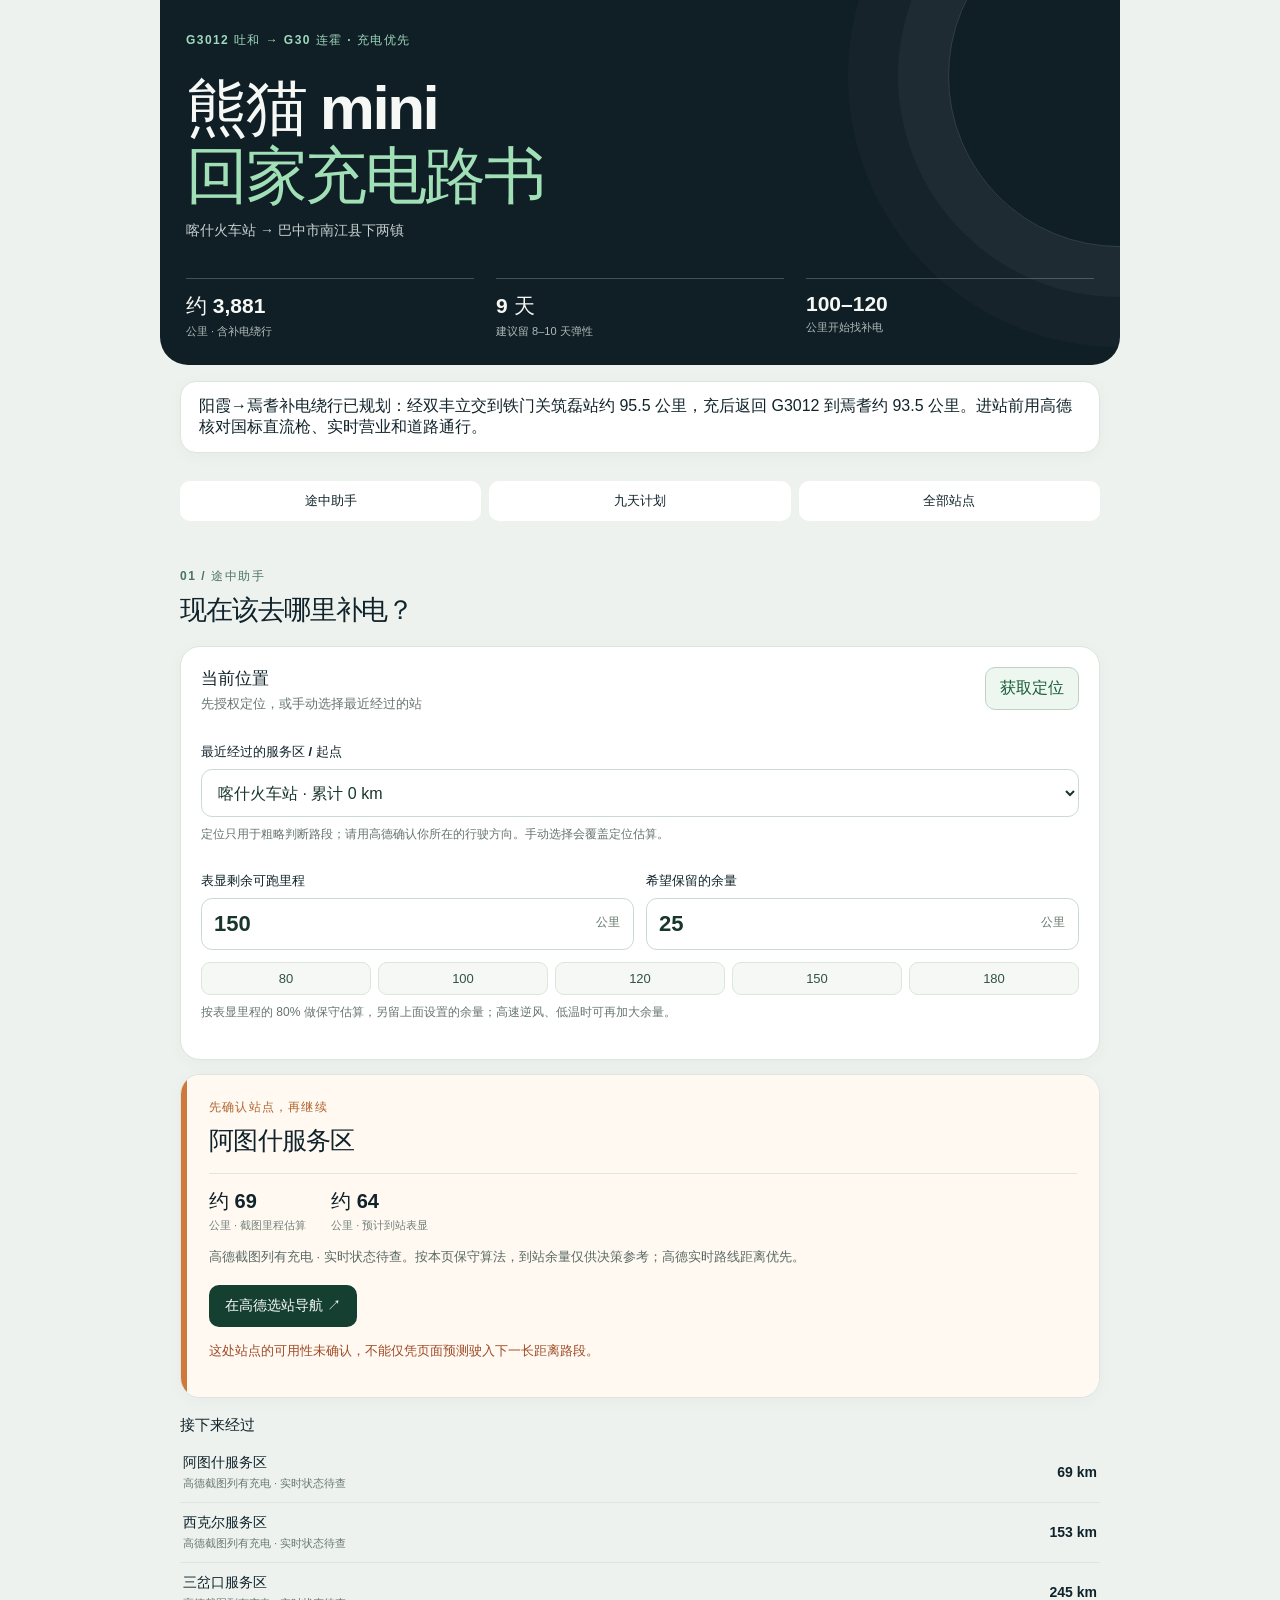
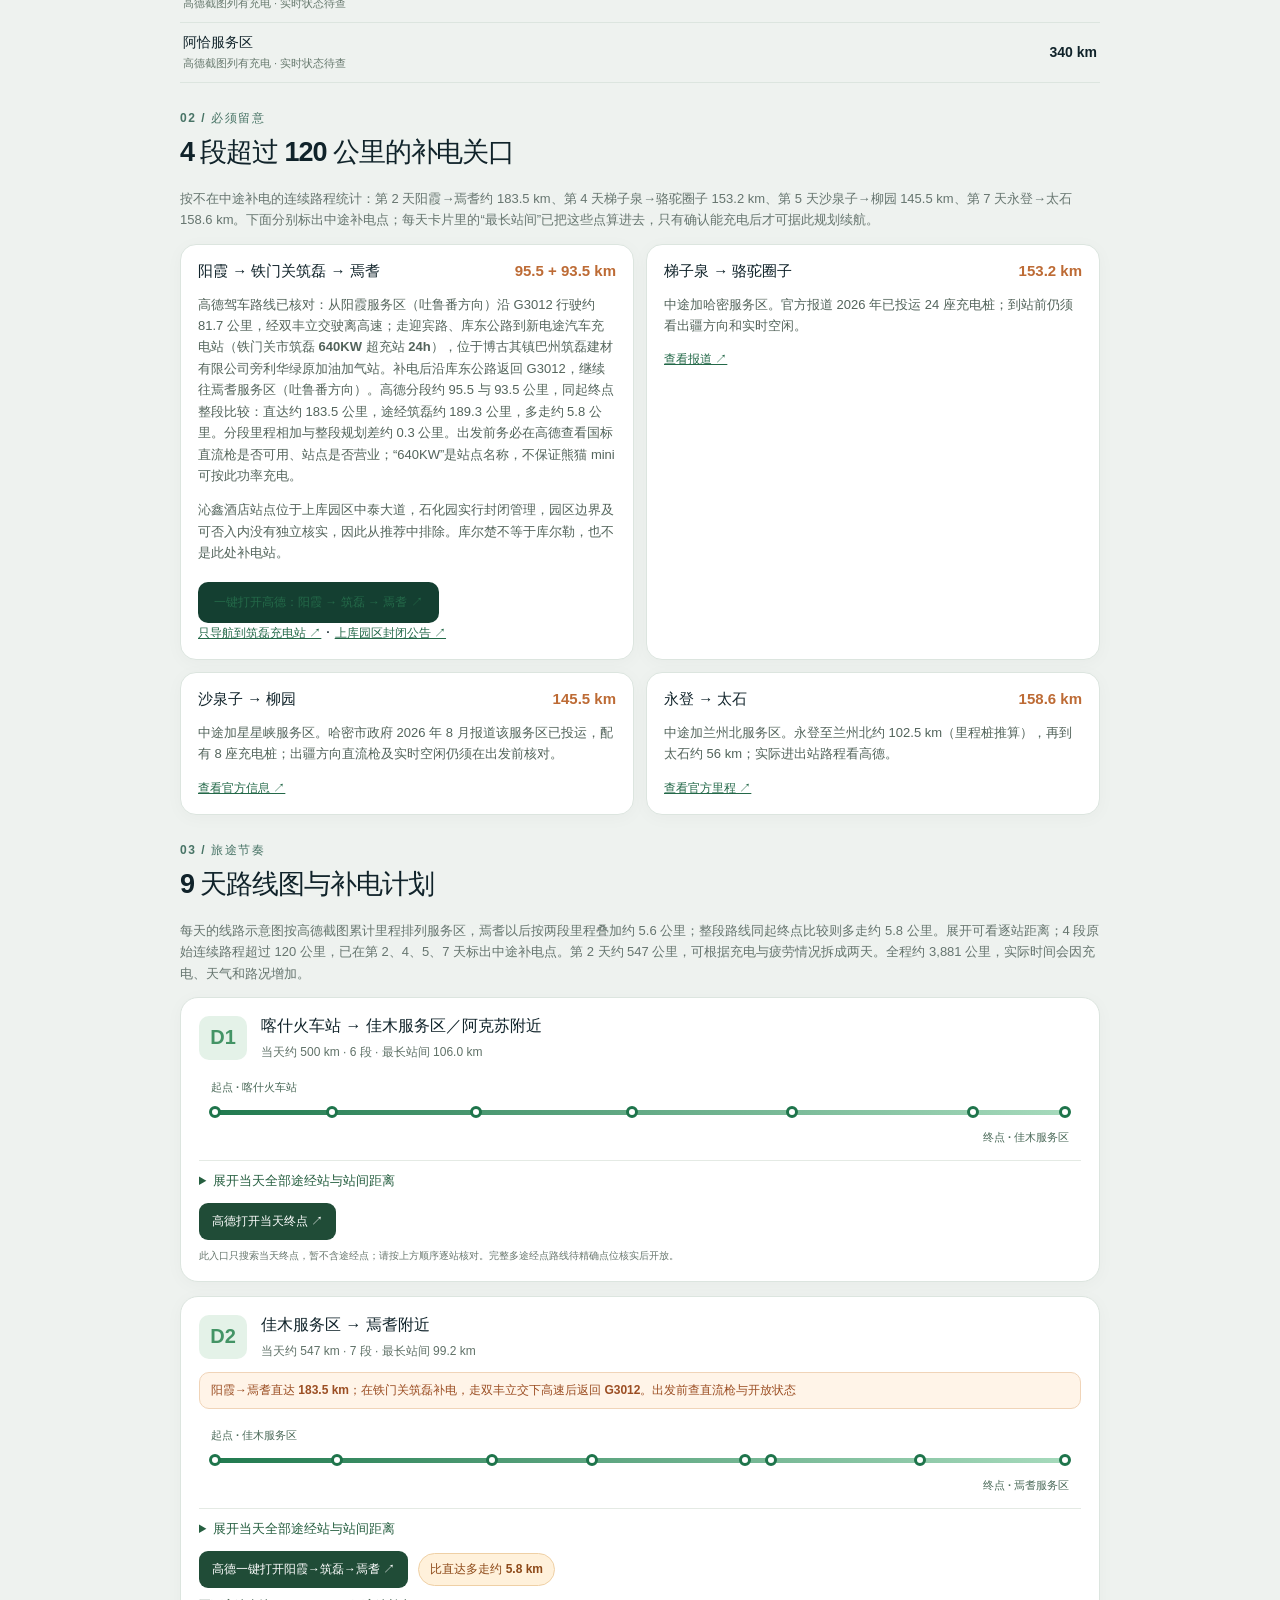
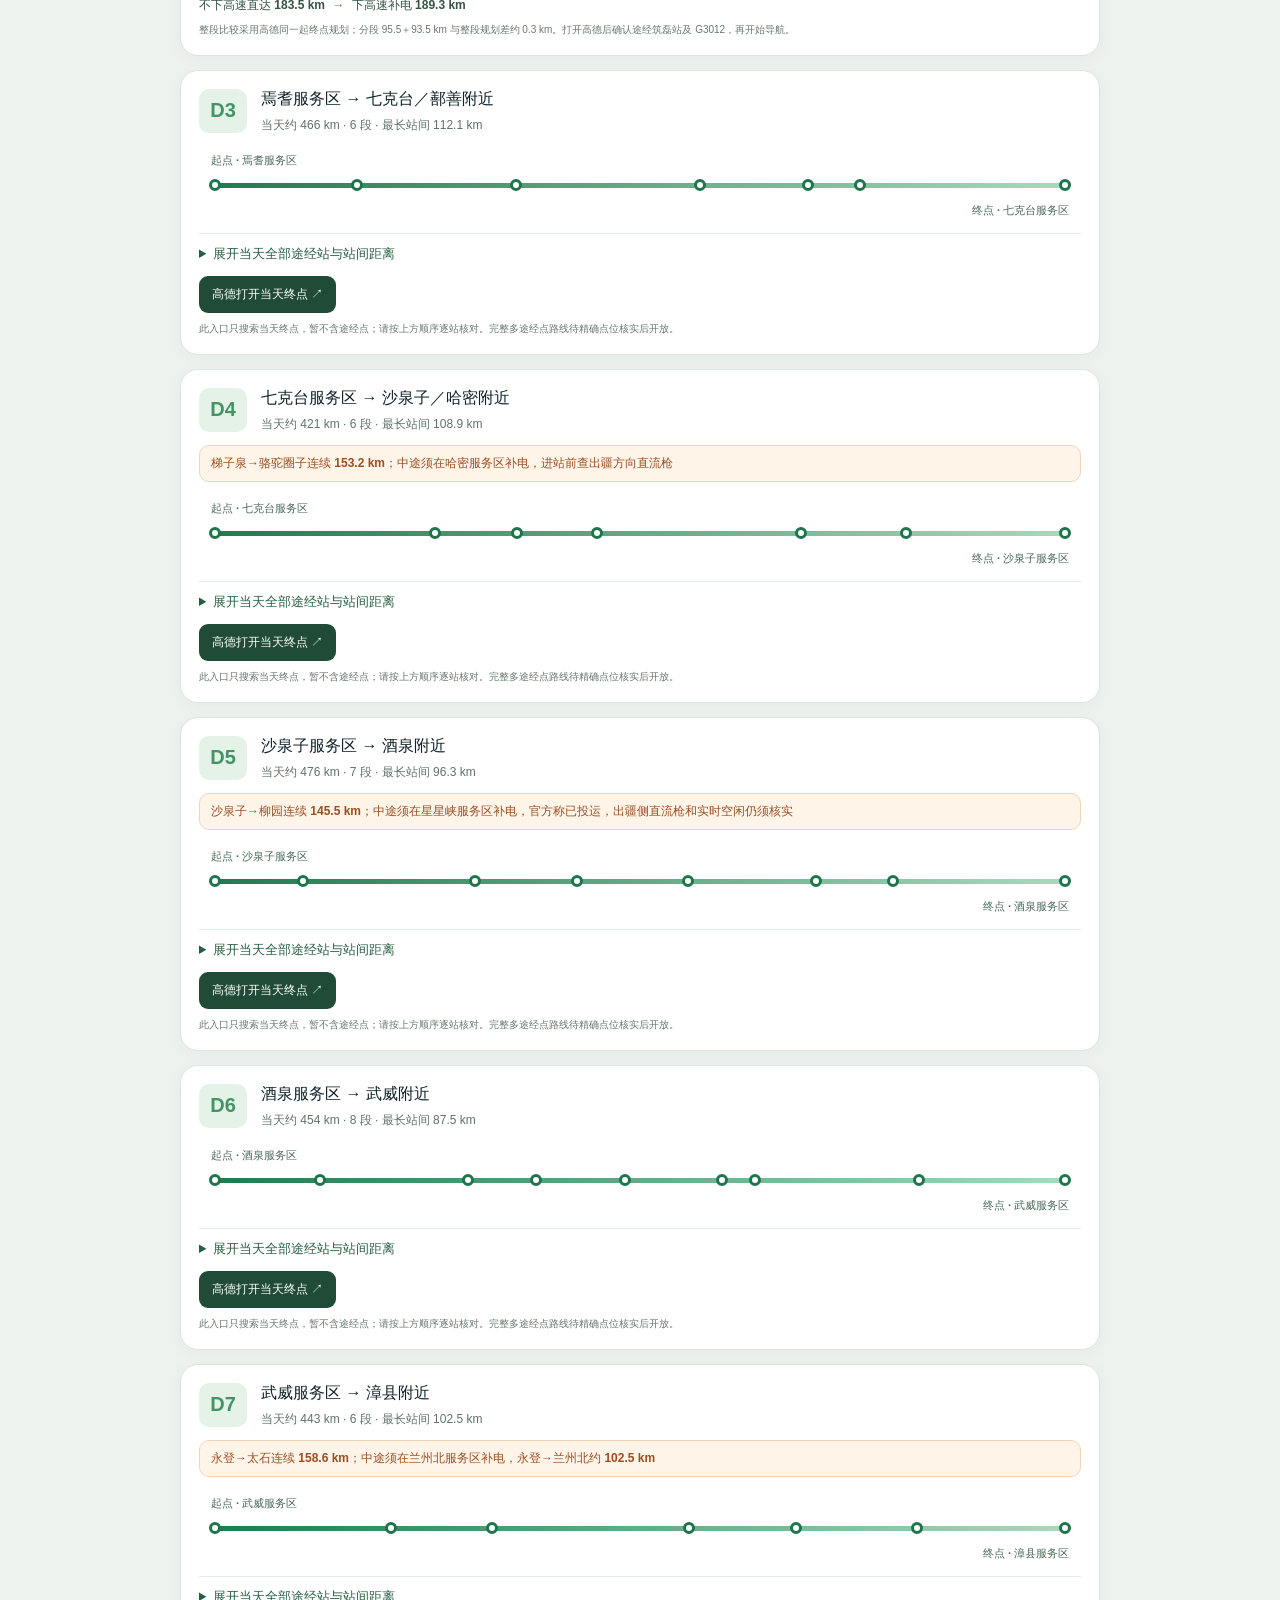
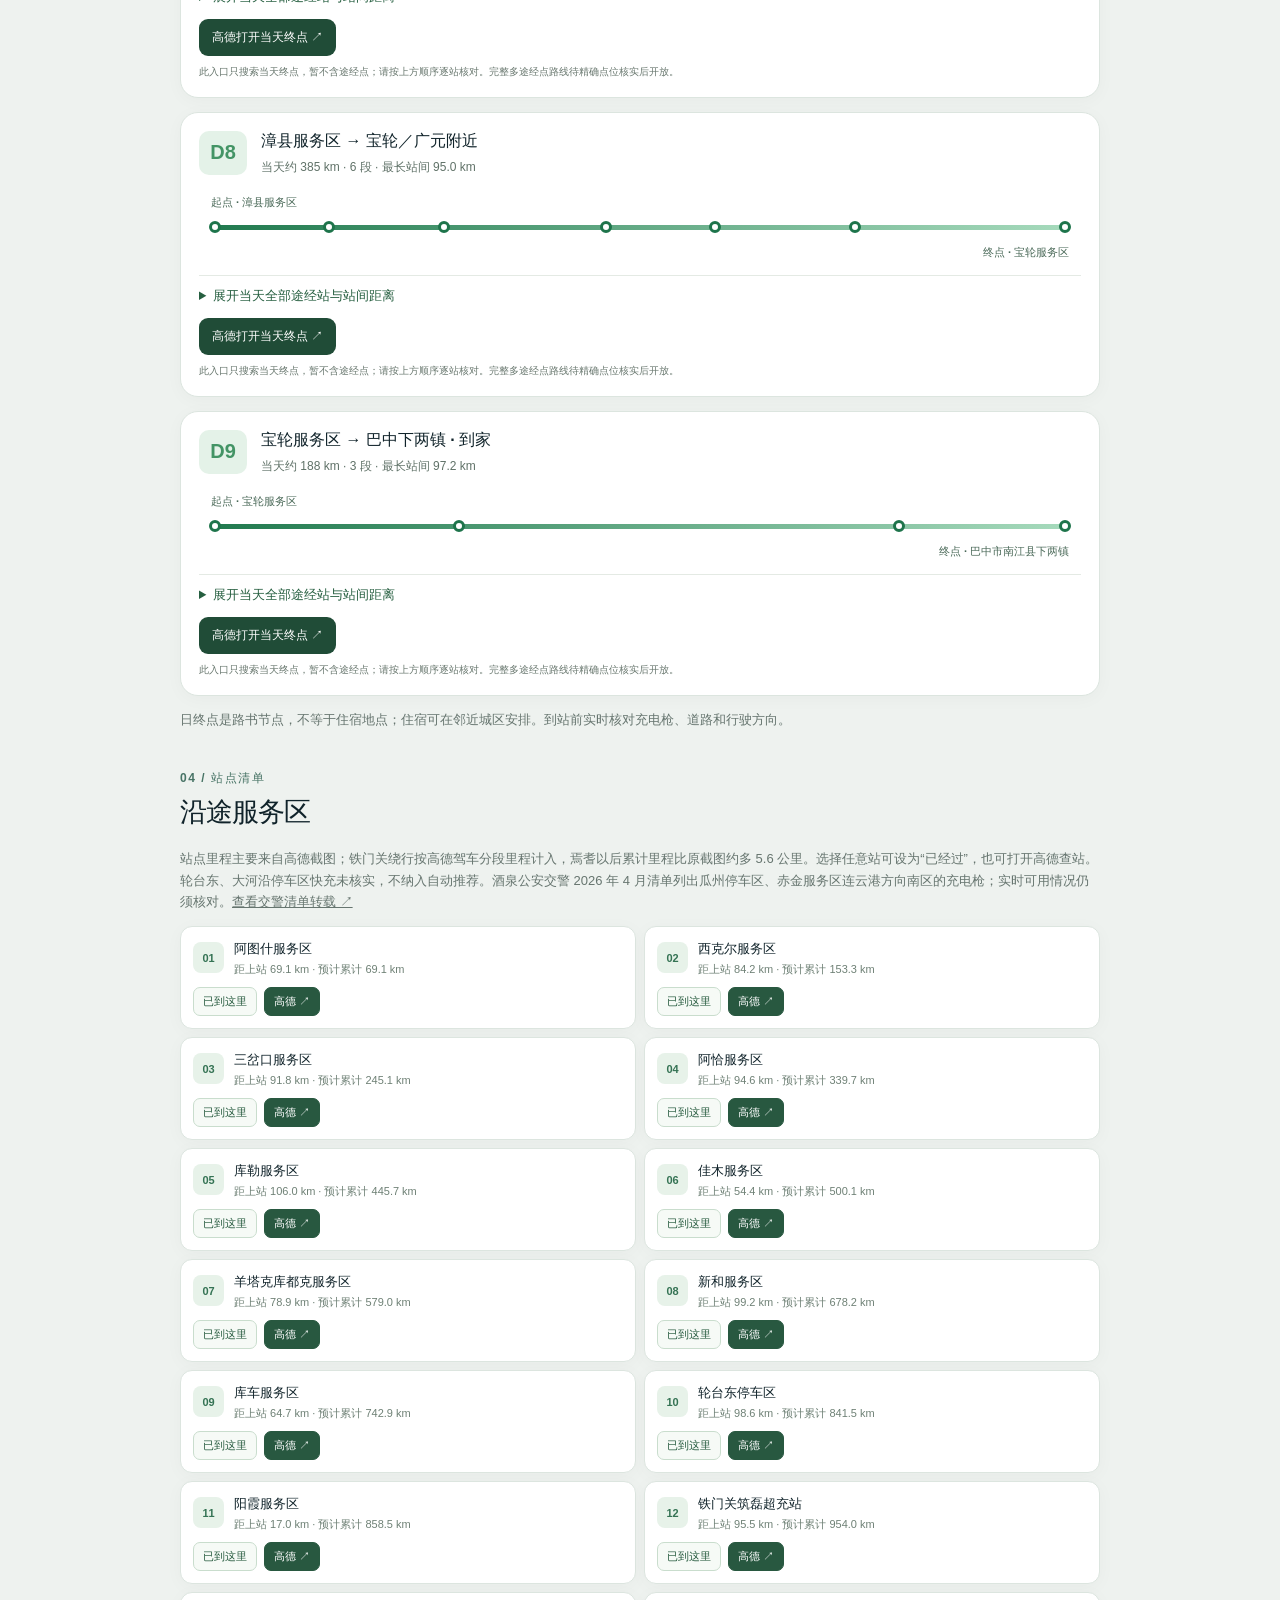
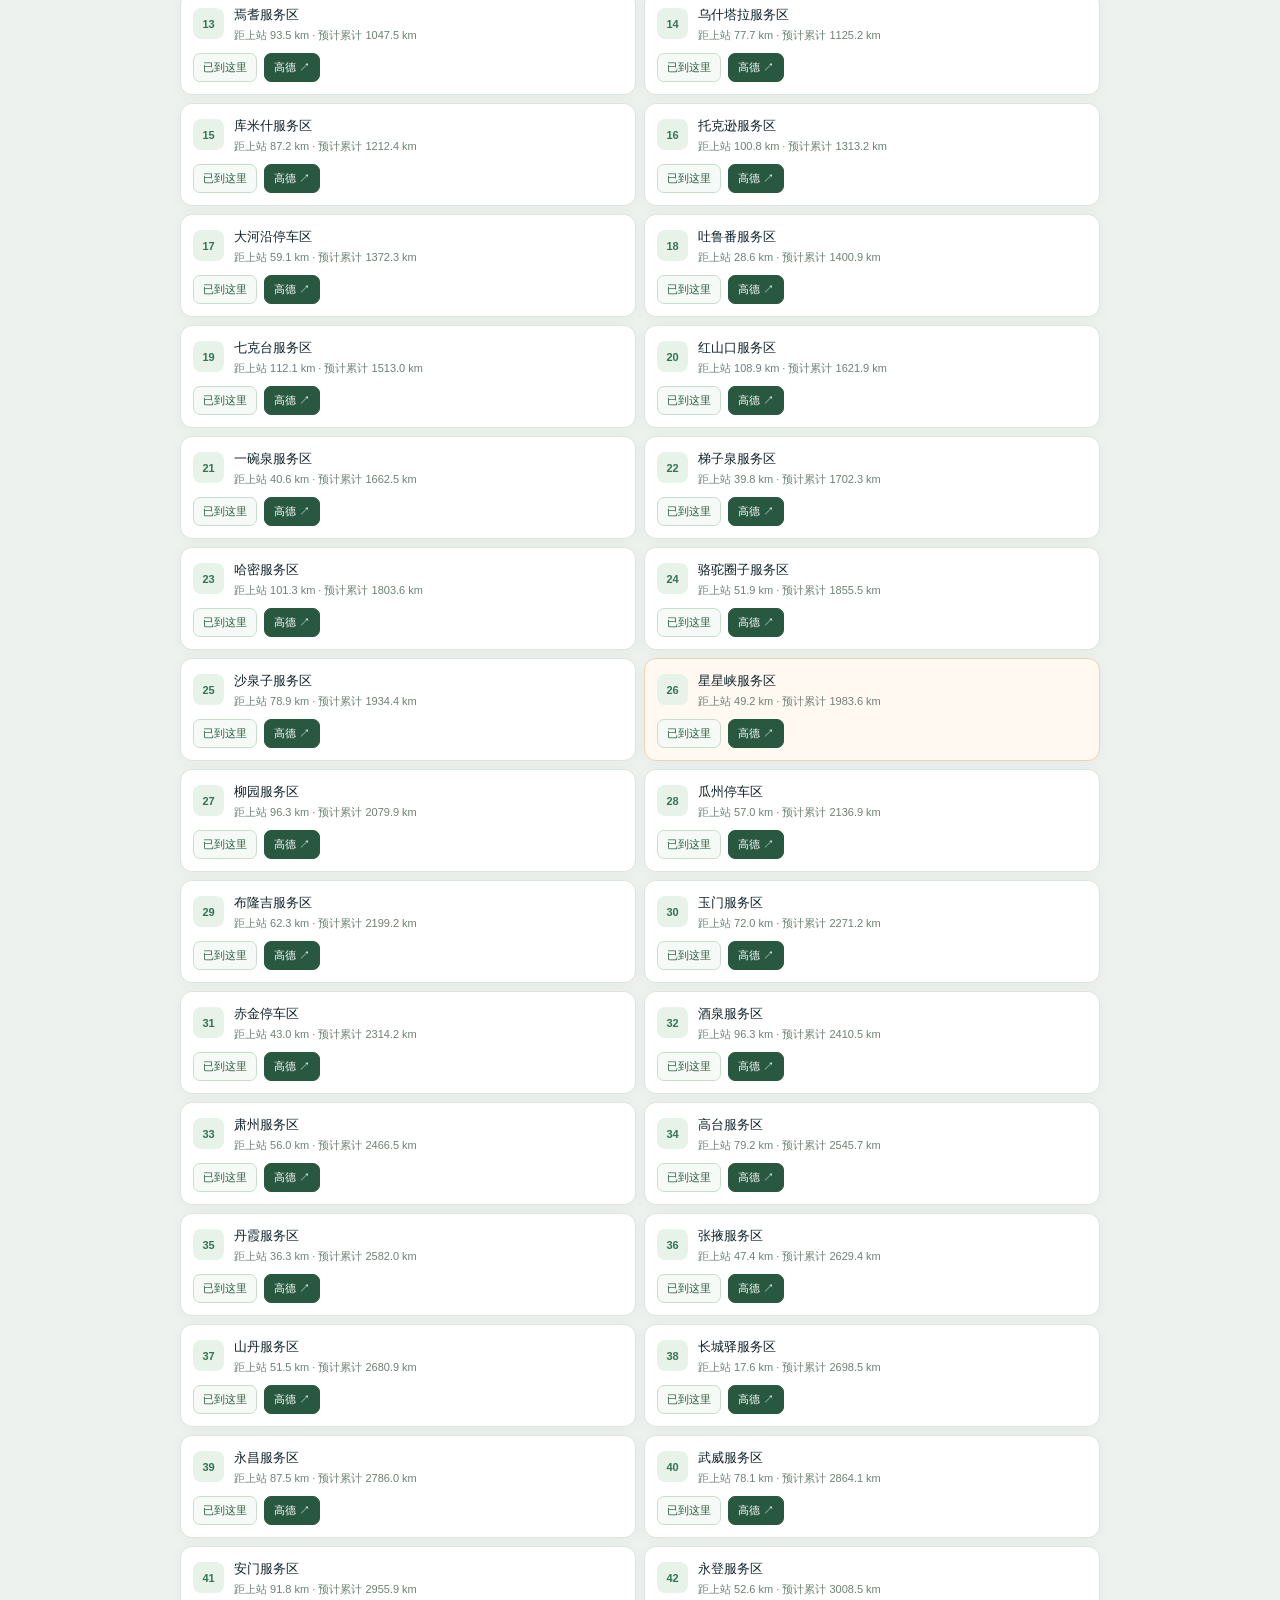
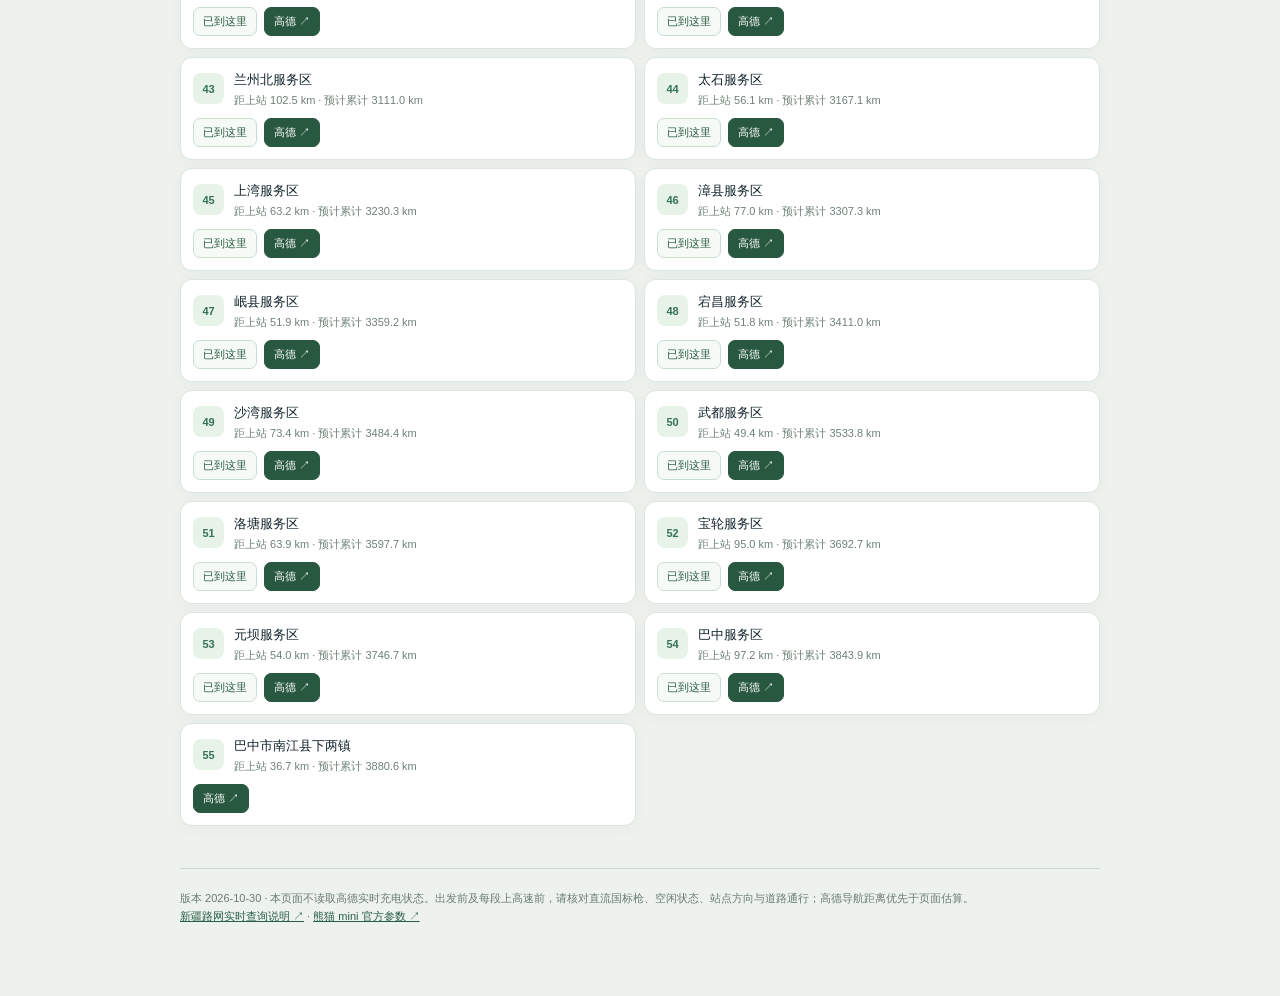
==== index.html @ c9761863 "Clarify eastbound AMap charger search and Xingxingxia note" ====
<!doctype html><html lang="zh-CN"><head><meta charset="utf-8"><meta name="viewport" content="width=device-width,initial-scale=1,viewport-fit=cover"><meta name="theme-color" content="#101c24"><meta name="description" content="喀什火车站到巴中下两镇，熊猫 mini 充电优先路书"><title>熊猫 mini 回家充电路书</title><link rel="stylesheet" href="./style.css?v=10"></head><body>
<main class="wrap">
 <header class="hero"><div class="eyebrow">G3012 吐和 → G30 连霍 · 充电优先</div><h1>熊猫 mini<br><span>回家充电路书</span></h1><p>喀什火车站 → 巴中市南江县下两镇</p><div class="hero-stats"><div><b>约 3,881</b><small>公里 · 含补电绕行</small></div><div><b>9 天</b><small>建议留 8–10 天弹性</small></div><div><b>100–120</b><small>公里开始找补电</small></div></div></header>
 <p class="risk" style="padding:14px 18px;margin:16px 0 0"><strong>阳霞→焉耆补电绕行已规划：</strong>经双丰立交到铁门关筑磊站约 95.5 公里，充后返回 G3012 到焉耆约 93.5 公里。进站前用高德核对国标直流枪、实时营业和道路通行。</p>
 <nav class="tabs" aria-label="页面分区"><a href="#assist">途中助手</a><a href="#plan">九天计划</a><a href="#route">全部站点</a></nav>
 <section id="assist" class="section"><div class="section-title"><span>01 / 途中助手</span><h2>现在该去哪里补电？</h2></div>
  <div class="card"><div class="row"><div><b>当前位置</b><p id="locationText" class="muted">先授权定位，或手动选择最近经过的站</p></div><button id="locateBtn" class="secondary">获取定位</button></div><label for="currentStop">最近经过的服务区 / 起点</label><select id="currentStop"></select><p class="help">定位只用于粗略判断路段；请用高德确认你所在的行驶方向。手动选择会覆盖定位估算。</p>
  <div class="inputs"><div><label for="range">表显剩余可跑里程</label><div class="input-unit"><input id="range" type="number" min="0" max="500" step="1" value="150" inputmode="numeric"><span>公里</span></div></div><div><label for="reserve">希望保留的余量</label><div class="input-unit"><input id="reserve" type="number" min="0" max="80" step="5" value="25" inputmode="numeric"><span>公里</span></div></div></div>
  <div class="range-chips"><button data-range="80">80</button><button data-range="100">100</button><button data-range="120">120</button><button data-range="150">150</button><button data-range="180">180</button></div><p class="help">按表显里程的 80% 做保守估算，另留上面设置的余量；高速逆风、低温时可再加大余量。</p></div>
  <article id="recommendation" class="recommend" aria-live="polite"></article><div id="nextStops" class="next-list"></div>
 </section>
 <section class="section"><div class="section-title"><span>02 / 必须留意</span><h2>4 段超过 120 公里的补电关口</h2></div><p class="intro">按不在中途补电的连续路程统计：第 2 天阳霞→焉耆约 183.5 km、第 4 天梯子泉→骆驼圈子 153.2 km、第 5 天沙泉子→柳园 145.5 km、第 7 天永登→太石 158.6 km。下面分别标出中途补电点；每天卡片里的“最长站间”已把这些点算进去，只有确认能充电后才可据此规划续航。</p><div class="risk-grid">
  <article class="risk"><b>阳霞 → 铁门关筑磊 → 焉耆 <em>95.5 + 93.5 km</em></b><p>高德驾车路线已核对：从阳霞服务区（吐鲁番方向）沿 G3012 行驶约 81.7 公里，经<strong>双丰立交</strong>驶离高速；走迎宾路、库东公路到<strong>新电途汽车充电站（铁门关市筑磊 640KW 超充站 24h）</strong>，位于博古其镇巴州筑磊建材有限公司旁利华绿原加油加气站。补电后沿库东公路返回 G3012，继续往焉耆服务区（吐鲁番方向）。高德分段约 95.5 与 93.5 公里，同起终点整段比较：直达约 183.5 公里，途经筑磊约 189.3 公里，多走约 5.8 公里。分段里程相加与整段规划差约 0.3 公里。出发前务必在高德查看国标直流枪是否可用、站点是否营业；“640KW”是站点名称，不保证熊猫 mini 可按此功率充电。</p><p>沁鑫酒店站点位于上库园区中泰大道，石化园实行封闭管理，园区边界及可否入内没有独立核实，因此从推荐中排除。库尔楚不等于库尔勒，也不是此处补电站。</p><a id="detourRoute" class="action" href="#" target="_blank" rel="noopener">一键打开高德：阳霞 → 筑磊 → 焉耆 ↗</a><br><a id="detourCharger" href="#" target="_blank" rel="noopener">只导航到筑磊充电站 ↗</a> · <a href="https://www.xjkel.gov.cn/xjkrls/c110164/202603/78001e4f631f472bbc2d42831641f511.shtml" target="_blank" rel="noopener">上库园区封闭公告 ↗</a></article>
  <article class="risk"><b>梯子泉 → 骆驼圈子 <em>153.2 km</em></b><p>中途加哈密服务区。官方报道 2026 年已投运 24 座充电桩；到站前仍须看出疆方向和实时空闲。</p><a href="https://app.xinhuanet.com/news/article.html?articleId=20260727d174bbe7e91a4087a6c690c4014076ea" target="_blank" rel="noopener">查看报道 ↗</a></article>
  <article class="risk"><b>沙泉子 → 柳园 <em>145.5 km</em></b><p>中途加星星峡服务区。哈密市政府 2026 年 8 月报道该服务区已投运，配有 8 座充电桩；出疆方向直流枪及实时空闲仍须在出发前核对。</p><a href="https://www.hami.gov.cn/hami/c119977/202607/c7229e81aeb74bb99a2f2dc278dbe3d9.shtml" target="_blank" rel="noopener">查看官方信息 ↗</a></article>
  <article class="risk"><b>永登 → 太石 <em>158.6 km</em></b><p>中途加兰州北服务区。永登至兰州北约 102.5 km（里程桩推算），再到太石约 56 km；实际进出站路程看高德。</p><a href="https://jtys.gansu.gov.cn/jtys/c106393/202110/1880956/files/91c36695680d4c87b001a8243939674c.pdf" target="_blank" rel="noopener">查看官方里程 ↗</a></article>
 </div></section>
 <section id="plan" class="section"><div class="section-title"><span>03 / 旅途节奏</span><h2>9 天路线图与补电计划</h2></div><p class="intro">每天的线路示意图按高德截图累计里程排列服务区，焉耆以后按两段里程叠加约 5.6 公里；整段路线同起终点比较则多走约 5.8 公里。展开可看逐站距离；4 段原始连续路程超过 120 公里，已在第 2、4、5、7 天标出中途补电点。第 2 天约 547 公里，可根据充电与疲劳情况拆成两天。全程约 3,881 公里，实际时间会因充电、天气和路况增加。</p><div id="days" class="days"></div><p class="footnote">日终点是路书节点，不等于住宿地点；住宿可在邻近城区安排。到站前实时核对充电枪、道路和行驶方向。</p></section>
 <section id="route" class="section"><div class="section-title"><span>04 / 站点清单</span><h2>沿途服务区</h2></div><p class="intro">站点里程主要来自高德截图；铁门关绕行按高德驾车分段里程计入，焉耆以后累计里程比原截图约多 5.6 公里。选择任意站可设为“已经过”，也可打开高德查站。轮台东、大河沿停车区快充未核实，不纳入自动推荐。酒泉公安交警 2026 年 4 月清单列出瓜州停车区、赤金服务区连云港方向南区的充电枪；实时可用情况仍须核对。<a href="https://www.toutiao.com/article/7633337547795464739/" target="_blank" rel="noopener">查看交警清单转载 ↗</a></p><div id="allStops" class="all-stops"></div></section>
 <footer>版本 2026-10-30 · 本页面不读取高德实时充电状态。出发前及每段上高速前，请核对直流国标枪、空闲状态、站点方向与道路通行；高德导航距离优先于页面估算。<br><a href="https://jtyst.xinjiang.gov.cn/xjjtysj/zwgg/202609/57644a3cda6c4cdaa9fd29081bff42d4.shtml" target="_blank" rel="noopener">新疆路网实时查询说明 ↗</a> · <a href="https://www.geely.com/-/media/project/web-portal/parallel-car/xiongmaomini/geely-xiongmao-mini-specification-table.pdf" target="_blank" rel="noopener">熊猫 mini 官方参数 ↗</a></footer>
</main><script type="module" src="./app.js?v=12"></script></body></html>
---- style.css ----
:root{font-family:-apple-system,BlinkMacSystemFont,"PingFang SC","Microsoft YaHei",sans-serif;color:#10232a;background:#eef2ef;font-synthesis:none}*{box-sizing:border-box}html{scroll-behavior:smooth}body{margin:0}button,input,select{font:inherit}button{cursor:pointer}a{color:inherit}.wrap{max-width:960px;margin:auto;padding:0 20px 70px}.hero{background:#101e25;color:#f5f8f4;border-radius:0 0 28px 28px;margin:0 -20px;padding:32px 26px 26px;min-height:300px;position:relative;overflow:hidden}.hero:after{content:"";position:absolute;width:340px;height:340px;border:1px solid #ffffff25;border-radius:50%;right:-170px;top:-95px;box-shadow:0 0 0 50px #ffffff09,0 0 0 100px #ffffff06}.eyebrow{font-size:12px;letter-spacing:.12em;color:#9ed8bd;font-weight:700}.hero h1{font-size:clamp(35px,7vw,62px);line-height:1.1;letter-spacing:-.04em;margin:25px 0 12px}.hero h1 span{color:#a1e0b7}.hero p{color:#c8d1d0;margin:0;font-size:14px}.hero-stats{display:flex;gap:22px;margin-top:38px;position:relative;z-index:1}.hero-stats div{flex:1;border-top:1px solid #ffffff38;padding-top:13px}.hero-stats b{display:block;font-size:21px}.hero-stats small{display:block;color:#aebcba;font-size:11px;margin-top:4px}.tabs{display:flex;gap:8px;margin:18px 0 10px;position:sticky;top:0;background:#eef2efec;backdrop-filter:blur(12px);padding:10px 0;z-index:3}.tabs a{flex:1;text-decoration:none;text-align:center;border-radius:10px;background:#fff;padding:11px 5px;font-size:13px;font-weight:700}.tabs a:hover{background:#d7e9d9}.section{padding-top:25px;scroll-margin-top:70px}.section-title span{color:#487466;font-weight:800;font-size:12px;letter-spacing:.13em}.section-title h2{font-size:27px;letter-spacing:-.04em;margin:7px 0 18px}.card,.recommend,.risk,.day,.station{background:#fff;border:1px solid #dce5df;box-shadow:0 3px 18px #14281b08}.card{border-radius:20px;padding:20px}.row{display:flex;justify-content:space-between;gap:16px;align-items:flex-start}.row b{font-size:17px}.row p{margin:5px 0 20px;font-size:13px}.muted,.help,.intro,.footnote{color:#66756f}.secondary{border:1px solid #bfd3c3;border-radius:10px;background:#eef7ef;padding:10px 14px;color:#145a36;font-weight:750;white-space:nowrap}.card label{display:block;font-size:13px;font-weight:750;margin:10px 0 8px}select,input{width:100%;border:1px solid #ccd9d1;border-radius:11px;background:#fff;padding:12px;color:#18362a}select{height:48px}.help{font-size:12px;line-height:1.6;margin:8px 0 17px}.inputs{display:grid;grid-template-columns:1fr 1fr;gap:12px}.input-unit{position:relative}.input-unit input{font-size:22px;font-weight:800;padding-right:46px}.input-unit span{position:absolute;right:14px;top:16px;font-size:12px;color:#64756a}.range-chips{display:flex;gap:7px;margin-top:12px}.range-chips button{flex:1;background:#f5f8f4;border:1px solid #dce6dc;border-radius:9px;padding:8px 0;color:#315345;font-size:13px}.recommend{border-radius:20px;overflow:hidden;margin-top:14px}.result-good,.result-alert{padding:22px}.result-good{border-left:6px solid #269562}.result-alert{border-left:6px solid #cf783b;background:#fff9f2}.result-kicker{font-size:12px;font-weight:800;color:#418460;letter-spacing:.1em}.result-alert .result-kicker{color:#b0632c}.recommend h3{font-size:25px;letter-spacing:-.03em;margin:8px 0 16px}.recommend p{color:#596a62;font-size:13px;line-height:1.65}.result-metrics{display:flex;gap:25px;border-top:1px solid #dfe8df;padding-top:14px}.result-metrics strong{font-size:20px;display:block}.result-metrics small{font-size:11px;color:#718078}.action{display:inline-block;text-decoration:none;background:#143f31;color:white;padding:12px 16px;border-radius:10px;font-weight:750;font-size:14px;margin-top:5px}.warning{color:#9f4a24!important;font-weight:700}.next-list{margin-top:18px}.next-list h3{font-size:15px;margin:0 0 8px}.next-item{display:flex;align-items:center;justify-content:space-between;gap:12px;border-bottom:1px solid #dce5df;padding:11px 3px}.next-item b{display:block;font-size:14px}.next-item small{display:block;font-size:11px;color:#687a6f;margin-top:4px}.next-item strong{font-size:14px;white-space:nowrap}.risk-grid{display:grid;grid-template-columns:1fr 1fr;gap:12px}.risk{border-radius:16px;padding:17px}.risk b{display:flex;justify-content:space-between;gap:8px;font-size:15px}.risk em{font-style:normal;color:#bd6b35;white-space:nowrap}.risk p{font-size:13px;line-height:1.65;color:#53645b}.risk a{font-size:12px;font-weight:750;color:#246949}.intro,.footnote{font-size:13px;line-height:1.65}.days{display:grid;grid-template-columns:1fr 1fr;gap:9px}.day{border-radius:13px;padding:14px;display:flex;gap:14px}.day-num{font-weight:900;font-size:23px;color:#439465;min-width:45px}.day b{font-size:14px}.day small{display:block;color:#607268;margin-top:6px;font-size:12px}.day em{display:block;color:#ab602e;font-size:11px;font-style:normal;font-weight:700;margin-top:6px}.all-stops{display:grid;grid-template-columns:1fr 1fr;gap:8px}.station{border-radius:12px;padding:12px}.station-critical{background:#fff9f2;border-color:#edd1b5}.station-main{display:flex;gap:10px;align-items:center}.station-index{display:grid;place-items:center;background:#e7f2e9;color:#357354;border-radius:8px;width:31px;height:31px;font-size:11px;font-weight:900}.station b{font-size:13px}.station small{display:block;color:#6e8075;font-size:11px;margin-top:4px}.station-actions{display:flex;gap:7px;margin-top:10px}.station-actions button,.station-actions a{border:1px solid #c9ddcd;background:#f6faf6;color:#275b3f;border-radius:7px;padding:6px 9px;text-decoration:none;font-size:11px;font-weight:750}.station-actions a{background:#285840;color:white;border-color:#285840}footer{border-top:1px solid #ccdbce;margin-top:42px;padding-top:20px;color:#687c70;font-size:11px;line-height:1.7}footer a{color:#285f44}@media(max-width:650px){.wrap{padding:0 14px 55px}.hero{margin:0 -14px;padding:26px 20px 23px;min-height:280px}.hero-stats{gap:8px}.hero-stats b{font-size:16px}.hero-stats small{font-size:10px}.risk-grid,.days,.all-stops{grid-template-columns:1fr}.section-title h2{font-size:25px}.card{padding:16px}.result-metrics{gap:14px}.result-metrics strong{font-size:17px}}

/* Nine-day route diagrams */
.days{display:grid;grid-template-columns:1fr;gap:14px}.day{display:block;padding:18px;border-radius:18px}.day-heading{display:flex;align-items:flex-start;gap:14px}.day-heading>div:last-child{min-width:0}.day-heading b{font-size:16px}.day-heading small{line-height:1.5}.day-num{display:inline-grid;place-items:center;background:#e4f2e8;border-radius:10px;min-width:48px;height:44px;font-size:20px}.day-alert{color:#9b4e23;background:#fff4e8;border:1px solid #f0d4b8;border-radius:10px;padding:9px 11px;font-size:12px;font-weight:700}.day-map{margin:19px 0 15px;padding:0 12px}.map-start,.map-end{display:block;font-size:11px;font-weight:750;color:#4a6958}.map-end{text-align:right}.map-line{height:5px;border-radius:5px;background:linear-gradient(90deg,#217a4f,#a6dabc);position:relative;margin:15px 4px}.map-dot{position:absolute;top:50%;width:12px;height:12px;border:3px solid #1e744b;background:#fff;border-radius:50%;transform:translate(-50%,-50%)}.day-details{border-top:1px solid #e4eae4;padding-top:11px}.day-details summary{cursor:pointer;color:#265f40;font-size:13px;font-weight:800}.day-legs{margin-top:9px}.day-leg{display:grid;grid-template-columns:80px minmax(0,1fr) auto;gap:8px;align-items:center;padding:9px 0;border-bottom:1px solid #eef1ed}.day-leg b{font-size:12px}.day-leg small{font-size:10px;margin:3px 0 0}.leg-distance{font-size:12px;font-weight:800;color:#30724e}.day-leg-check .leg-distance{color:#a07328}.day-leg-danger{background:#fff7ed}.day-leg-danger .leg-distance{color:#ab542a}.day-leg a{font-size:10px;font-weight:750;color:#246b49;text-decoration:none}.day-actions{margin-top:13px}.day-route-btn{display:inline-block;background:#204c37;color:#fff;text-decoration:none;border-radius:9px;padding:10px 13px;font-size:12px;font-weight:800}.day-actions small{display:block;line-height:1.5;color:#68776e;font-size:10px;margin-top:8px}@media(max-width:650px){.day{padding:15px}.day-leg{grid-template-columns:66px minmax(0,1fr) auto;gap:5px}.day-leg a{font-size:9px}}

.day-route-row{display:flex;align-items:center;gap:10px;flex-wrap:wrap}.detour-pill{display:inline-block;background:#fff1db;color:#8d4918;border:1px solid #efd0a5;border-radius:999px;padding:7px 11px;font-size:12px;font-weight:850}.route-comparison{margin-top:9px;font-size:12px;font-weight:750;color:#355441}.route-comparison span{padding:0 4px;color:#9e6840}@media(max-width:650px){.day-route-row{align-items:flex-start}.detour-pill{font-size:11px}.route-comparison{font-size:11px;line-height:1.6}}
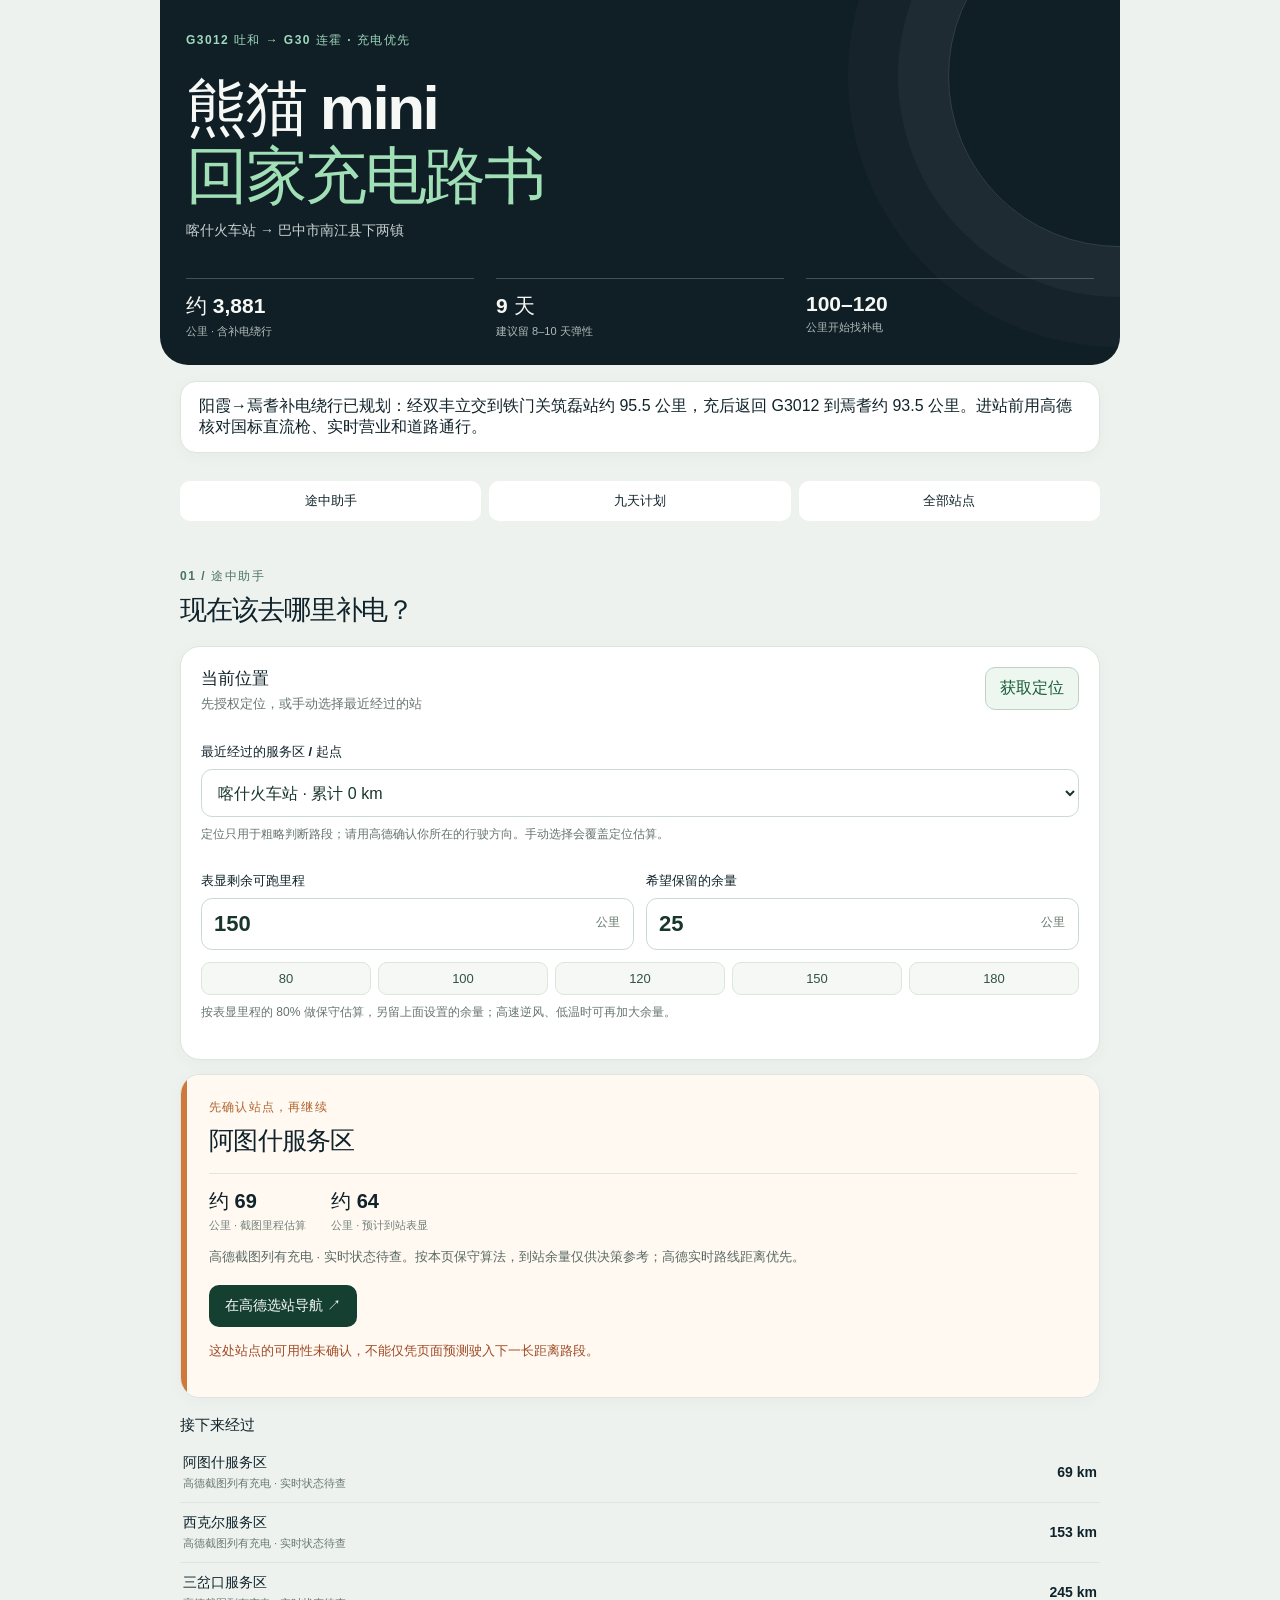
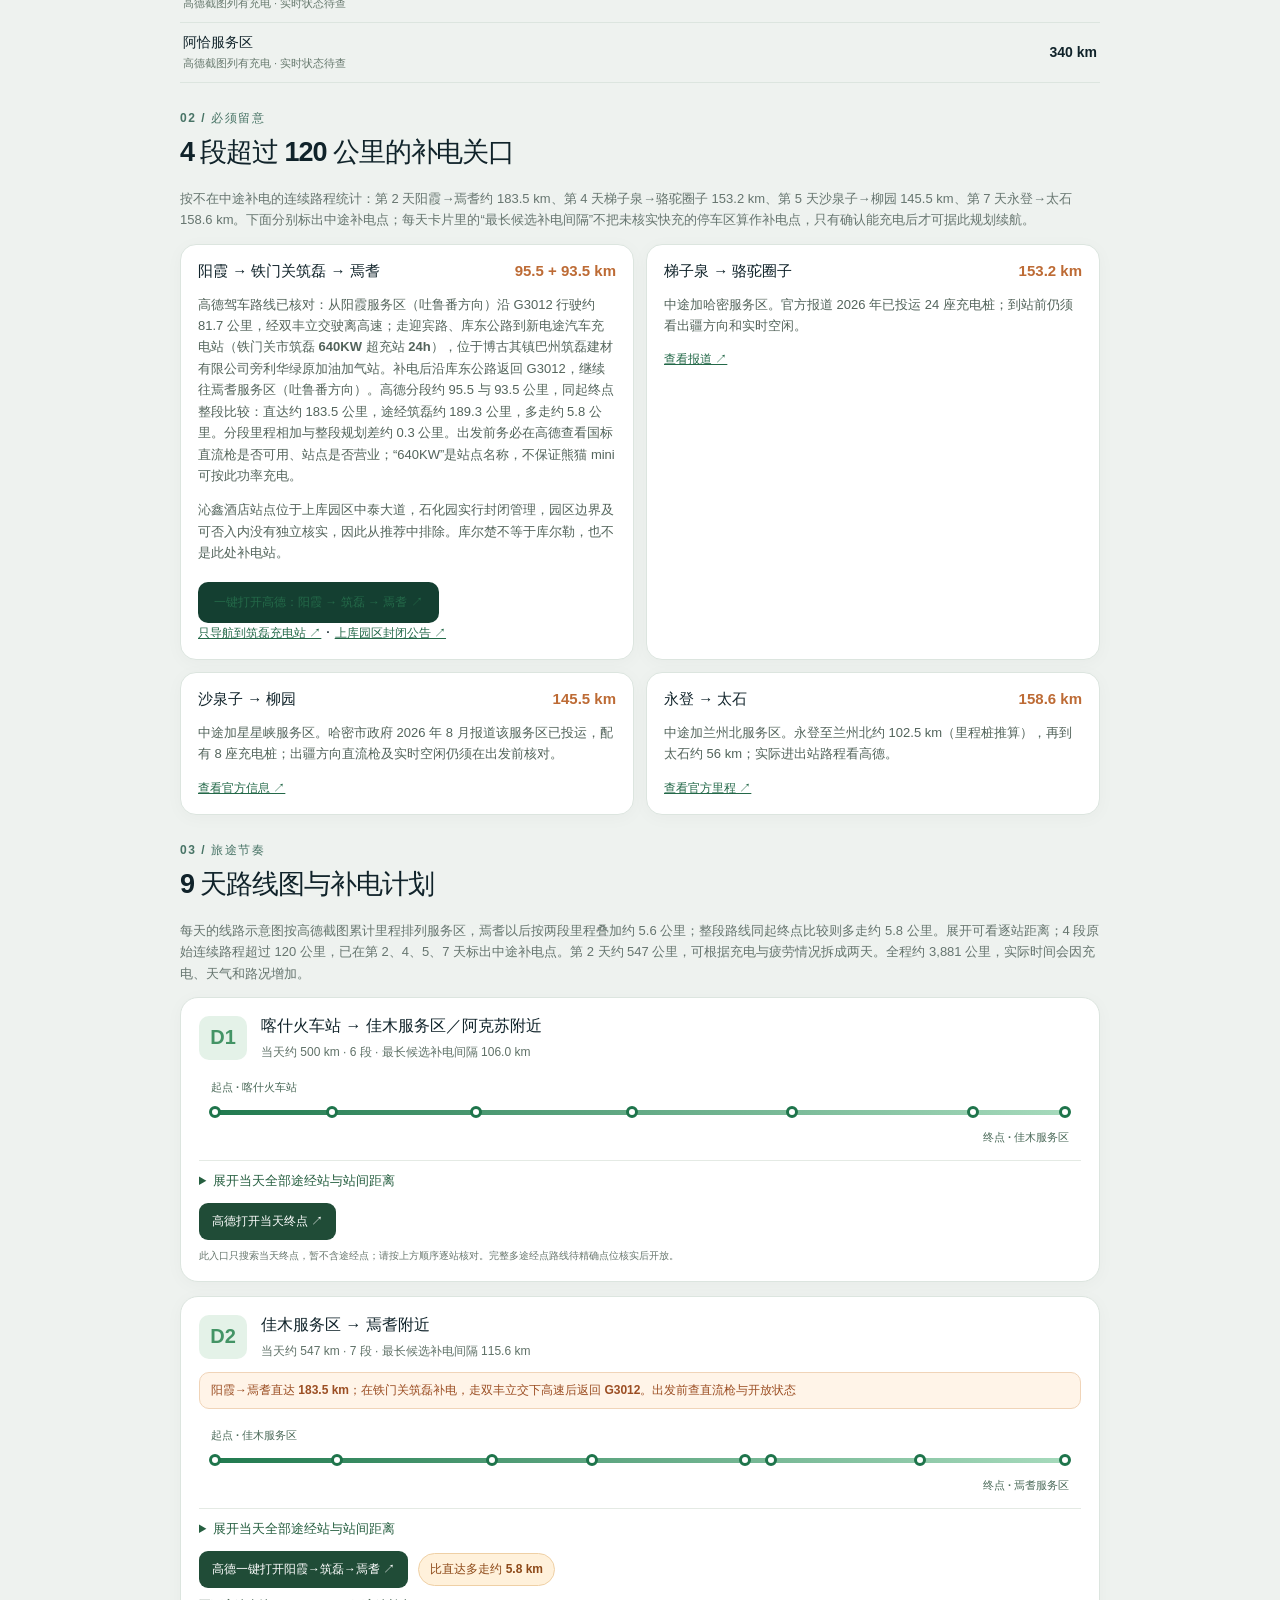
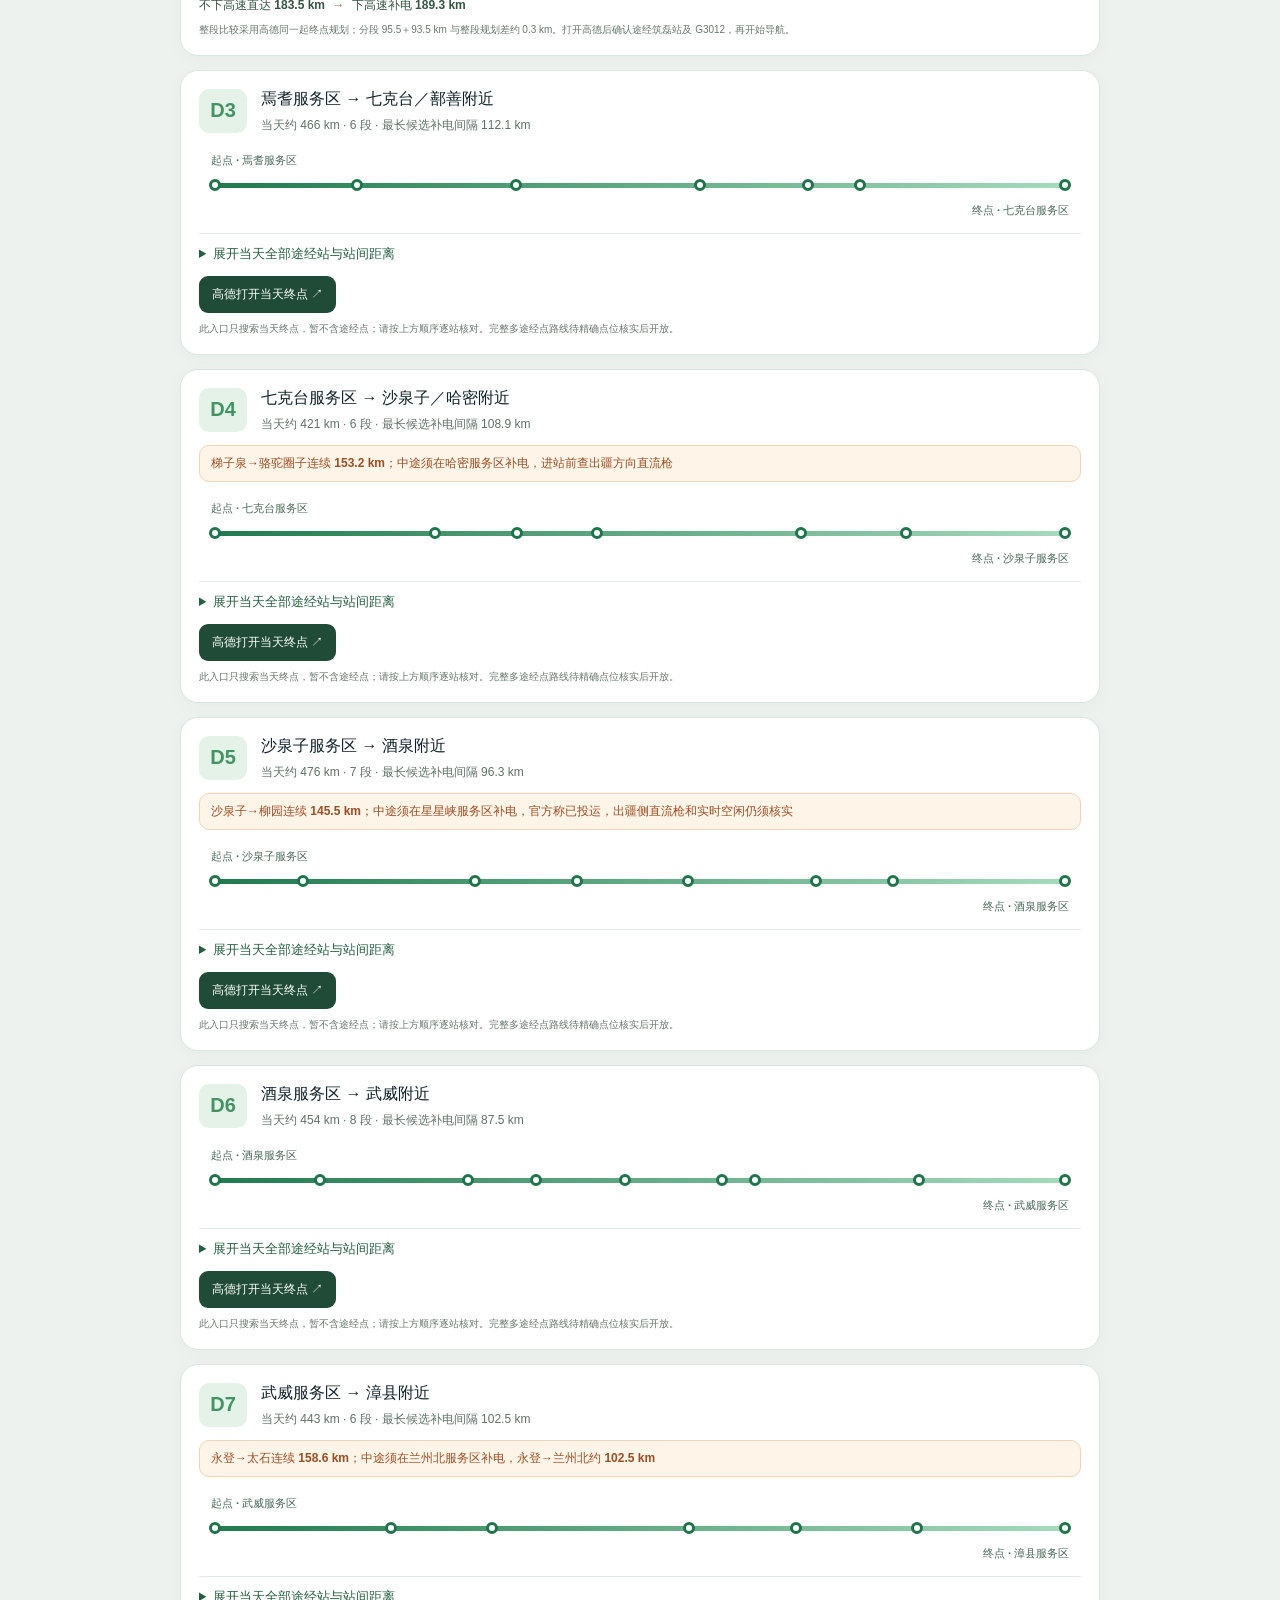
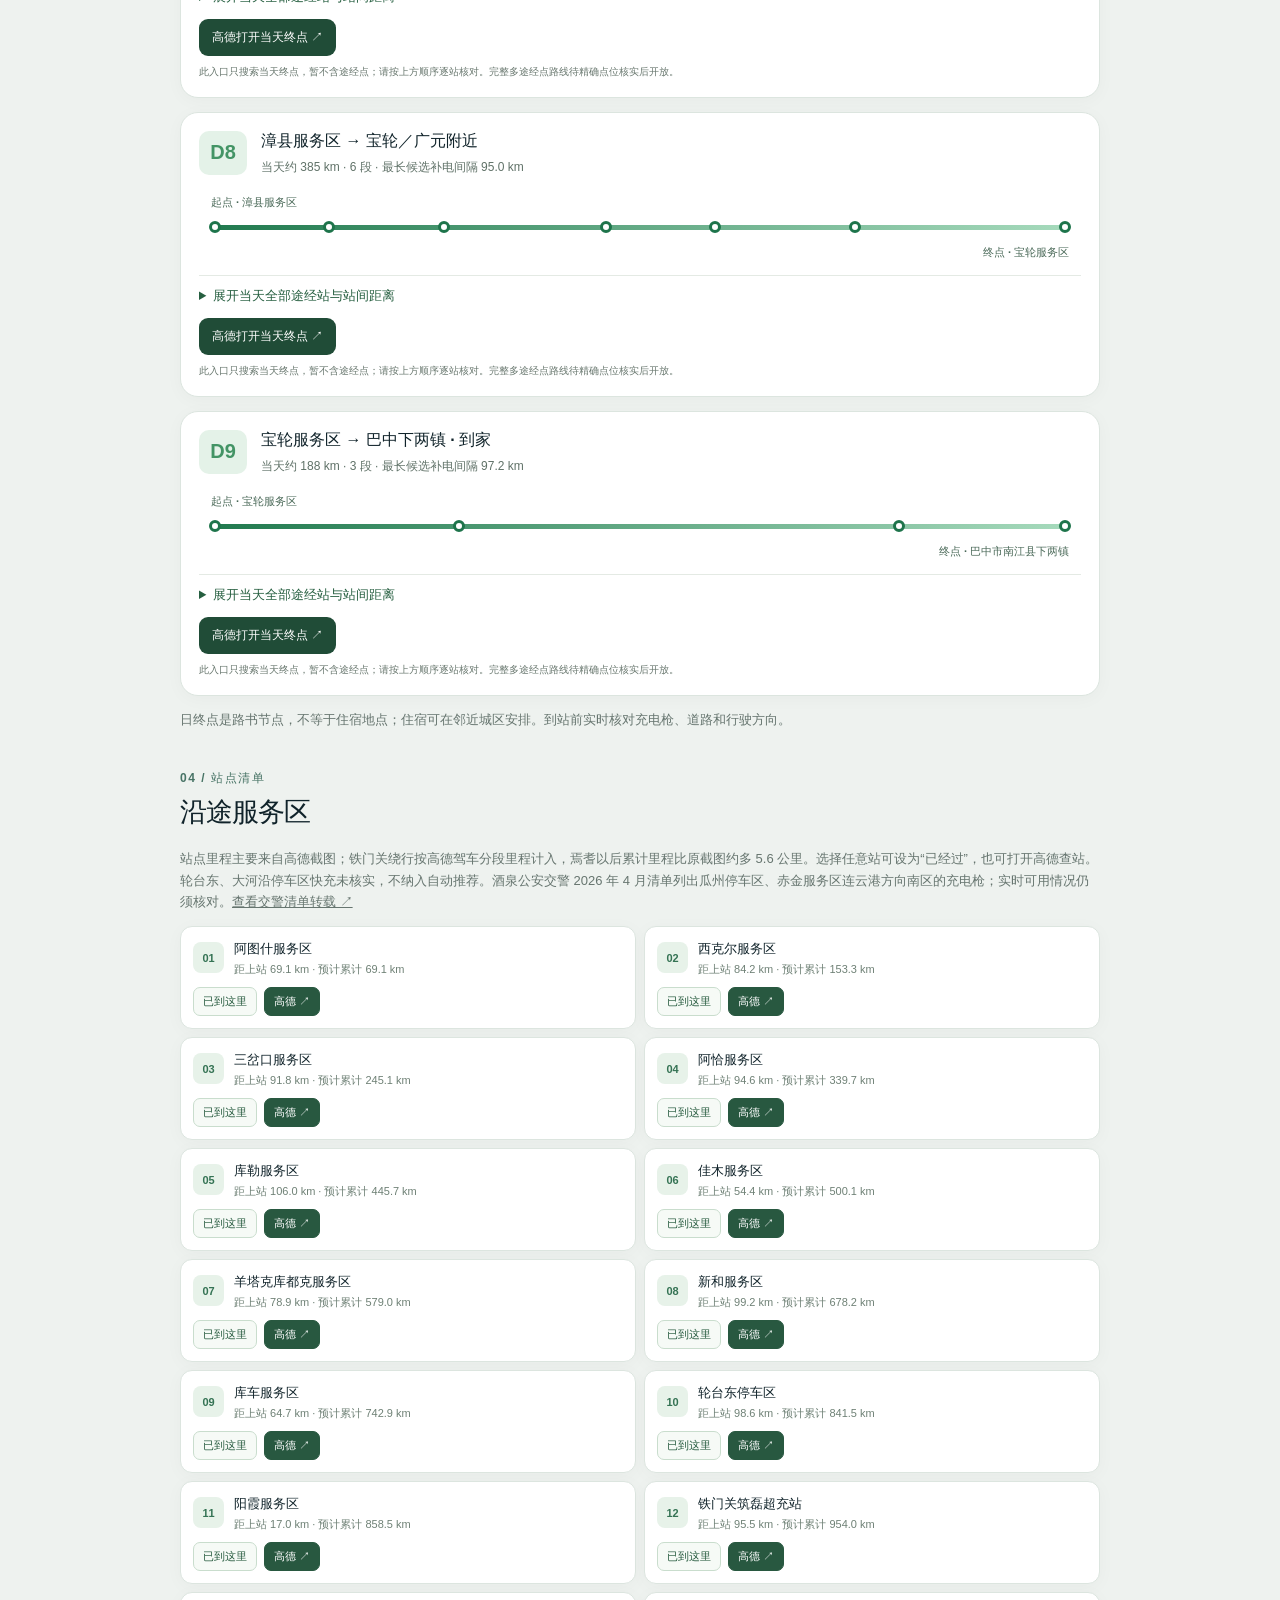
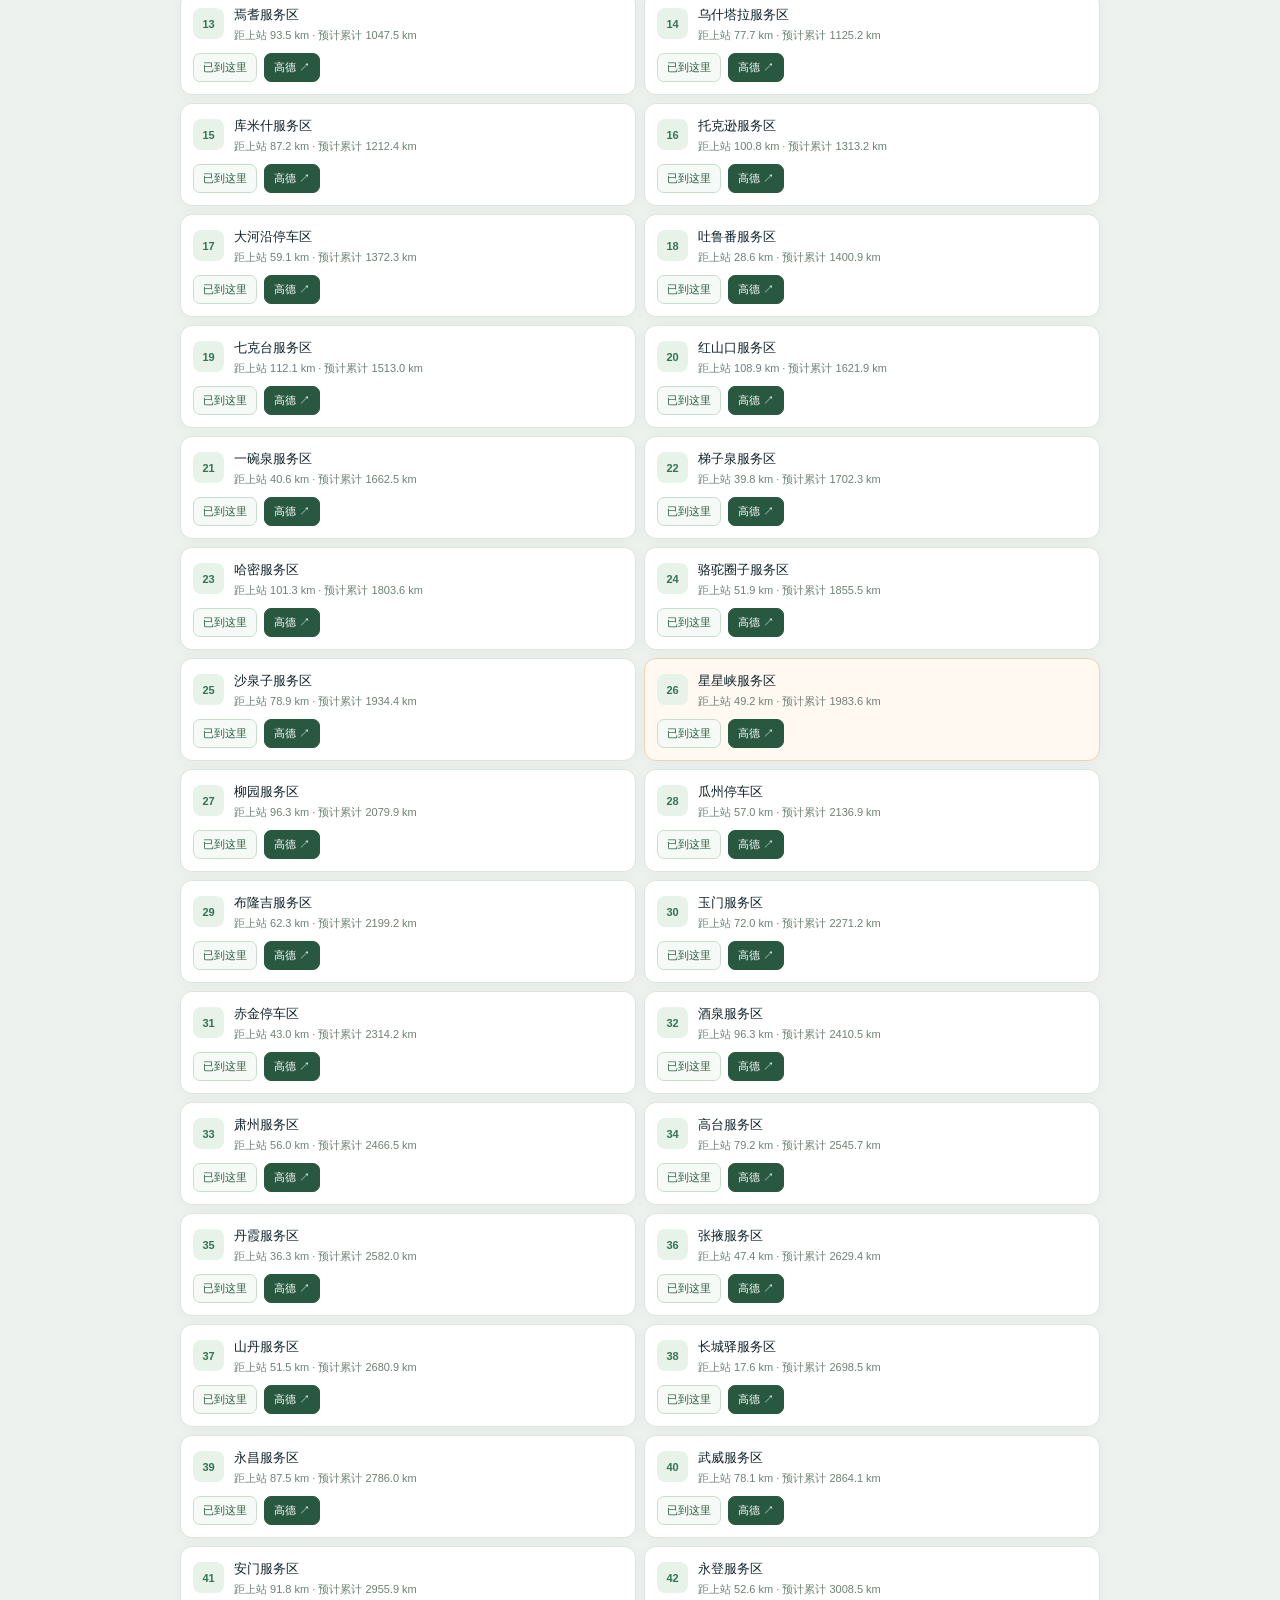
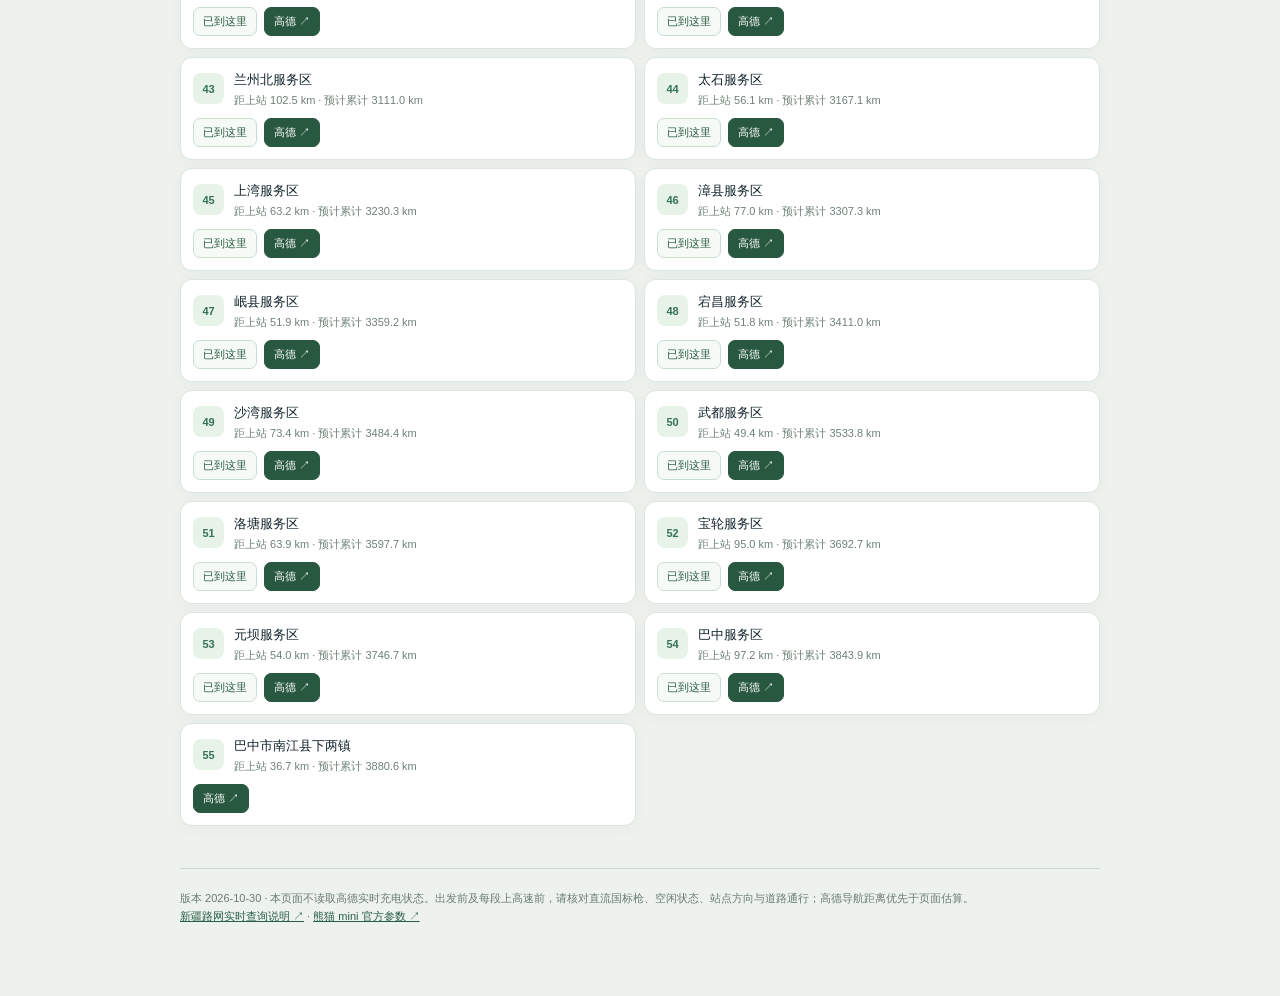
==== commit 5b15bb6a: "Compute daily charging gaps without unverified parking areas" ====
--- a/index.html
+++ b/index.html
@@ -9,7 +9,7 @@
   <div class="range-chips"><button data-range="80">80</button><button data-range="100">100</button><button data-range="120">120</button><button data-range="150">150</button><button data-range="180">180</button></div><p class="help">按表显里程的 80% 做保守估算，另留上面设置的余量；高速逆风、低温时可再加大余量。</p></div>
   <article id="recommendation" class="recommend" aria-live="polite"></article><div id="nextStops" class="next-list"></div>
  </section>
- <section class="section"><div class="section-title"><span>02 / 必须留意</span><h2>4 段超过 120 公里的补电关口</h2></div><p class="intro">按不在中途补电的连续路程统计：第 2 天阳霞→焉耆约 183.5 km、第 4 天梯子泉→骆驼圈子 153.2 km、第 5 天沙泉子→柳园 145.5 km、第 7 天永登→太石 158.6 km。下面分别标出中途补电点；每天卡片里的“最长站间”已把这些点算进去，只有确认能充电后才可据此规划续航。</p><div class="risk-grid">
+ <section class="section"><div class="section-title"><span>02 / 必须留意</span><h2>4 段超过 120 公里的补电关口</h2></div><p class="intro">按不在中途补电的连续路程统计：第 2 天阳霞→焉耆约 183.5 km、第 4 天梯子泉→骆驼圈子 153.2 km、第 5 天沙泉子→柳园 145.5 km、第 7 天永登→太石 158.6 km。下面分别标出中途补电点；每天卡片里的“最长候选补电间隔”不把未核实快充的停车区算作补电点，只有确认能充电后才可据此规划续航。</p><div class="risk-grid">
   <article class="risk"><b>阳霞 → 铁门关筑磊 → 焉耆 <em>95.5 + 93.5 km</em></b><p>高德驾车路线已核对：从阳霞服务区（吐鲁番方向）沿 G3012 行驶约 81.7 公里，经<strong>双丰立交</strong>驶离高速；走迎宾路、库东公路到<strong>新电途汽车充电站（铁门关市筑磊 640KW 超充站 24h）</strong>，位于博古其镇巴州筑磊建材有限公司旁利华绿原加油加气站。补电后沿库东公路返回 G3012，继续往焉耆服务区（吐鲁番方向）。高德分段约 95.5 与 93.5 公里，同起终点整段比较：直达约 183.5 公里，途经筑磊约 189.3 公里，多走约 5.8 公里。分段里程相加与整段规划差约 0.3 公里。出发前务必在高德查看国标直流枪是否可用、站点是否营业；“640KW”是站点名称，不保证熊猫 mini 可按此功率充电。</p><p>沁鑫酒店站点位于上库园区中泰大道，石化园实行封闭管理，园区边界及可否入内没有独立核实，因此从推荐中排除。库尔楚不等于库尔勒，也不是此处补电站。</p><a id="detourRoute" class="action" href="#" target="_blank" rel="noopener">一键打开高德：阳霞 → 筑磊 → 焉耆 ↗</a><br><a id="detourCharger" href="#" target="_blank" rel="noopener">只导航到筑磊充电站 ↗</a> · <a href="https://www.xjkel.gov.cn/xjkrls/c110164/202603/78001e4f631f472bbc2d42831641f511.shtml" target="_blank" rel="noopener">上库园区封闭公告 ↗</a></article>
   <article class="risk"><b>梯子泉 → 骆驼圈子 <em>153.2 km</em></b><p>中途加哈密服务区。官方报道 2026 年已投运 24 座充电桩；到站前仍须看出疆方向和实时空闲。</p><a href="https://app.xinhuanet.com/news/article.html?articleId=20260727d174bbe7e91a4087a6c690c4014076ea" target="_blank" rel="noopener">查看报道 ↗</a></article>
   <article class="risk"><b>沙泉子 → 柳园 <em>145.5 km</em></b><p>中途加星星峡服务区。哈密市政府 2026 年 8 月报道该服务区已投运，配有 8 座充电桩；出疆方向直流枪及实时空闲仍须在出发前核对。</p><a href="https://www.hami.gov.cn/hami/c119977/202607/c7229e81aeb74bb99a2f2dc278dbe3d9.shtml" target="_blank" rel="noopener">查看官方信息 ↗</a></article>
@@ -18,4 +18,4 @@
  <section id="plan" class="section"><div class="section-title"><span>03 / 旅途节奏</span><h2>9 天路线图与补电计划</h2></div><p class="intro">每天的线路示意图按高德截图累计里程排列服务区，焉耆以后按两段里程叠加约 5.6 公里；整段路线同起终点比较则多走约 5.8 公里。展开可看逐站距离；4 段原始连续路程超过 120 公里，已在第 2、4、5、7 天标出中途补电点。第 2 天约 547 公里，可根据充电与疲劳情况拆成两天。全程约 3,881 公里，实际时间会因充电、天气和路况增加。</p><div id="days" class="days"></div><p class="footnote">日终点是路书节点，不等于住宿地点；住宿可在邻近城区安排。到站前实时核对充电枪、道路和行驶方向。</p></section>
  <section id="route" class="section"><div class="section-title"><span>04 / 站点清单</span><h2>沿途服务区</h2></div><p class="intro">站点里程主要来自高德截图；铁门关绕行按高德驾车分段里程计入，焉耆以后累计里程比原截图约多 5.6 公里。选择任意站可设为“已经过”，也可打开高德查站。轮台东、大河沿停车区快充未核实，不纳入自动推荐。酒泉公安交警 2026 年 4 月清单列出瓜州停车区、赤金服务区连云港方向南区的充电枪；实时可用情况仍须核对。<a href="https://www.toutiao.com/article/7633337547795464739/" target="_blank" rel="noopener">查看交警清单转载 ↗</a></p><div id="allStops" class="all-stops"></div></section>
  <footer>版本 2026-10-30 · 本页面不读取高德实时充电状态。出发前及每段上高速前，请核对直流国标枪、空闲状态、站点方向与道路通行；高德导航距离优先于页面估算。<br><a href="https://jtyst.xinjiang.gov.cn/xjjtysj/zwgg/202609/57644a3cda6c4cdaa9fd29081bff42d4.shtml" target="_blank" rel="noopener">新疆路网实时查询说明 ↗</a> · <a href="https://www.geely.com/-/media/project/web-portal/parallel-car/xiongmaomini/geely-xiongmao-mini-specification-table.pdf" target="_blank" rel="noopener">熊猫 mini 官方参数 ↗</a></footer>
-</main><script type="module" src="./app.js?v=12"></script></body></html>
+</main><script type="module" src="./app.js?v=13"></script></body></html>
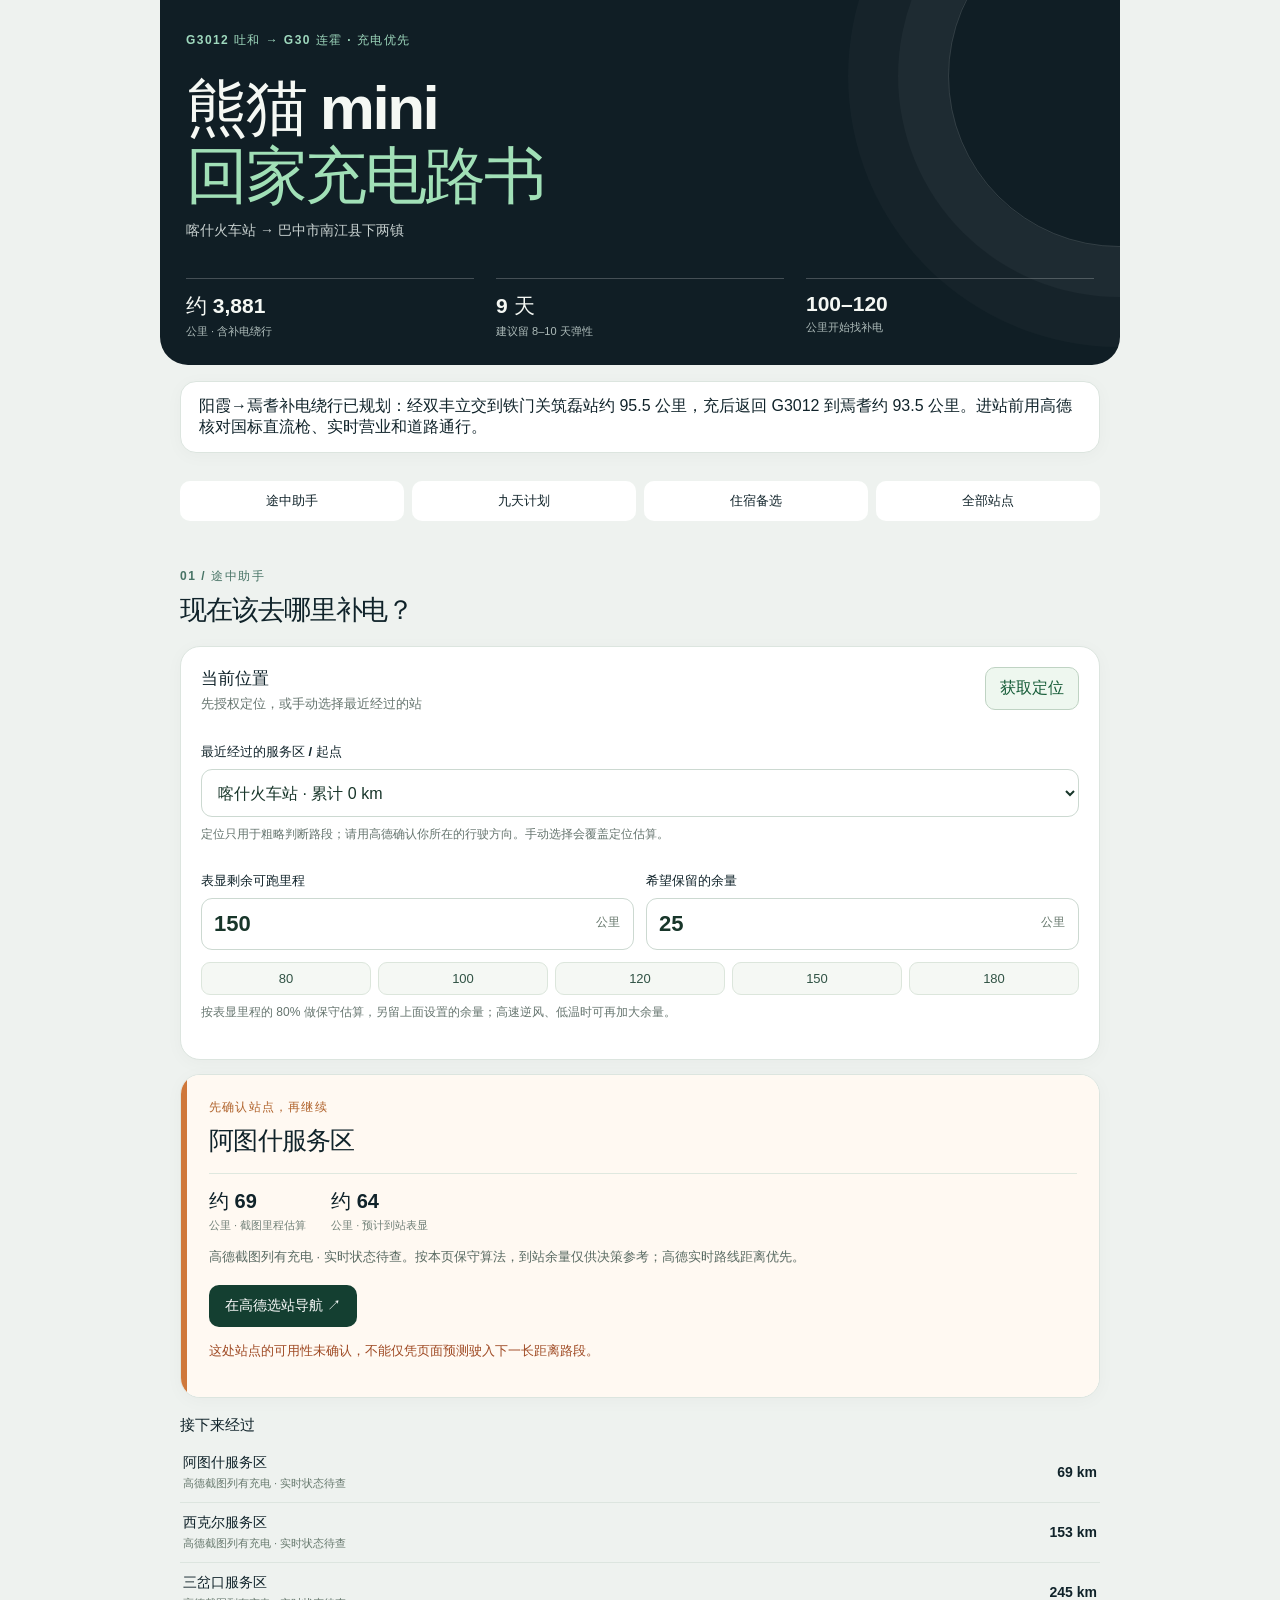
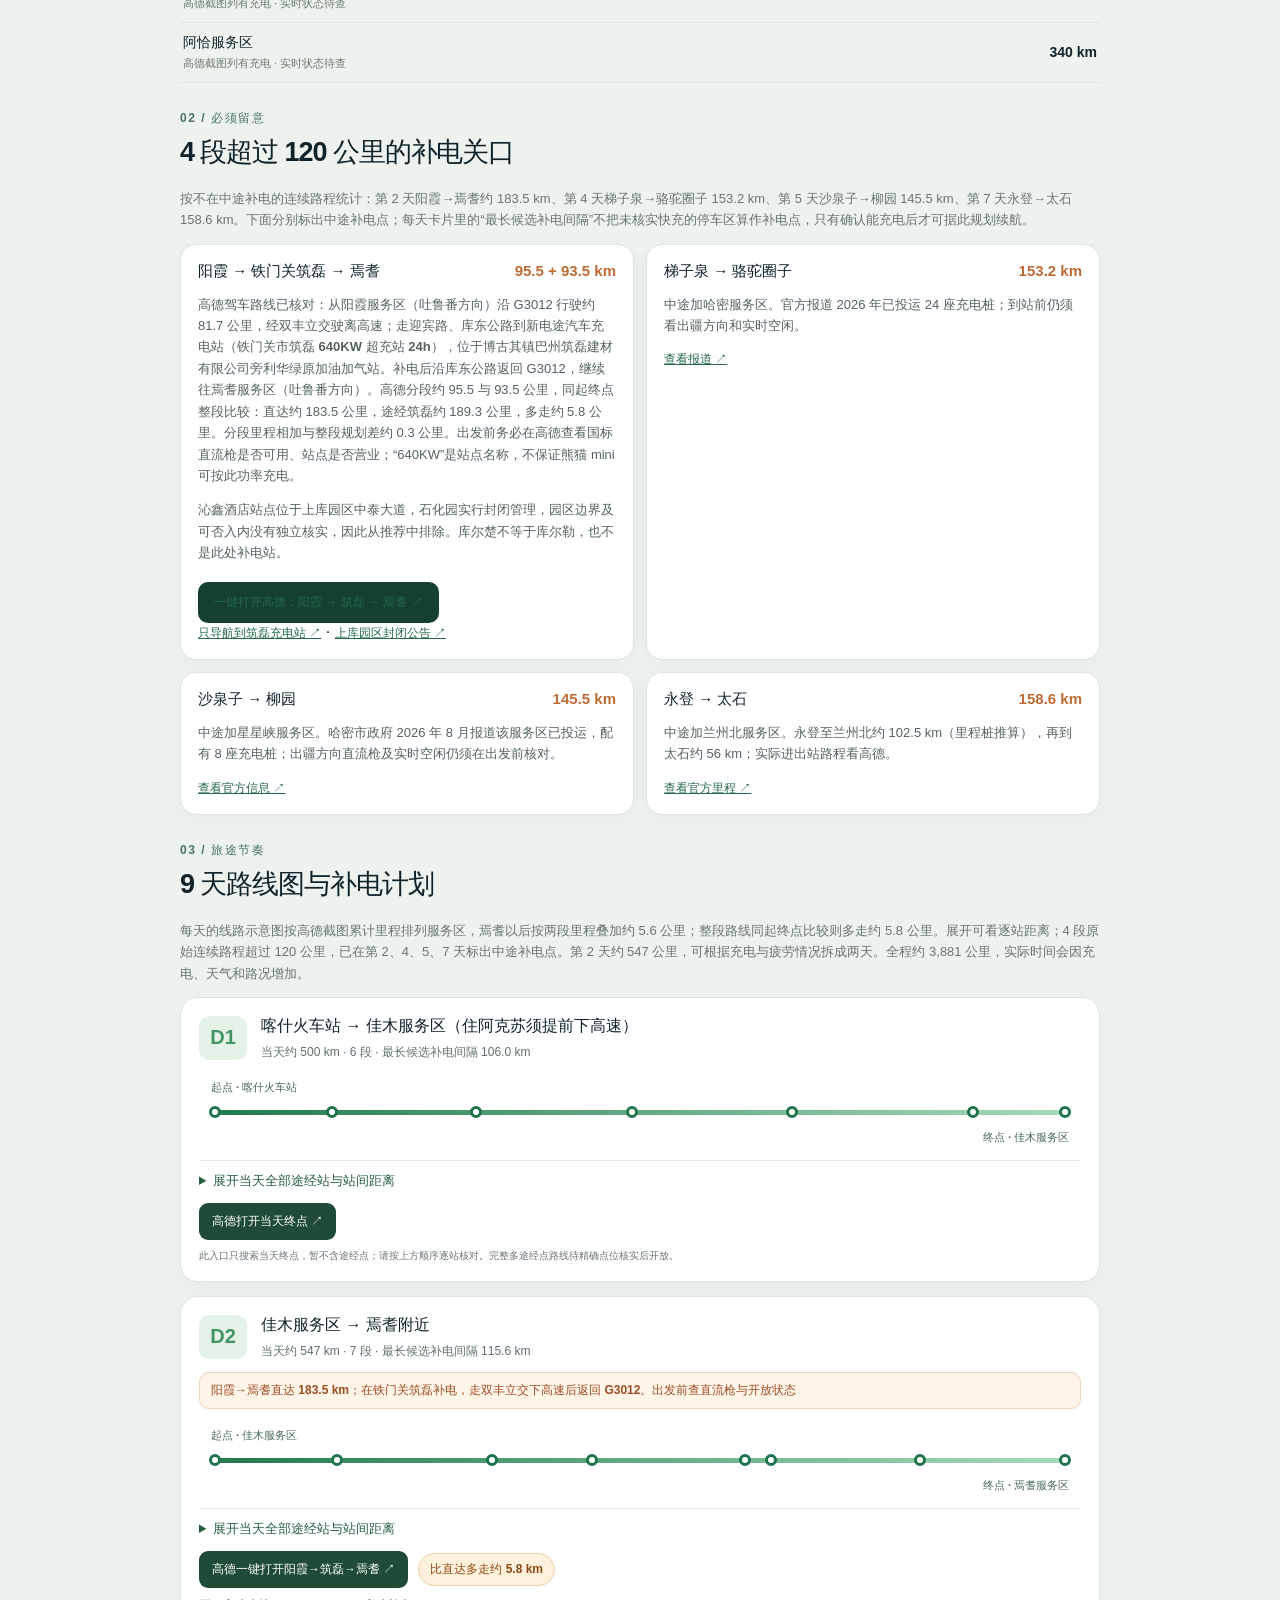
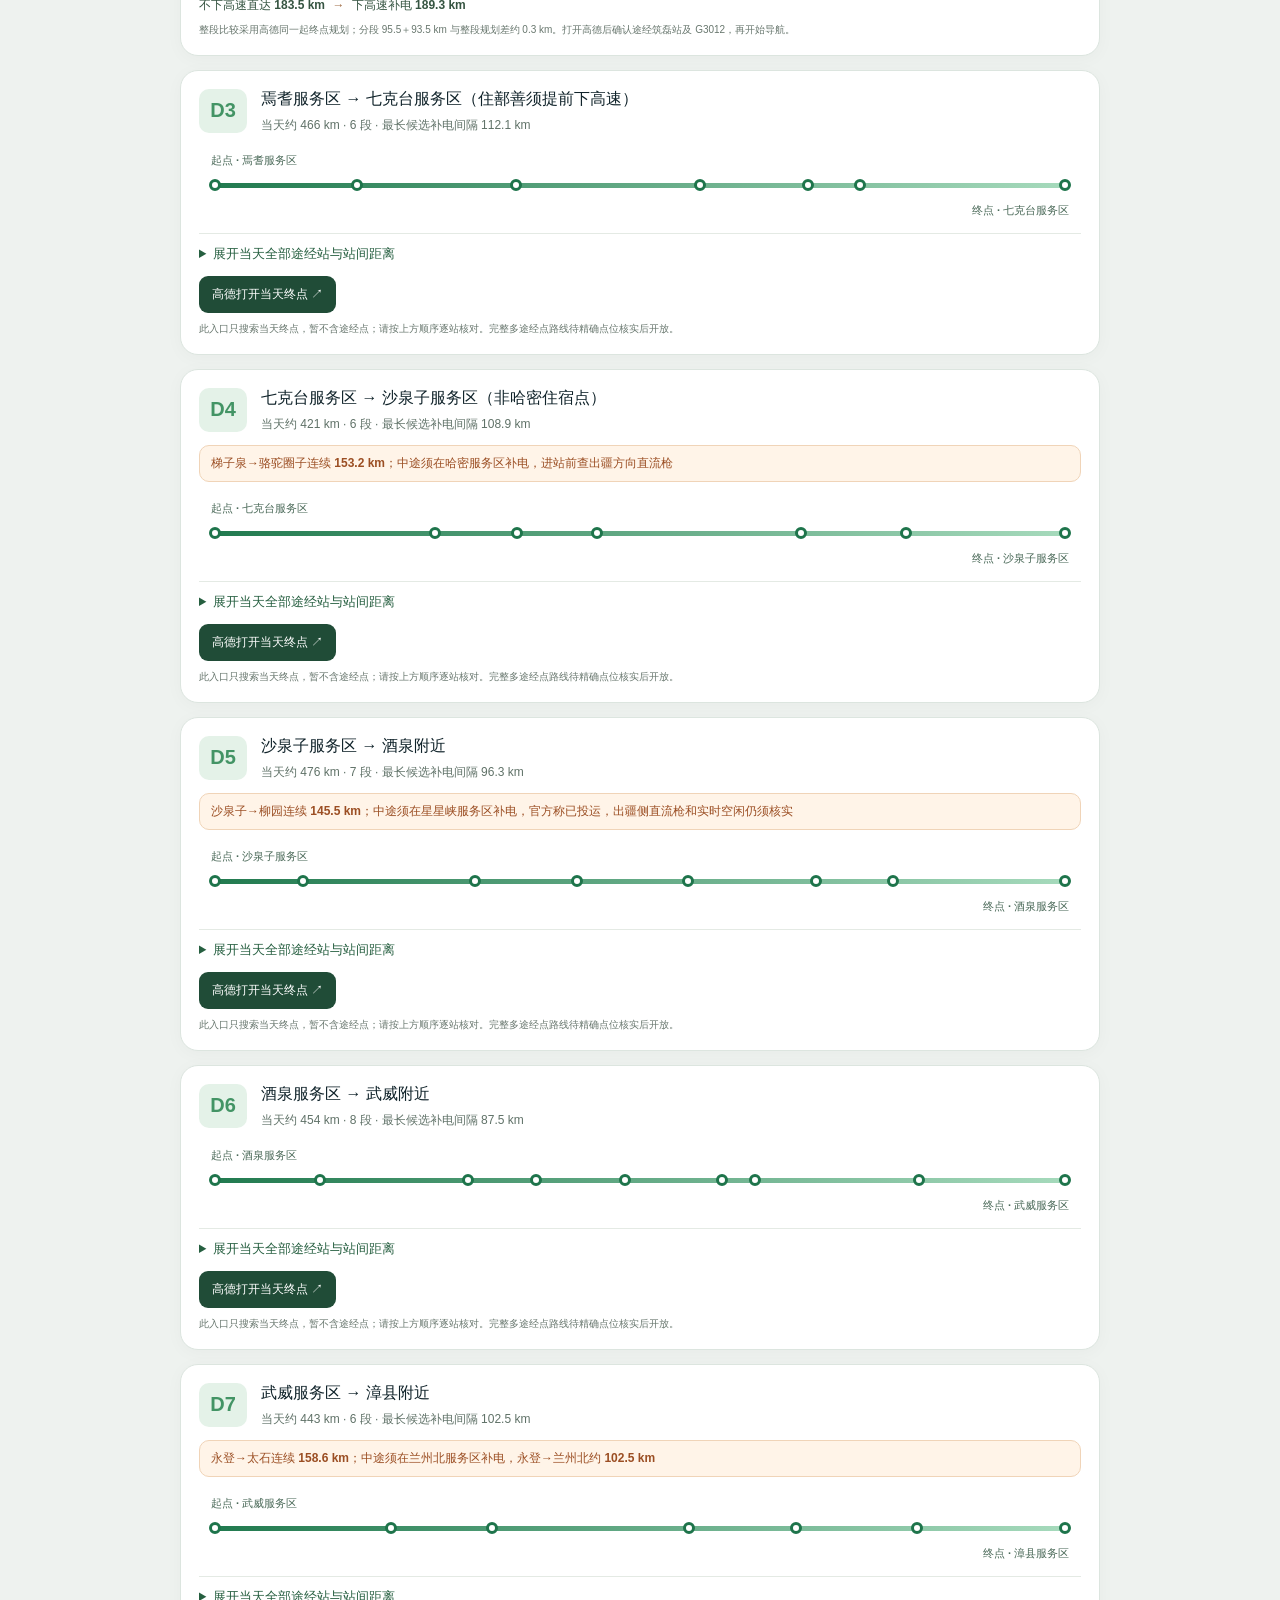
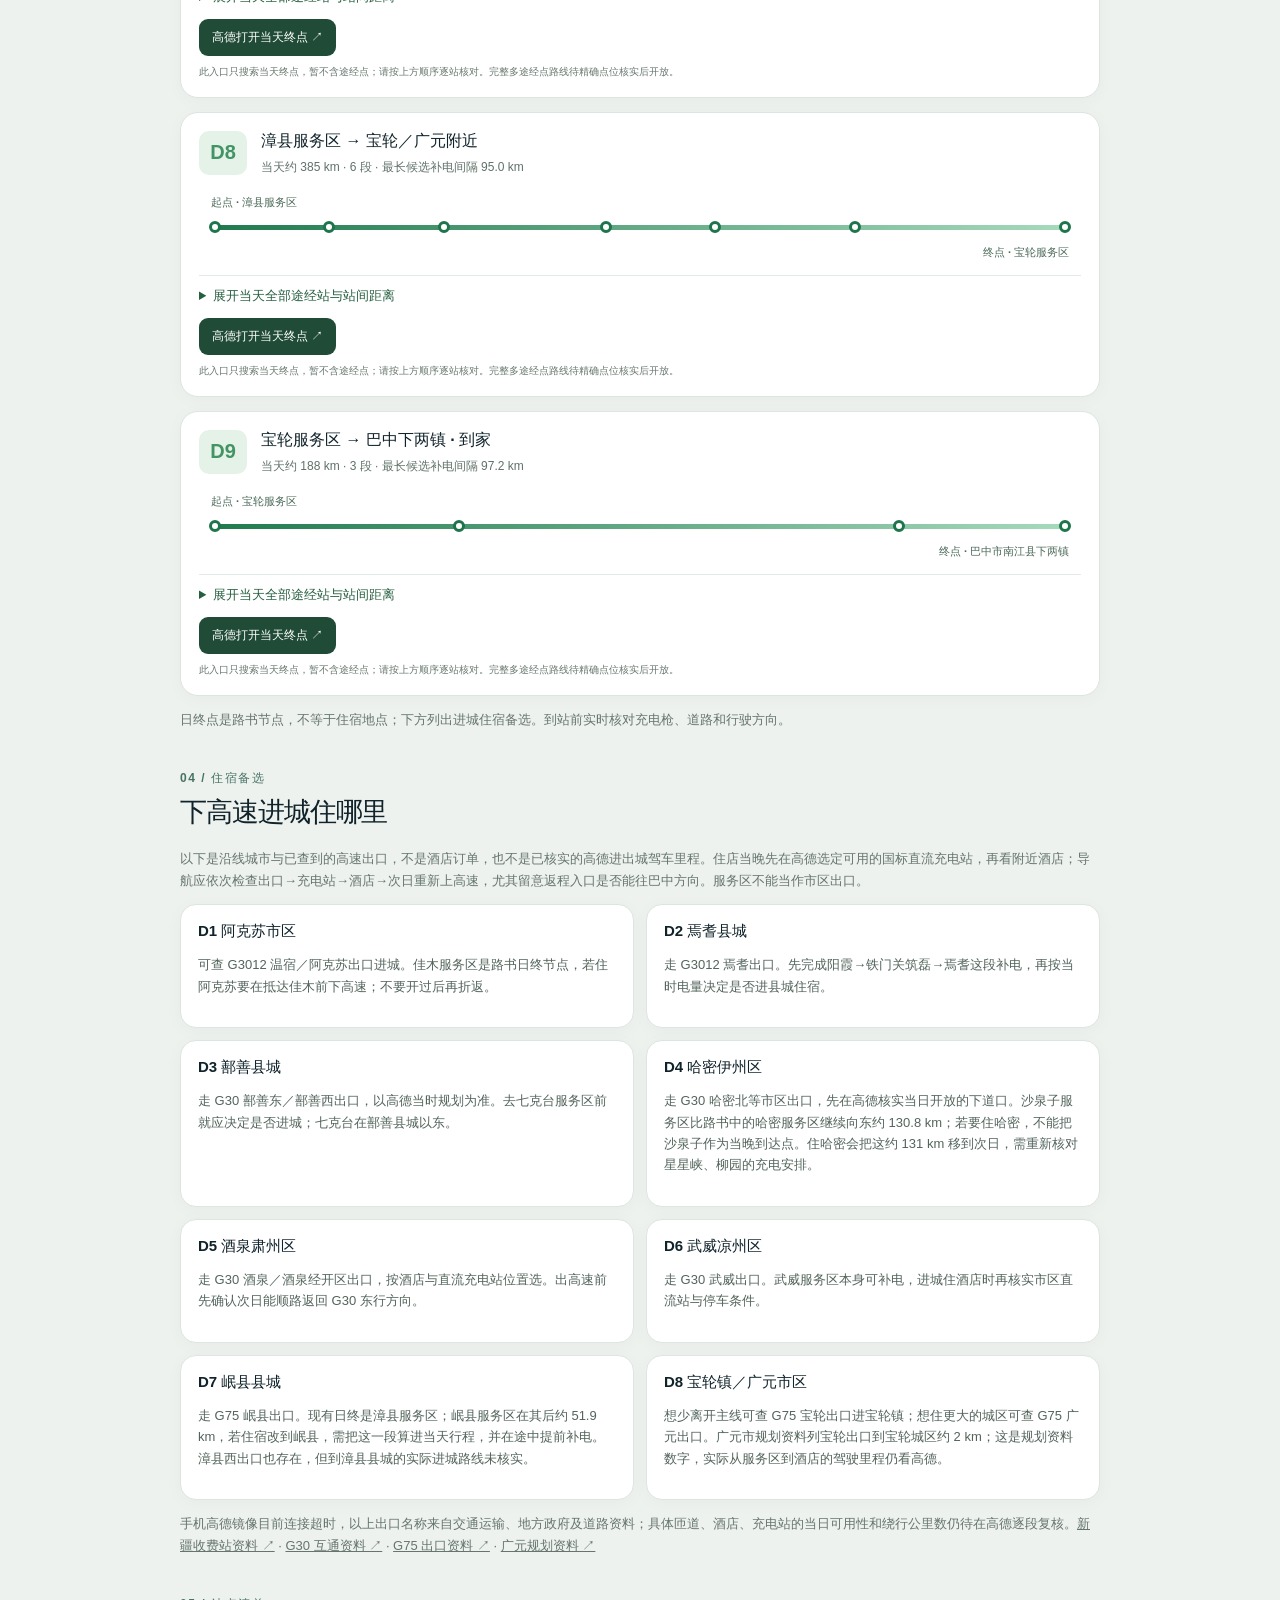
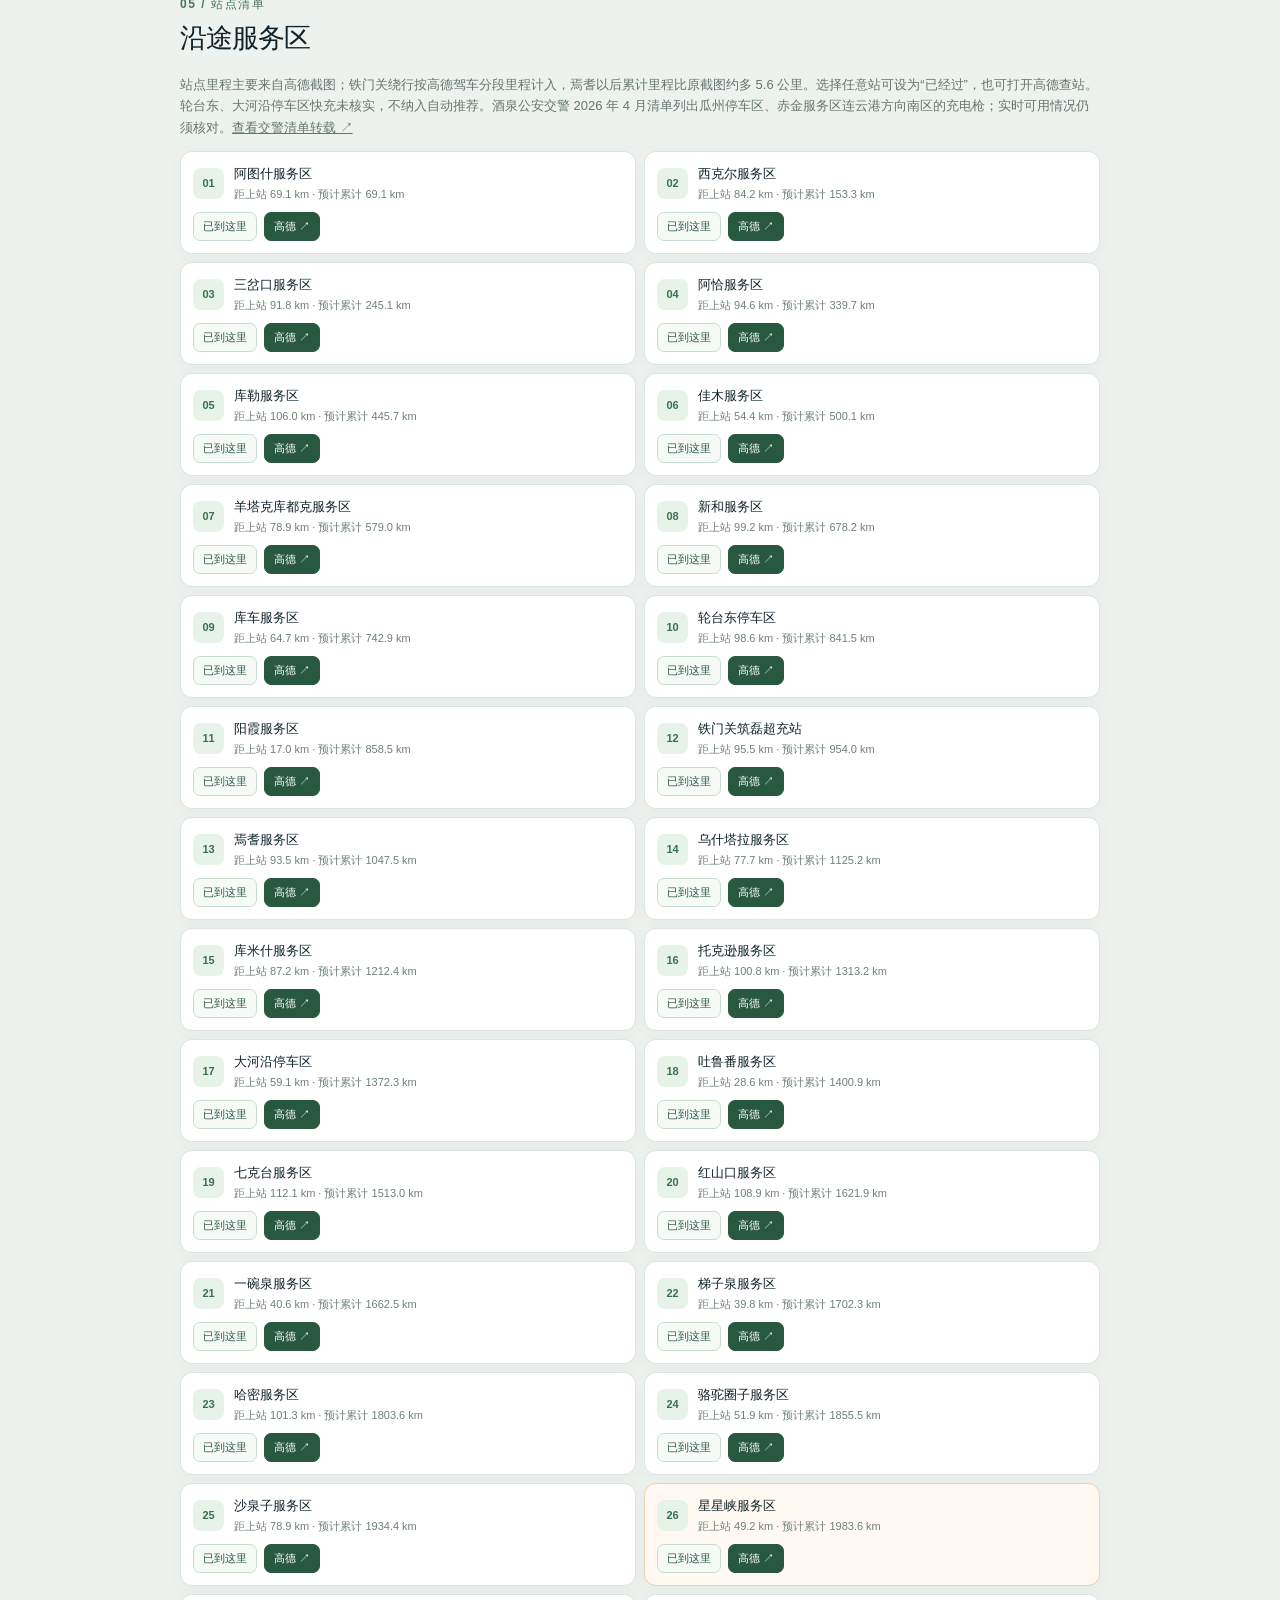
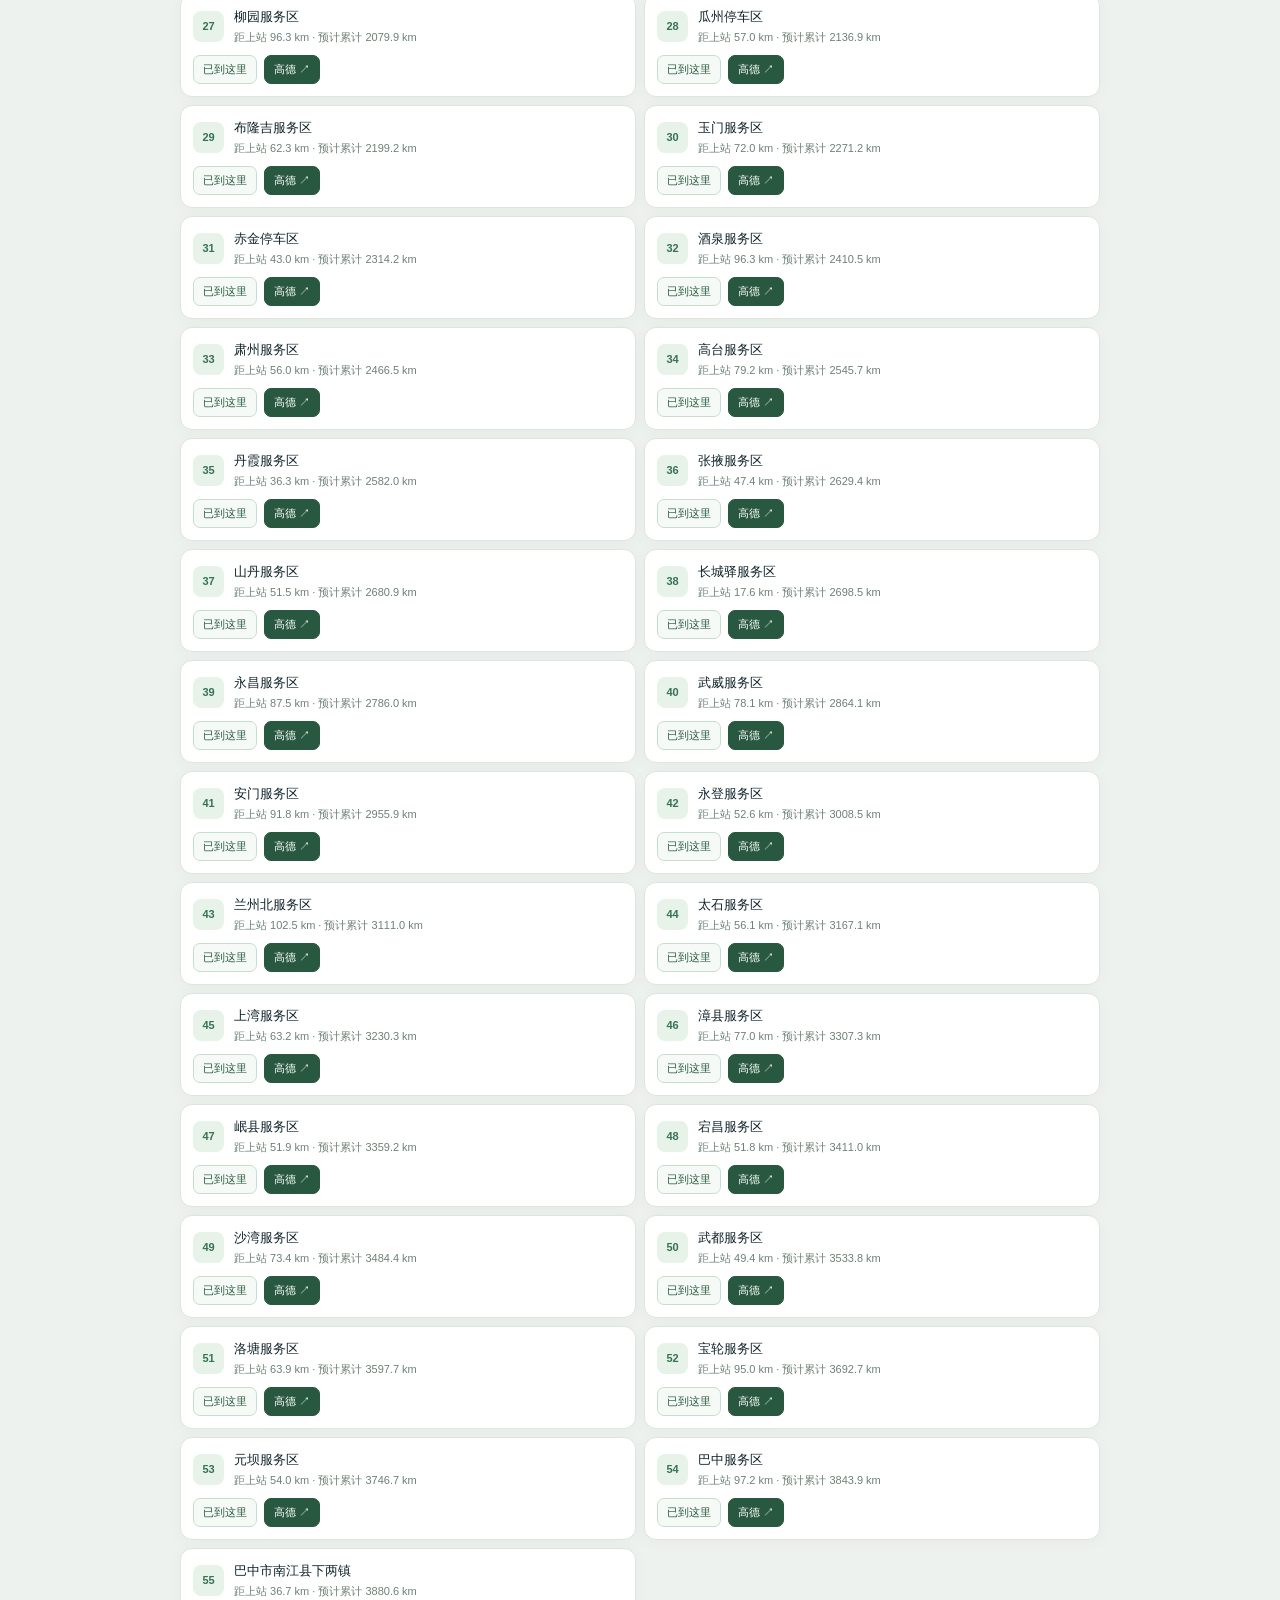
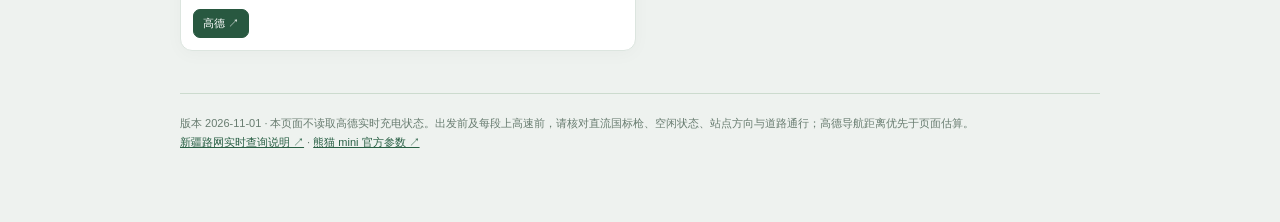
==== commit fae5c703: "Add hotel exit options and correct overnight labels" ====
--- a/index.html
+++ b/index.html
@@ -2,7 +2,7 @@
 <main class="wrap">
  <header class="hero"><div class="eyebrow">G3012 吐和 → G30 连霍 · 充电优先</div><h1>熊猫 mini<br><span>回家充电路书</span></h1><p>喀什火车站 → 巴中市南江县下两镇</p><div class="hero-stats"><div><b>约 3,881</b><small>公里 · 含补电绕行</small></div><div><b>9 天</b><small>建议留 8–10 天弹性</small></div><div><b>100–120</b><small>公里开始找补电</small></div></div></header>
  <p class="risk" style="padding:14px 18px;margin:16px 0 0"><strong>阳霞→焉耆补电绕行已规划：</strong>经双丰立交到铁门关筑磊站约 95.5 公里，充后返回 G3012 到焉耆约 93.5 公里。进站前用高德核对国标直流枪、实时营业和道路通行。</p>
- <nav class="tabs" aria-label="页面分区"><a href="#assist">途中助手</a><a href="#plan">九天计划</a><a href="#route">全部站点</a></nav>
+ <nav class="tabs" aria-label="页面分区"><a href="#assist">途中助手</a><a href="#plan">九天计划</a><a href="#stay">住宿备选</a><a href="#route">全部站点</a></nav>
  <section id="assist" class="section"><div class="section-title"><span>01 / 途中助手</span><h2>现在该去哪里补电？</h2></div>
   <div class="card"><div class="row"><div><b>当前位置</b><p id="locationText" class="muted">先授权定位，或手动选择最近经过的站</p></div><button id="locateBtn" class="secondary">获取定位</button></div><label for="currentStop">最近经过的服务区 / 起点</label><select id="currentStop"></select><p class="help">定位只用于粗略判断路段；请用高德确认你所在的行驶方向。手动选择会覆盖定位估算。</p>
   <div class="inputs"><div><label for="range">表显剩余可跑里程</label><div class="input-unit"><input id="range" type="number" min="0" max="500" step="1" value="150" inputmode="numeric"><span>公里</span></div></div><div><label for="reserve">希望保留的余量</label><div class="input-unit"><input id="reserve" type="number" min="0" max="80" step="5" value="25" inputmode="numeric"><span>公里</span></div></div></div>
@@ -15,7 +15,17 @@
   <article class="risk"><b>沙泉子 → 柳园 <em>145.5 km</em></b><p>中途加星星峡服务区。哈密市政府 2026 年 8 月报道该服务区已投运，配有 8 座充电桩；出疆方向直流枪及实时空闲仍须在出发前核对。</p><a href="https://www.hami.gov.cn/hami/c119977/202607/c7229e81aeb74bb99a2f2dc278dbe3d9.shtml" target="_blank" rel="noopener">查看官方信息 ↗</a></article>
   <article class="risk"><b>永登 → 太石 <em>158.6 km</em></b><p>中途加兰州北服务区。永登至兰州北约 102.5 km（里程桩推算），再到太石约 56 km；实际进出站路程看高德。</p><a href="https://jtys.gansu.gov.cn/jtys/c106393/202110/1880956/files/91c36695680d4c87b001a8243939674c.pdf" target="_blank" rel="noopener">查看官方里程 ↗</a></article>
  </div></section>
- <section id="plan" class="section"><div class="section-title"><span>03 / 旅途节奏</span><h2>9 天路线图与补电计划</h2></div><p class="intro">每天的线路示意图按高德截图累计里程排列服务区，焉耆以后按两段里程叠加约 5.6 公里；整段路线同起终点比较则多走约 5.8 公里。展开可看逐站距离；4 段原始连续路程超过 120 公里，已在第 2、4、5、7 天标出中途补电点。第 2 天约 547 公里，可根据充电与疲劳情况拆成两天。全程约 3,881 公里，实际时间会因充电、天气和路况增加。</p><div id="days" class="days"></div><p class="footnote">日终点是路书节点，不等于住宿地点；住宿可在邻近城区安排。到站前实时核对充电枪、道路和行驶方向。</p></section>
- <section id="route" class="section"><div class="section-title"><span>04 / 站点清单</span><h2>沿途服务区</h2></div><p class="intro">站点里程主要来自高德截图；铁门关绕行按高德驾车分段里程计入，焉耆以后累计里程比原截图约多 5.6 公里。选择任意站可设为“已经过”，也可打开高德查站。轮台东、大河沿停车区快充未核实，不纳入自动推荐。酒泉公安交警 2026 年 4 月清单列出瓜州停车区、赤金服务区连云港方向南区的充电枪；实时可用情况仍须核对。<a href="https://www.toutiao.com/article/7633337547795464739/" target="_blank" rel="noopener">查看交警清单转载 ↗</a></p><div id="allStops" class="all-stops"></div></section>
- <footer>版本 2026-10-30 · 本页面不读取高德实时充电状态。出发前及每段上高速前，请核对直流国标枪、空闲状态、站点方向与道路通行；高德导航距离优先于页面估算。<br><a href="https://jtyst.xinjiang.gov.cn/xjjtysj/zwgg/202609/57644a3cda6c4cdaa9fd29081bff42d4.shtml" target="_blank" rel="noopener">新疆路网实时查询说明 ↗</a> · <a href="https://www.geely.com/-/media/project/web-portal/parallel-car/xiongmaomini/geely-xiongmao-mini-specification-table.pdf" target="_blank" rel="noopener">熊猫 mini 官方参数 ↗</a></footer>
-</main><script type="module" src="./app.js?v=13"></script></body></html>
+ <section id="plan" class="section"><div class="section-title"><span>03 / 旅途节奏</span><h2>9 天路线图与补电计划</h2></div><p class="intro">每天的线路示意图按高德截图累计里程排列服务区，焉耆以后按两段里程叠加约 5.6 公里；整段路线同起终点比较则多走约 5.8 公里。展开可看逐站距离；4 段原始连续路程超过 120 公里，已在第 2、4、5、7 天标出中途补电点。第 2 天约 547 公里，可根据充电与疲劳情况拆成两天。全程约 3,881 公里，实际时间会因充电、天气和路况增加。</p><div id="days" class="days"></div><p class="footnote">日终点是路书节点，不等于住宿地点；下方列出进城住宿备选。到站前实时核对充电枪、道路和行驶方向。</p></section>
+ <section id="stay" class="section"><div class="section-title"><span>04 / 住宿备选</span><h2>下高速进城住哪里</h2></div><p class="intro">以下是沿线城市与已查到的高速出口，不是酒店订单，也不是已核实的高德进出城驾车里程。住店当晚先在高德选定可用的国标直流充电站，再看附近酒店；导航应依次检查出口→充电站→酒店→次日重新上高速，尤其留意返程入口是否能往巴中方向。服务区不能当作市区出口。</p><div class="risk-grid">
+ <article class="risk"><b>D1 阿克苏市区</b><p>可查 G3012 温宿／阿克苏出口进城。佳木服务区是路书日终节点，若住阿克苏要在抵达佳木前下高速；不要开过后再折返。</p></article>
+ <article class="risk"><b>D2 焉耆县城</b><p>走 G3012 焉耆出口。先完成阳霞→铁门关筑磊→焉耆这段补电，再按当时电量决定是否进县城住宿。</p></article>
+ <article class="risk"><b>D3 鄯善县城</b><p>走 G30 鄯善东／鄯善西出口，以高德当时规划为准。去七克台服务区前就应决定是否进城；七克台在鄯善县城以东。</p></article>
+ <article class="risk"><b>D4 哈密伊州区</b><p>走 G30 哈密北等市区出口，先在高德核实当日开放的下道口。沙泉子服务区比路书中的哈密服务区继续向东约 130.8 km；若要住哈密，不能把沙泉子作为当晚到达点。住哈密会把这约 131 km 移到次日，需重新核对星星峡、柳园的充电安排。</p></article>
+ <article class="risk"><b>D5 酒泉肃州区</b><p>走 G30 酒泉／酒泉经开区出口，按酒店与直流充电站位置选。出高速前先确认次日能顺路返回 G30 东行方向。</p></article>
+ <article class="risk"><b>D6 武威凉州区</b><p>走 G30 武威出口。武威服务区本身可补电，进城住酒店时再核实市区直流站与停车条件。</p></article>
+ <article class="risk"><b>D7 岷县县城</b><p>走 G75 岷县出口。现有日终是漳县服务区；岷县服务区在其后约 51.9 km，若住宿改到岷县，需把这一段算进当天行程，并在途中提前补电。漳县西出口也存在，但到漳县县城的实际进城路线未核实。</p></article>
+ <article class="risk"><b>D8 宝轮镇／广元市区</b><p>想少离开主线可查 G75 宝轮出口进宝轮镇；想住更大的城区可查 G75 广元出口。广元市规划资料列宝轮出口到宝轮城区约 2 km；这是规划资料数字，实际从服务区到酒店的驾驶里程仍看高德。</p></article>
+ </div><p class="footnote">手机高德镜像目前连接超时，以上出口名称来自交通运输、地方政府及道路资料；具体匝道、酒店、充电站的当日可用性和绕行公里数仍待在高德逐段复核。<a href="https://jtyst.xinjiang.gov.cn/xjjtysj/tjgf/201412/ad543d97af8047e8a80db42eb344d8f3.shtml" target="_blank" rel="noopener">新疆收费站资料 ↗</a> · <a href="https://static.sse.com.cn/bond/bridge2/disclosure/announcement/c/202404/035514_20240425_HXWF.pdf" target="_blank" rel="noopener">G30 互通资料 ↗</a> · <a href="https://www.gansu.gov.cn/gsszf/c100056/202011/270338/files/64a1889bbb7a44da9ae75da1155893b0.pdf" target="_blank" rel="noopener">G75 出口资料 ↗</a> · <a href="https://jxj.cngy.gov.cn/UploadFile/SiteFile/20160720104022017/2023/10/25/1afd1ca5e483454da8200a3e011fbda8.pdf" target="_blank" rel="noopener">广元规划资料 ↗</a></p></section>
+ <section id="route" class="section"><div class="section-title"><span>05 / 站点清单</span><h2>沿途服务区</h2></div><p class="intro">站点里程主要来自高德截图；铁门关绕行按高德驾车分段里程计入，焉耆以后累计里程比原截图约多 5.6 公里。选择任意站可设为“已经过”，也可打开高德查站。轮台东、大河沿停车区快充未核实，不纳入自动推荐。酒泉公安交警 2026 年 4 月清单列出瓜州停车区、赤金服务区连云港方向南区的充电枪；实时可用情况仍须核对。<a href="https://www.toutiao.com/article/7633337547795464739/" target="_blank" rel="noopener">查看交警清单转载 ↗</a></p><div id="allStops" class="all-stops"></div></section>
+ <footer>版本 2026-11-01 · 本页面不读取高德实时充电状态。出发前及每段上高速前，请核对直流国标枪、空闲状态、站点方向与道路通行；高德导航距离优先于页面估算。<br><a href="https://jtyst.xinjiang.gov.cn/xjjtysj/zwgg/202609/57644a3cda6c4cdaa9fd29081bff42d4.shtml" target="_blank" rel="noopener">新疆路网实时查询说明 ↗</a> · <a href="https://www.geely.com/-/media/project/web-portal/parallel-car/xiongmaomini/geely-xiongmao-mini-specification-table.pdf" target="_blank" rel="noopener">熊猫 mini 官方参数 ↗</a></footer>
+</main><script type="module" src="./app.js?v=14"></script></body></html>
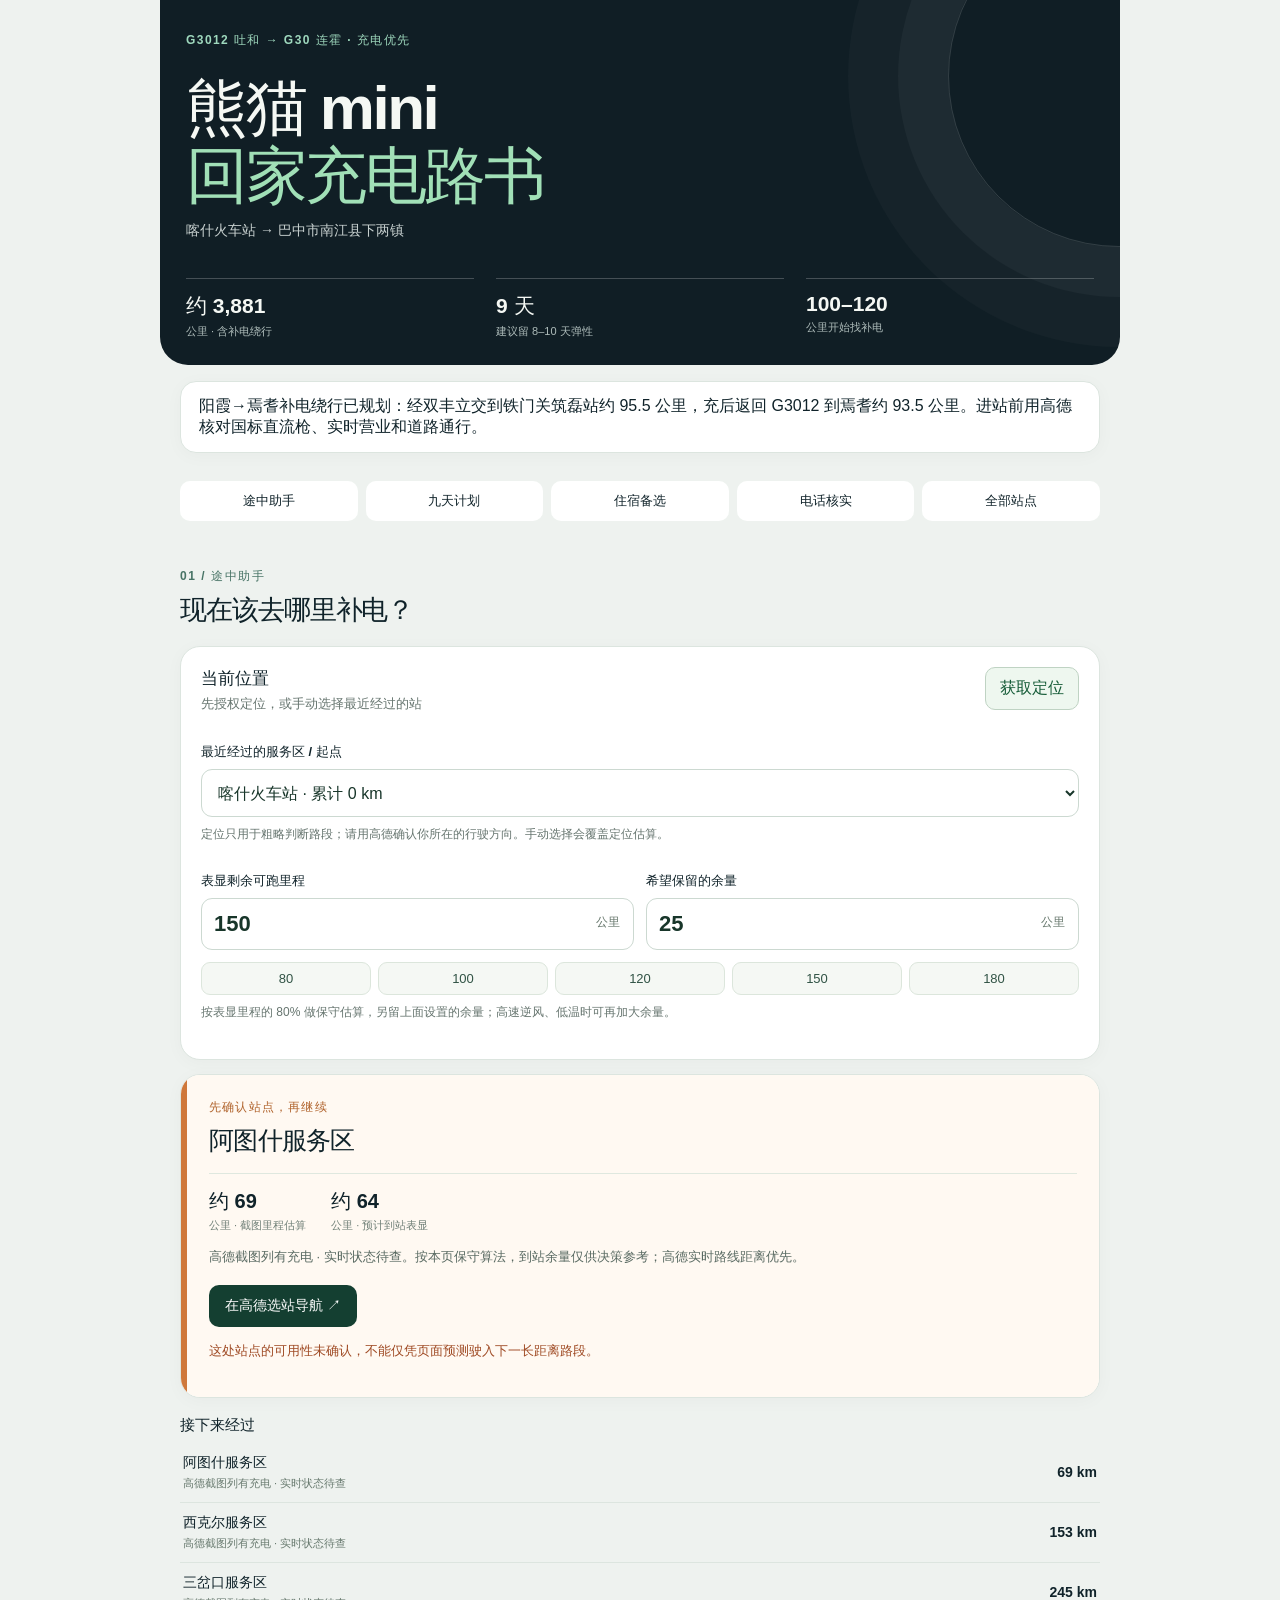
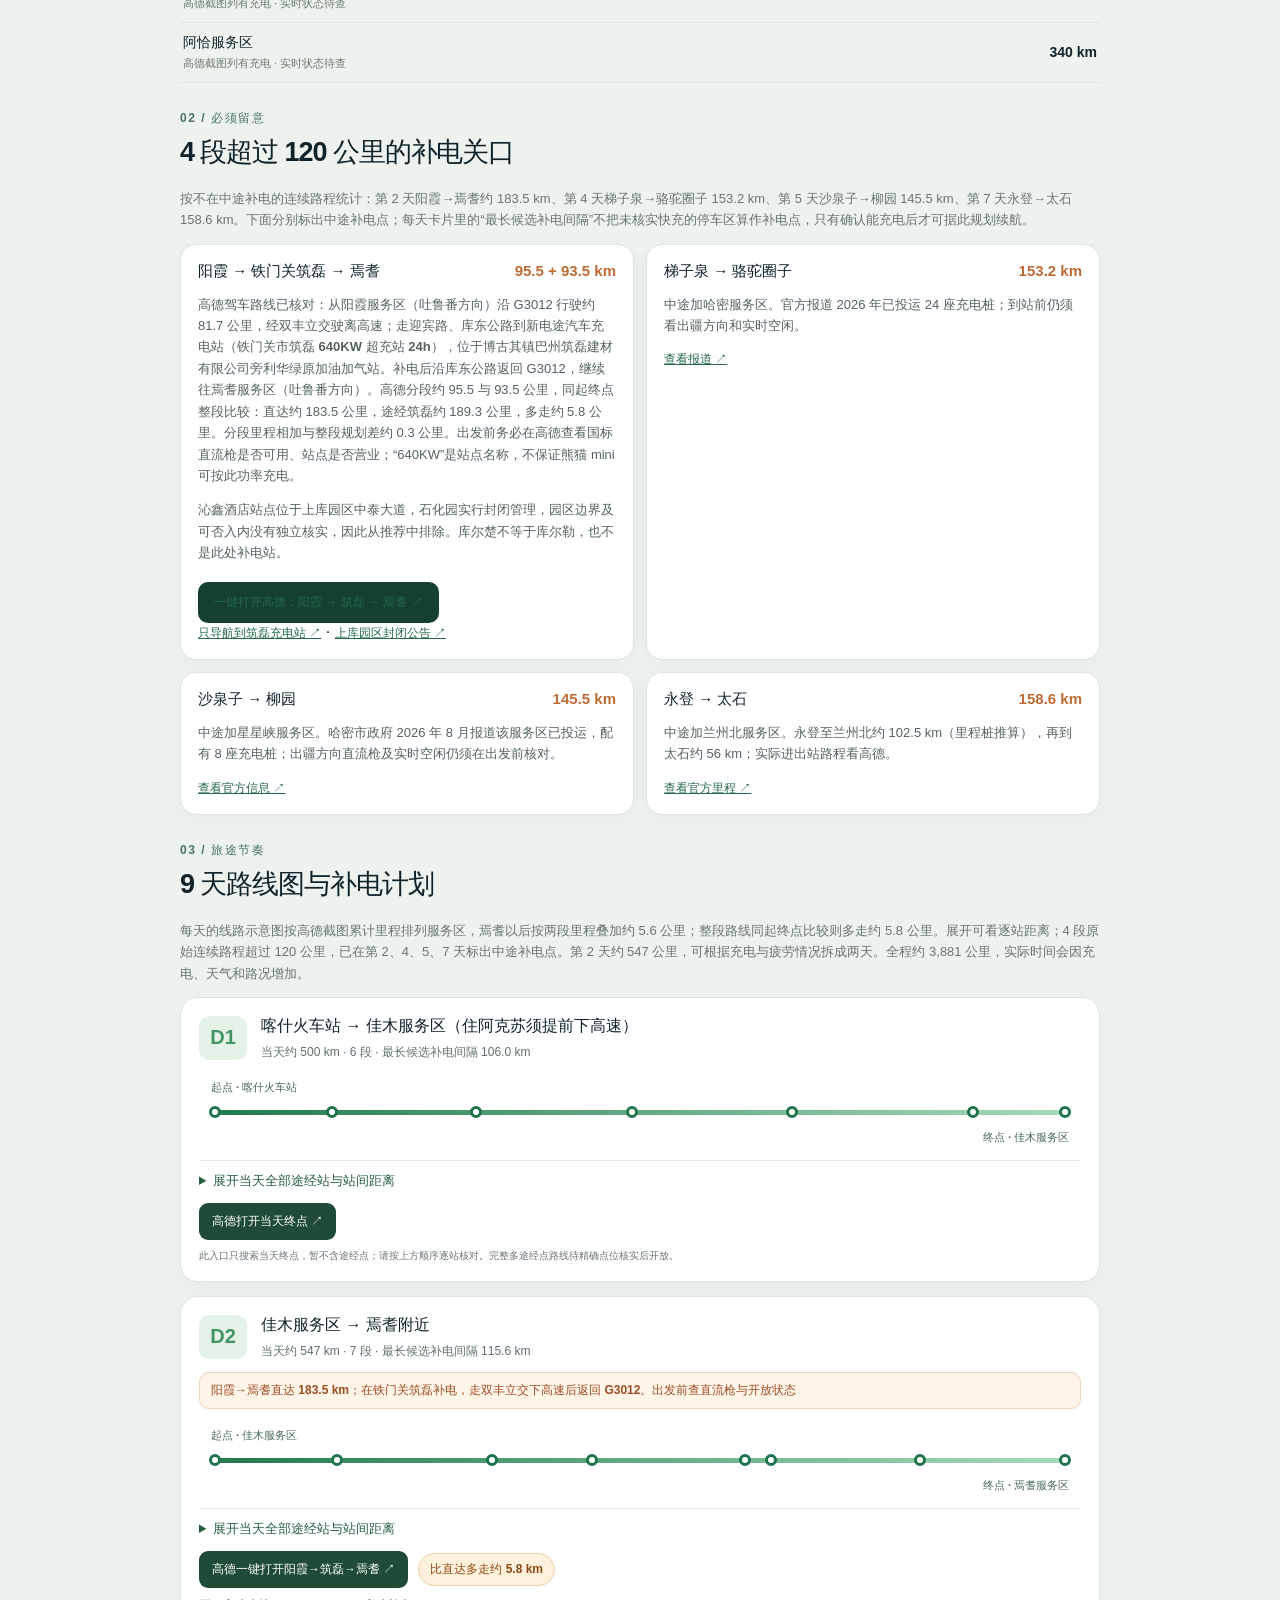
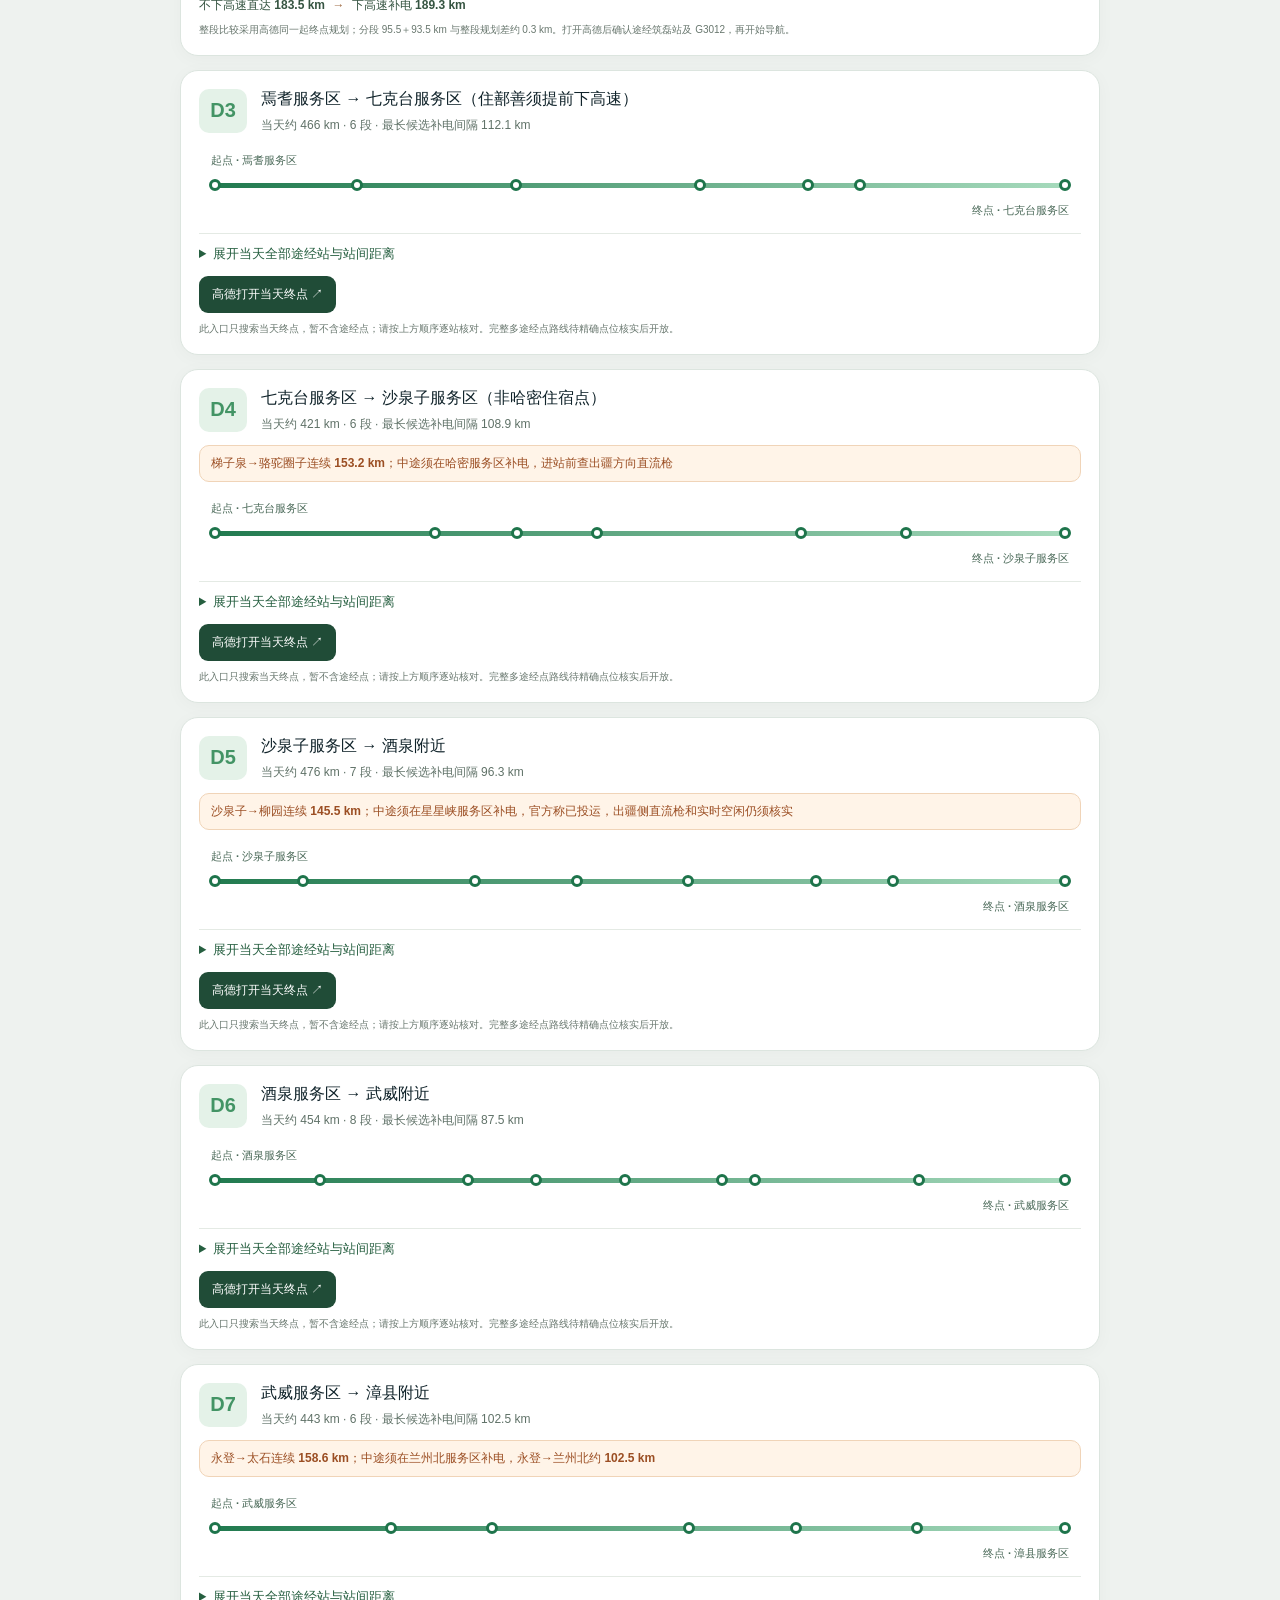
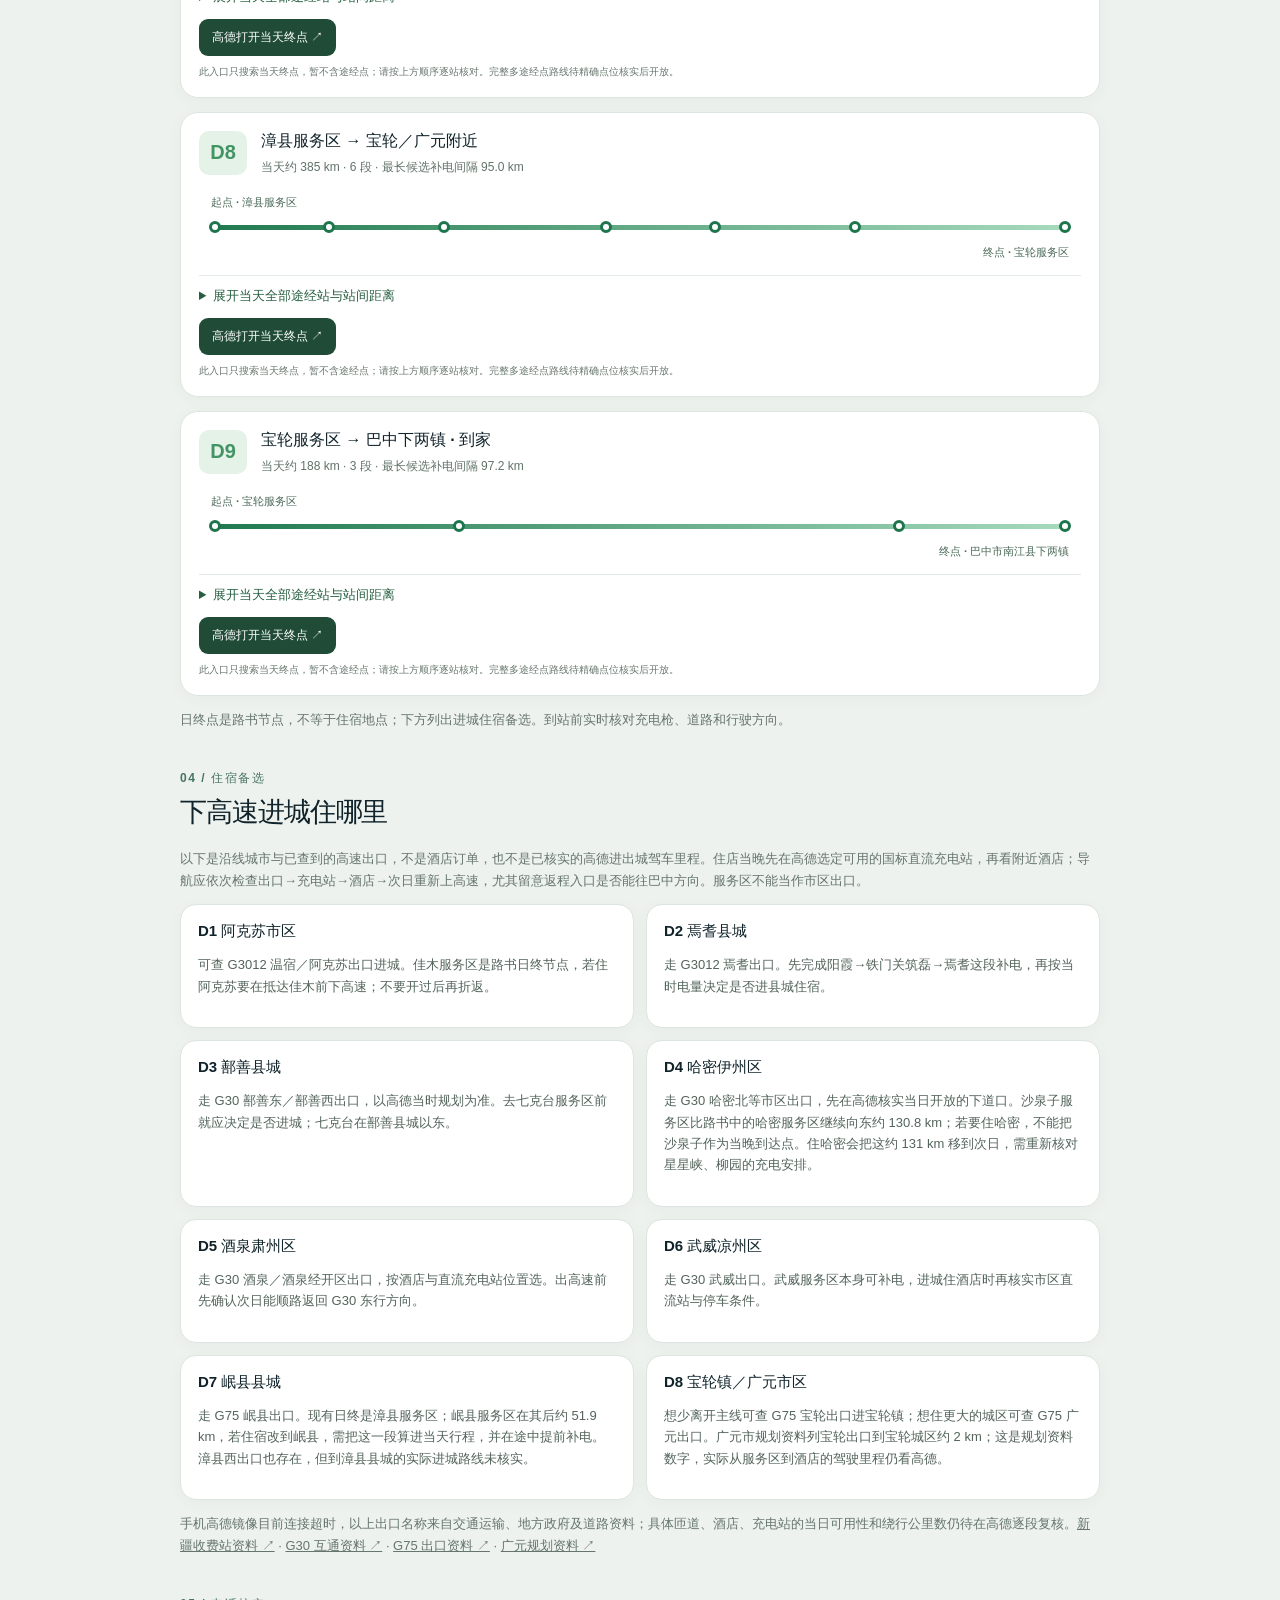
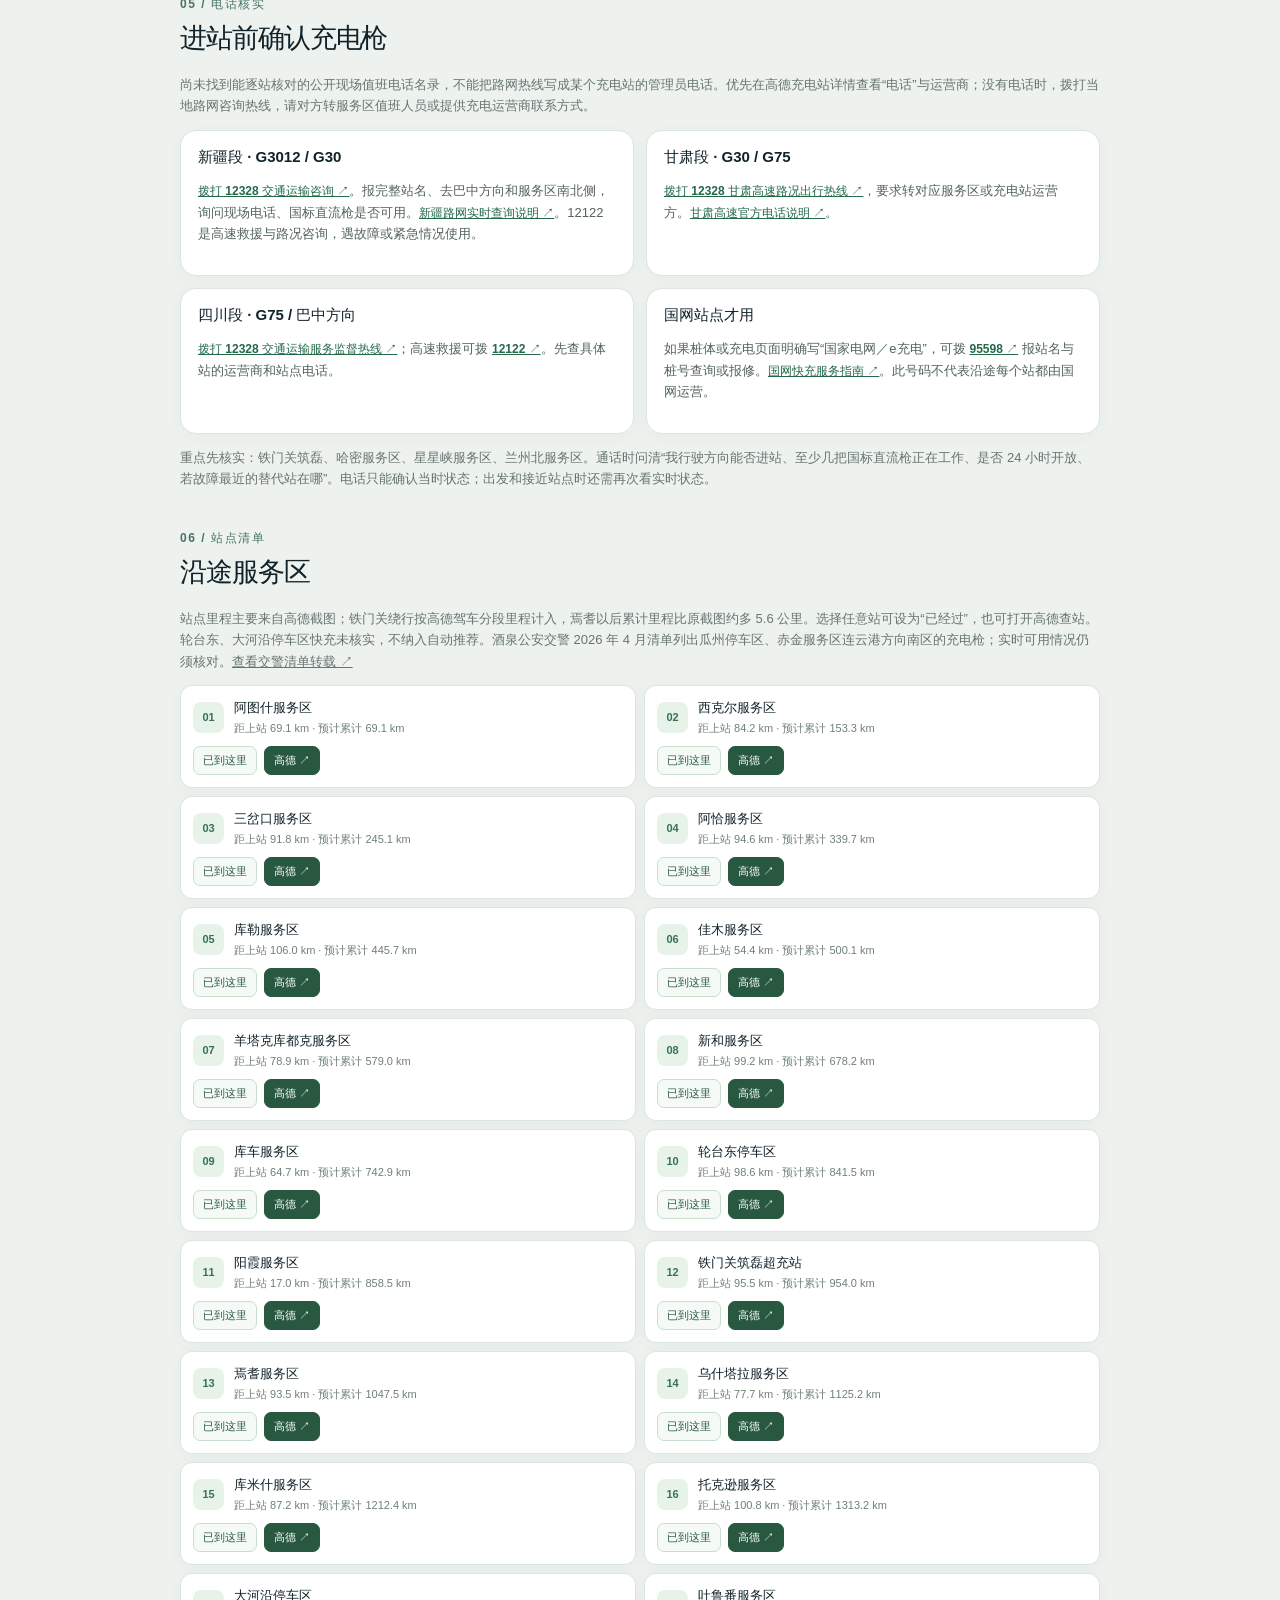
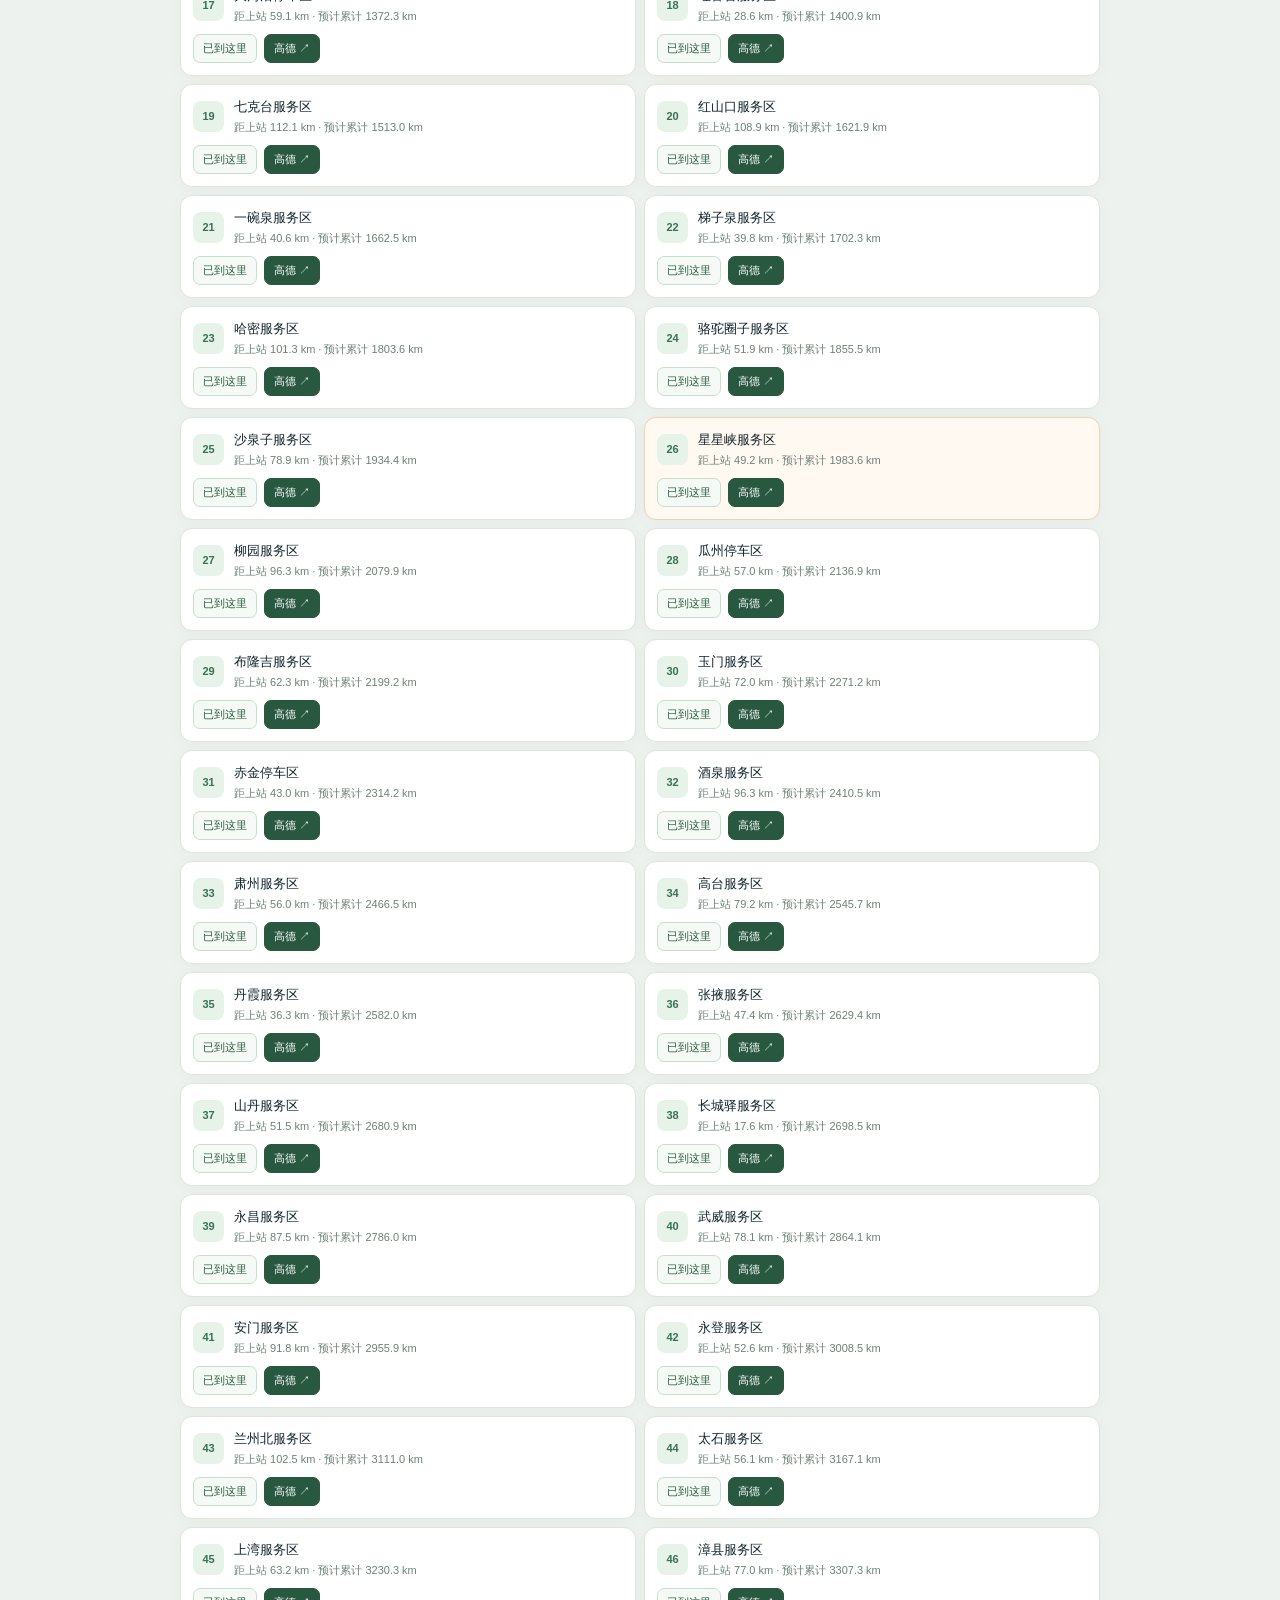
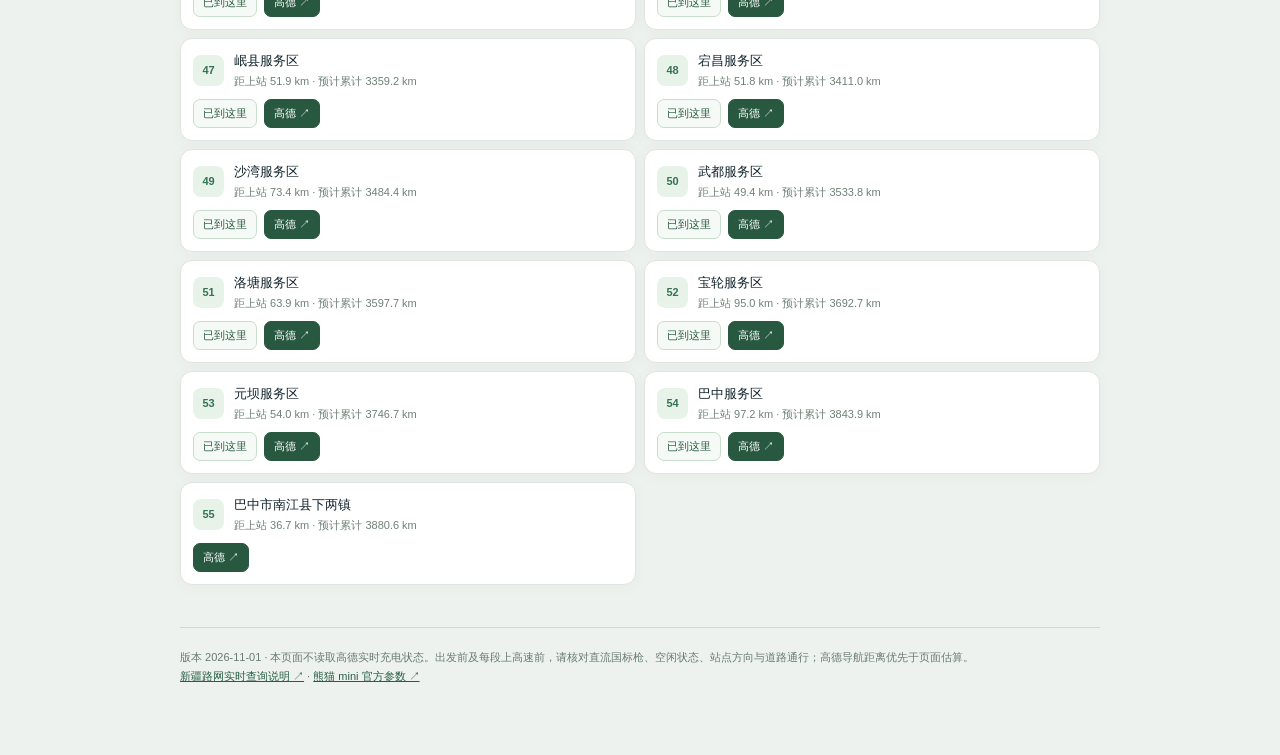
==== commit 4f82a96b: "Add verified charging inquiry hotlines" ====
--- a/index.html
+++ b/index.html
@@ -2,7 +2,7 @@
 <main class="wrap">
  <header class="hero"><div class="eyebrow">G3012 吐和 → G30 连霍 · 充电优先</div><h1>熊猫 mini<br><span>回家充电路书</span></h1><p>喀什火车站 → 巴中市南江县下两镇</p><div class="hero-stats"><div><b>约 3,881</b><small>公里 · 含补电绕行</small></div><div><b>9 天</b><small>建议留 8–10 天弹性</small></div><div><b>100–120</b><small>公里开始找补电</small></div></div></header>
  <p class="risk" style="padding:14px 18px;margin:16px 0 0"><strong>阳霞→焉耆补电绕行已规划：</strong>经双丰立交到铁门关筑磊站约 95.5 公里，充后返回 G3012 到焉耆约 93.5 公里。进站前用高德核对国标直流枪、实时营业和道路通行。</p>
- <nav class="tabs" aria-label="页面分区"><a href="#assist">途中助手</a><a href="#plan">九天计划</a><a href="#stay">住宿备选</a><a href="#route">全部站点</a></nav>
+ <nav class="tabs" aria-label="页面分区"><a href="#assist">途中助手</a><a href="#plan">九天计划</a><a href="#stay">住宿备选</a><a href="#contact">电话核实</a><a href="#route">全部站点</a></nav>
  <section id="assist" class="section"><div class="section-title"><span>01 / 途中助手</span><h2>现在该去哪里补电？</h2></div>
   <div class="card"><div class="row"><div><b>当前位置</b><p id="locationText" class="muted">先授权定位，或手动选择最近经过的站</p></div><button id="locateBtn" class="secondary">获取定位</button></div><label for="currentStop">最近经过的服务区 / 起点</label><select id="currentStop"></select><p class="help">定位只用于粗略判断路段；请用高德确认你所在的行驶方向。手动选择会覆盖定位估算。</p>
   <div class="inputs"><div><label for="range">表显剩余可跑里程</label><div class="input-unit"><input id="range" type="number" min="0" max="500" step="1" value="150" inputmode="numeric"><span>公里</span></div></div><div><label for="reserve">希望保留的余量</label><div class="input-unit"><input id="reserve" type="number" min="0" max="80" step="5" value="25" inputmode="numeric"><span>公里</span></div></div></div>
@@ -26,6 +26,12 @@
  <article class="risk"><b>D7 岷县县城</b><p>走 G75 岷县出口。现有日终是漳县服务区；岷县服务区在其后约 51.9 km，若住宿改到岷县，需把这一段算进当天行程，并在途中提前补电。漳县西出口也存在，但到漳县县城的实际进城路线未核实。</p></article>
  <article class="risk"><b>D8 宝轮镇／广元市区</b><p>想少离开主线可查 G75 宝轮出口进宝轮镇；想住更大的城区可查 G75 广元出口。广元市规划资料列宝轮出口到宝轮城区约 2 km；这是规划资料数字，实际从服务区到酒店的驾驶里程仍看高德。</p></article>
  </div><p class="footnote">手机高德镜像目前连接超时，以上出口名称来自交通运输、地方政府及道路资料；具体匝道、酒店、充电站的当日可用性和绕行公里数仍待在高德逐段复核。<a href="https://jtyst.xinjiang.gov.cn/xjjtysj/tjgf/201412/ad543d97af8047e8a80db42eb344d8f3.shtml" target="_blank" rel="noopener">新疆收费站资料 ↗</a> · <a href="https://static.sse.com.cn/bond/bridge2/disclosure/announcement/c/202404/035514_20240425_HXWF.pdf" target="_blank" rel="noopener">G30 互通资料 ↗</a> · <a href="https://www.gansu.gov.cn/gsszf/c100056/202011/270338/files/64a1889bbb7a44da9ae75da1155893b0.pdf" target="_blank" rel="noopener">G75 出口资料 ↗</a> · <a href="https://jxj.cngy.gov.cn/UploadFile/SiteFile/20160720104022017/2023/10/25/1afd1ca5e483454da8200a3e011fbda8.pdf" target="_blank" rel="noopener">广元规划资料 ↗</a></p></section>
- <section id="route" class="section"><div class="section-title"><span>05 / 站点清单</span><h2>沿途服务区</h2></div><p class="intro">站点里程主要来自高德截图；铁门关绕行按高德驾车分段里程计入，焉耆以后累计里程比原截图约多 5.6 公里。选择任意站可设为“已经过”，也可打开高德查站。轮台东、大河沿停车区快充未核实，不纳入自动推荐。酒泉公安交警 2026 年 4 月清单列出瓜州停车区、赤金服务区连云港方向南区的充电枪；实时可用情况仍须核对。<a href="https://www.toutiao.com/article/7633337547795464739/" target="_blank" rel="noopener">查看交警清单转载 ↗</a></p><div id="allStops" class="all-stops"></div></section>
+ <section id="contact" class="section"><div class="section-title"><span>05 / 电话核实</span><h2>进站前确认充电枪</h2></div><p class="intro">尚未找到能逐站核对的公开现场值班电话名录，不能把路网热线写成某个充电站的管理员电话。优先在高德充电站详情查看“电话”与运营商；没有电话时，拨打当地路网咨询热线，请对方转服务区值班人员或提供充电运营商联系方式。</p><div class="risk-grid">
+ <article class="risk"><b>新疆段 · G3012 / G30</b><p><a href="tel:12328">拨打 12328 交通运输咨询 ↗</a>。报完整站名、去巴中方向和服务区南北侧，询问现场电话、国标直流枪是否可用。<a href="https://jtyst.xinjiang.gov.cn/xjjtysj/zwgg/202609/57644a3cda6c4cdaa9fd29081bff42d4.shtml" target="_blank" rel="noopener">新疆路网实时查询说明 ↗</a>。12122 是高速救援与路况咨询，遇故障或紧急情况使用。</p></article>
+ <article class="risk"><b>甘肃段 · G30 / G75</b><p><a href="tel:12328">拨打 12328 甘肃高速路况出行热线 ↗</a>，要求转对应服务区或充电站运营方。<a href="https://www.gsgaosu.cn/col_gis/index/" target="_blank" rel="noopener">甘肃高速官方电话说明 ↗</a>。</p></article>
+ <article class="risk"><b>四川段 · G75 / 巴中方向</b><p><a href="tel:12328">拨打 12328 交通运输服务监督热线 ↗</a>；高速救援可拨 <a href="tel:12122">12122 ↗</a>。先查具体站的运营商和站点电话。</p></article>
+ <article class="risk"><b>国网站点才用</b><p>如果桩体或充电页面明确写“国家电网／e充电”，可拨 <a href="tel:95598">95598 ↗</a> 报站名与桩号查询或报修。<a href="https://cdn-evone-oss.echargenet.com/resource/sgcc/2021fwzn.pdf" target="_blank" rel="noopener">国网快充服务指南 ↗</a>。此号码不代表沿途每个站都由国网运营。</p></article>
+ </div><p class="footnote">重点先核实：铁门关筑磊、哈密服务区、星星峡服务区、兰州北服务区。通话时问清“我行驶方向能否进站、至少几把国标直流枪正在工作、是否 24 小时开放、若故障最近的替代站在哪”。电话只能确认当时状态；出发和接近站点时还需再次看实时状态。</p></section>
+ <section id="route" class="section"><div class="section-title"><span>06 / 站点清单</span><h2>沿途服务区</h2></div><p class="intro">站点里程主要来自高德截图；铁门关绕行按高德驾车分段里程计入，焉耆以后累计里程比原截图约多 5.6 公里。选择任意站可设为“已经过”，也可打开高德查站。轮台东、大河沿停车区快充未核实，不纳入自动推荐。酒泉公安交警 2026 年 4 月清单列出瓜州停车区、赤金服务区连云港方向南区的充电枪；实时可用情况仍须核对。<a href="https://www.toutiao.com/article/7633337547795464739/" target="_blank" rel="noopener">查看交警清单转载 ↗</a></p><div id="allStops" class="all-stops"></div></section>
  <footer>版本 2026-11-01 · 本页面不读取高德实时充电状态。出发前及每段上高速前，请核对直流国标枪、空闲状态、站点方向与道路通行；高德导航距离优先于页面估算。<br><a href="https://jtyst.xinjiang.gov.cn/xjjtysj/zwgg/202609/57644a3cda6c4cdaa9fd29081bff42d4.shtml" target="_blank" rel="noopener">新疆路网实时查询说明 ↗</a> · <a href="https://www.geely.com/-/media/project/web-portal/parallel-car/xiongmaomini/geely-xiongmao-mini-specification-table.pdf" target="_blank" rel="noopener">熊猫 mini 官方参数 ↗</a></footer>
-</main><script type="module" src="./app.js?v=14"></script></body></html>
+</main><script type="module" src="./app.js?v=15"></script></body></html>
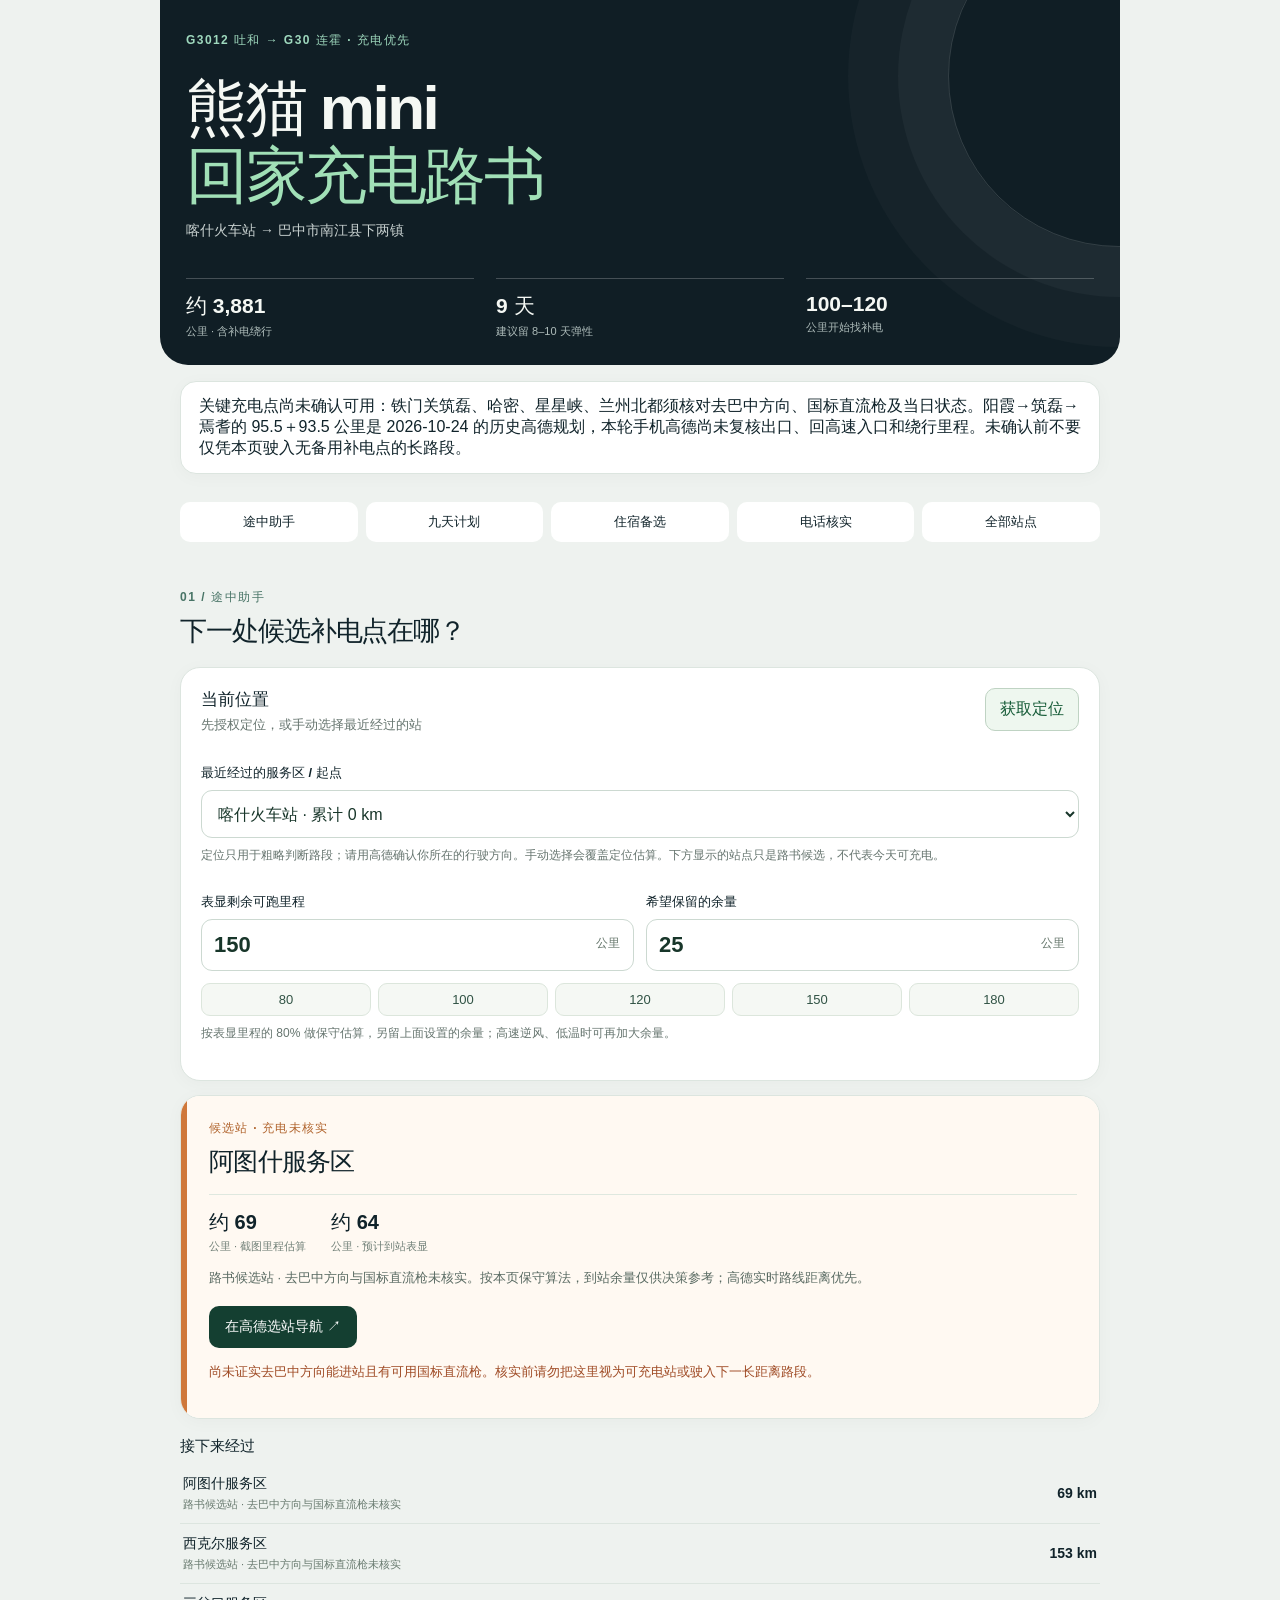
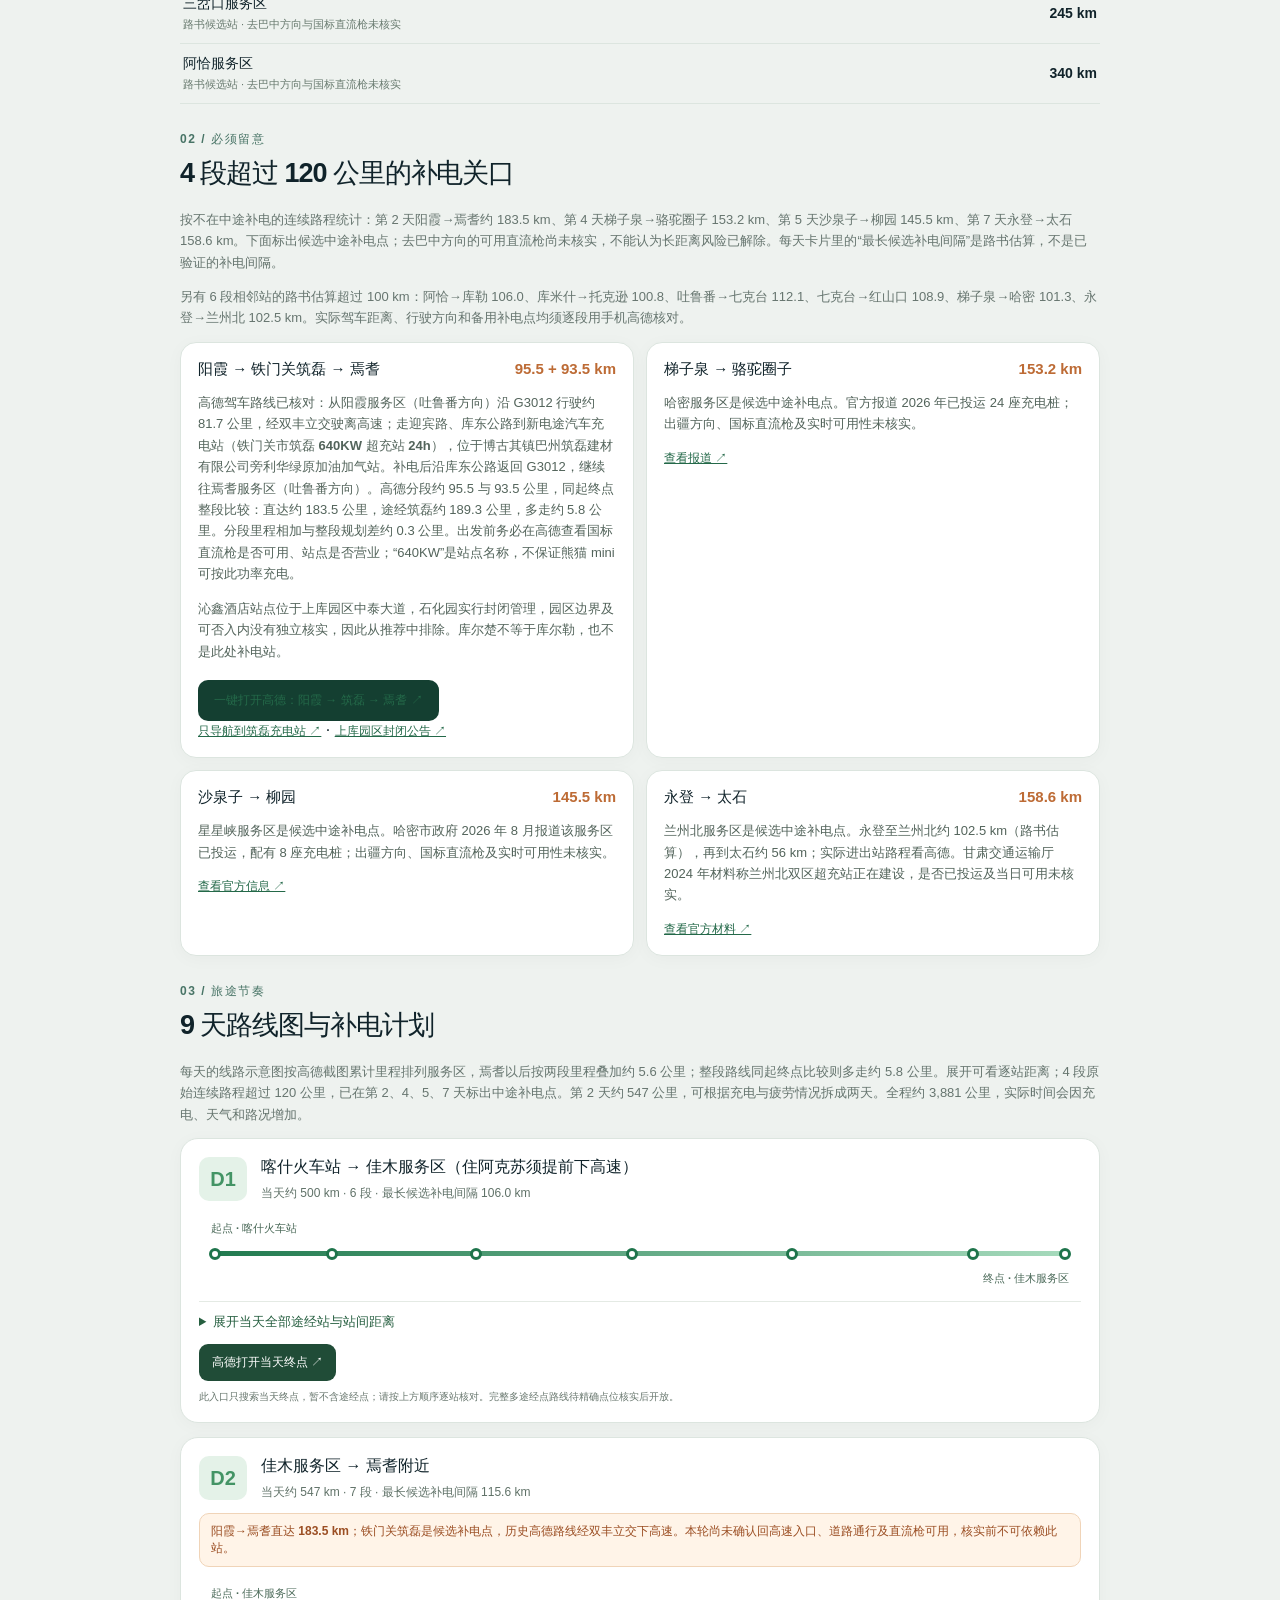
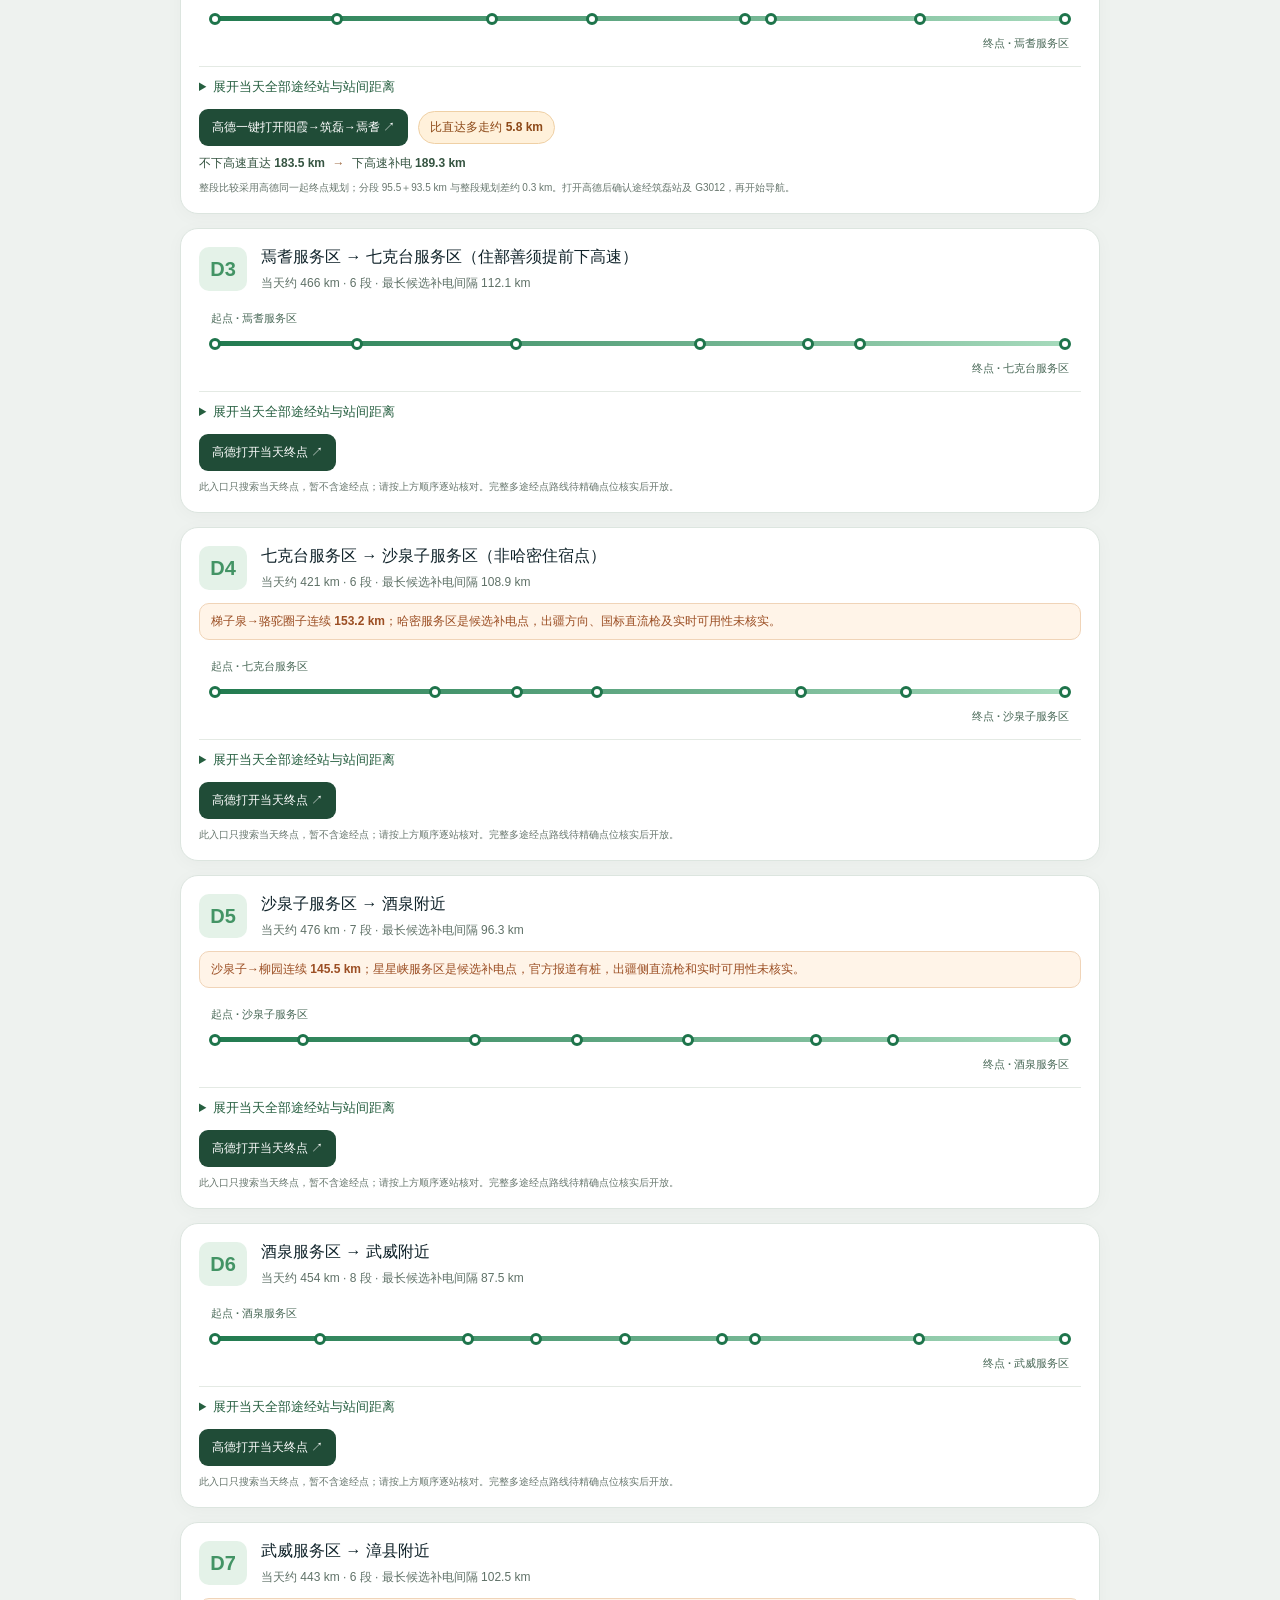
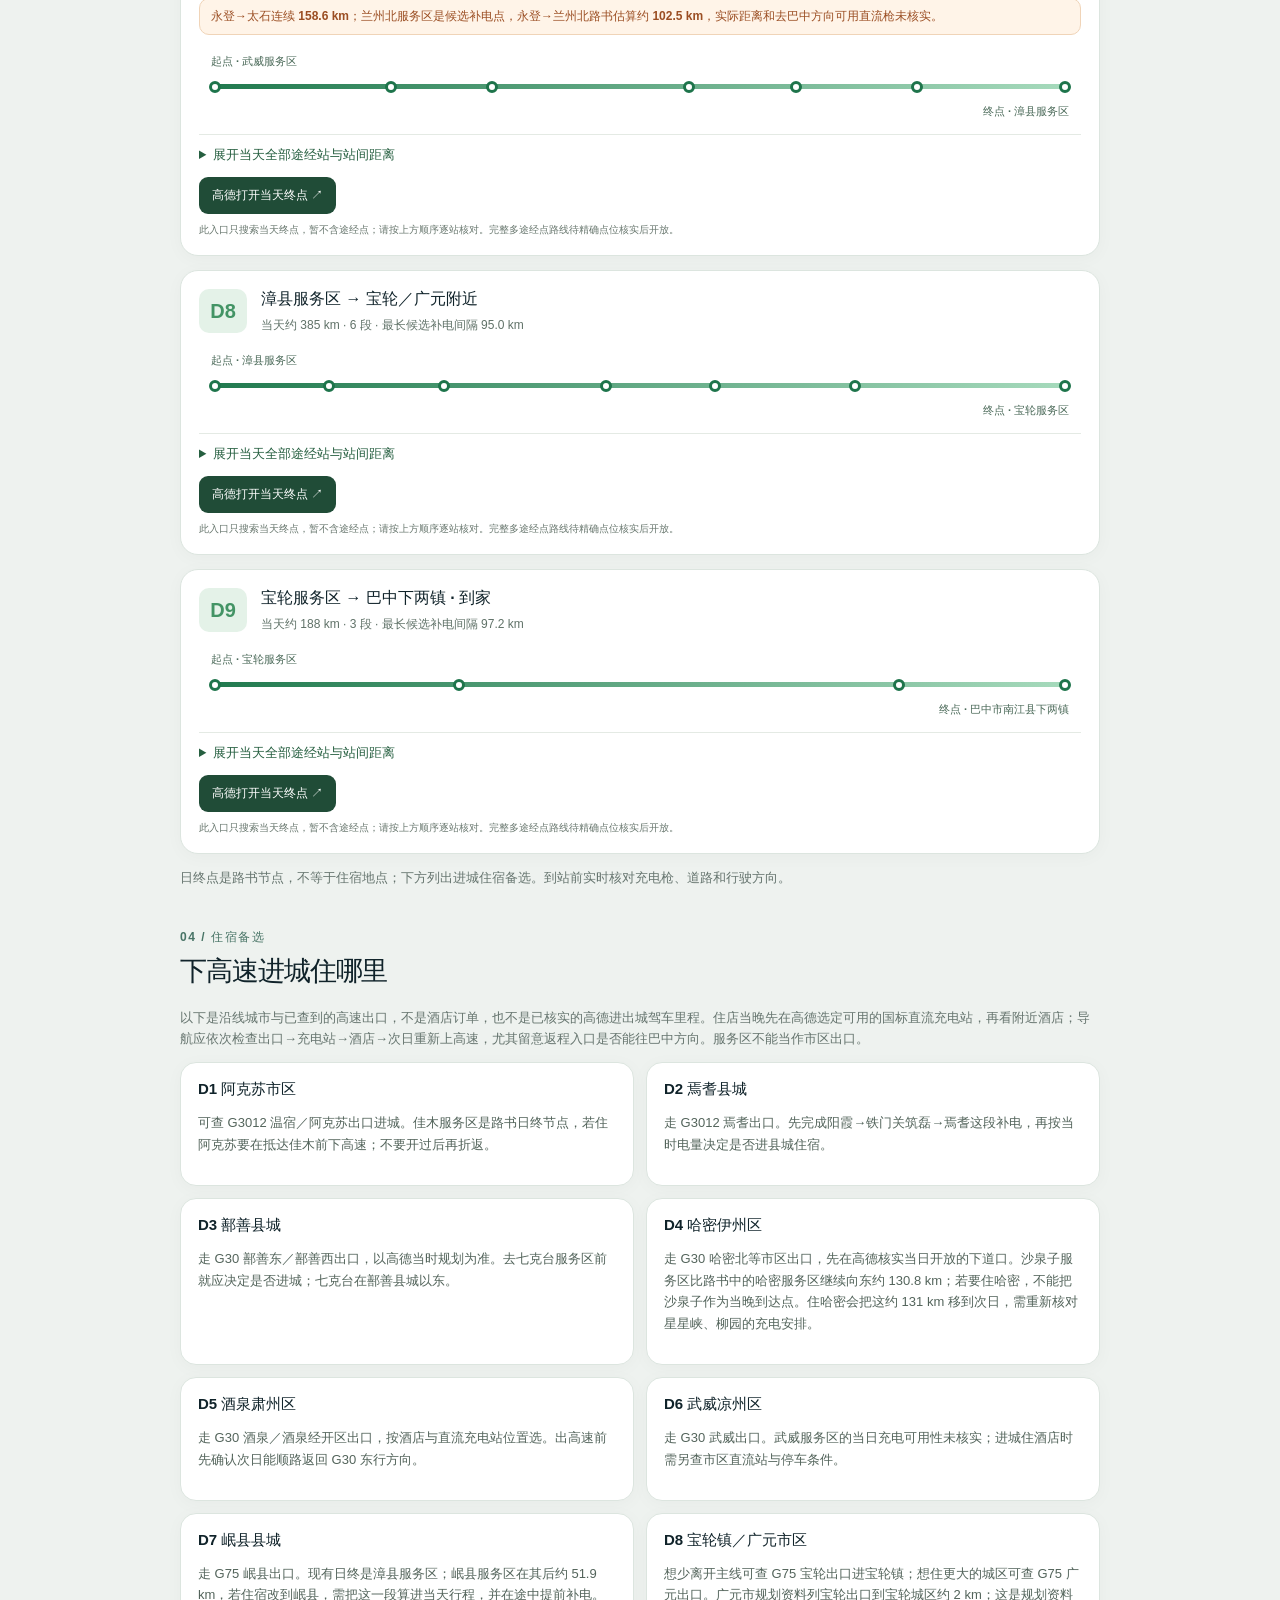
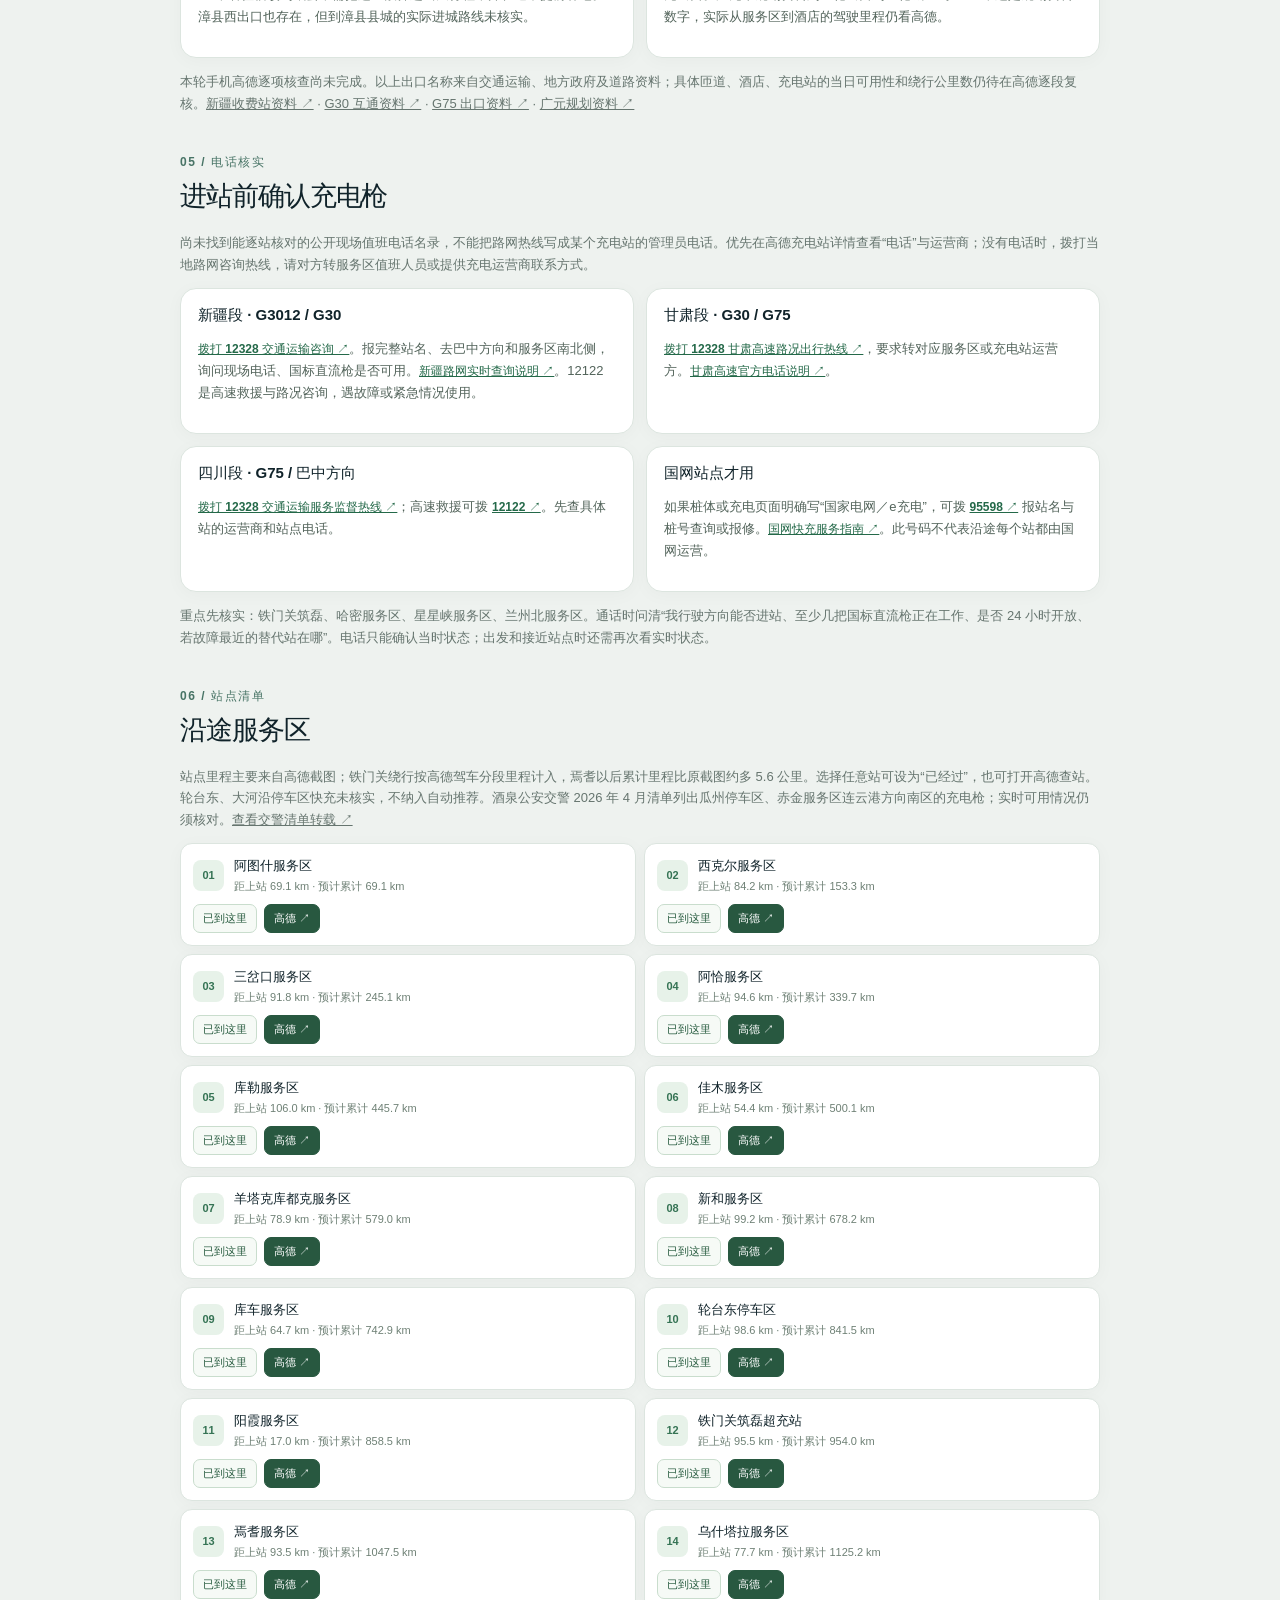
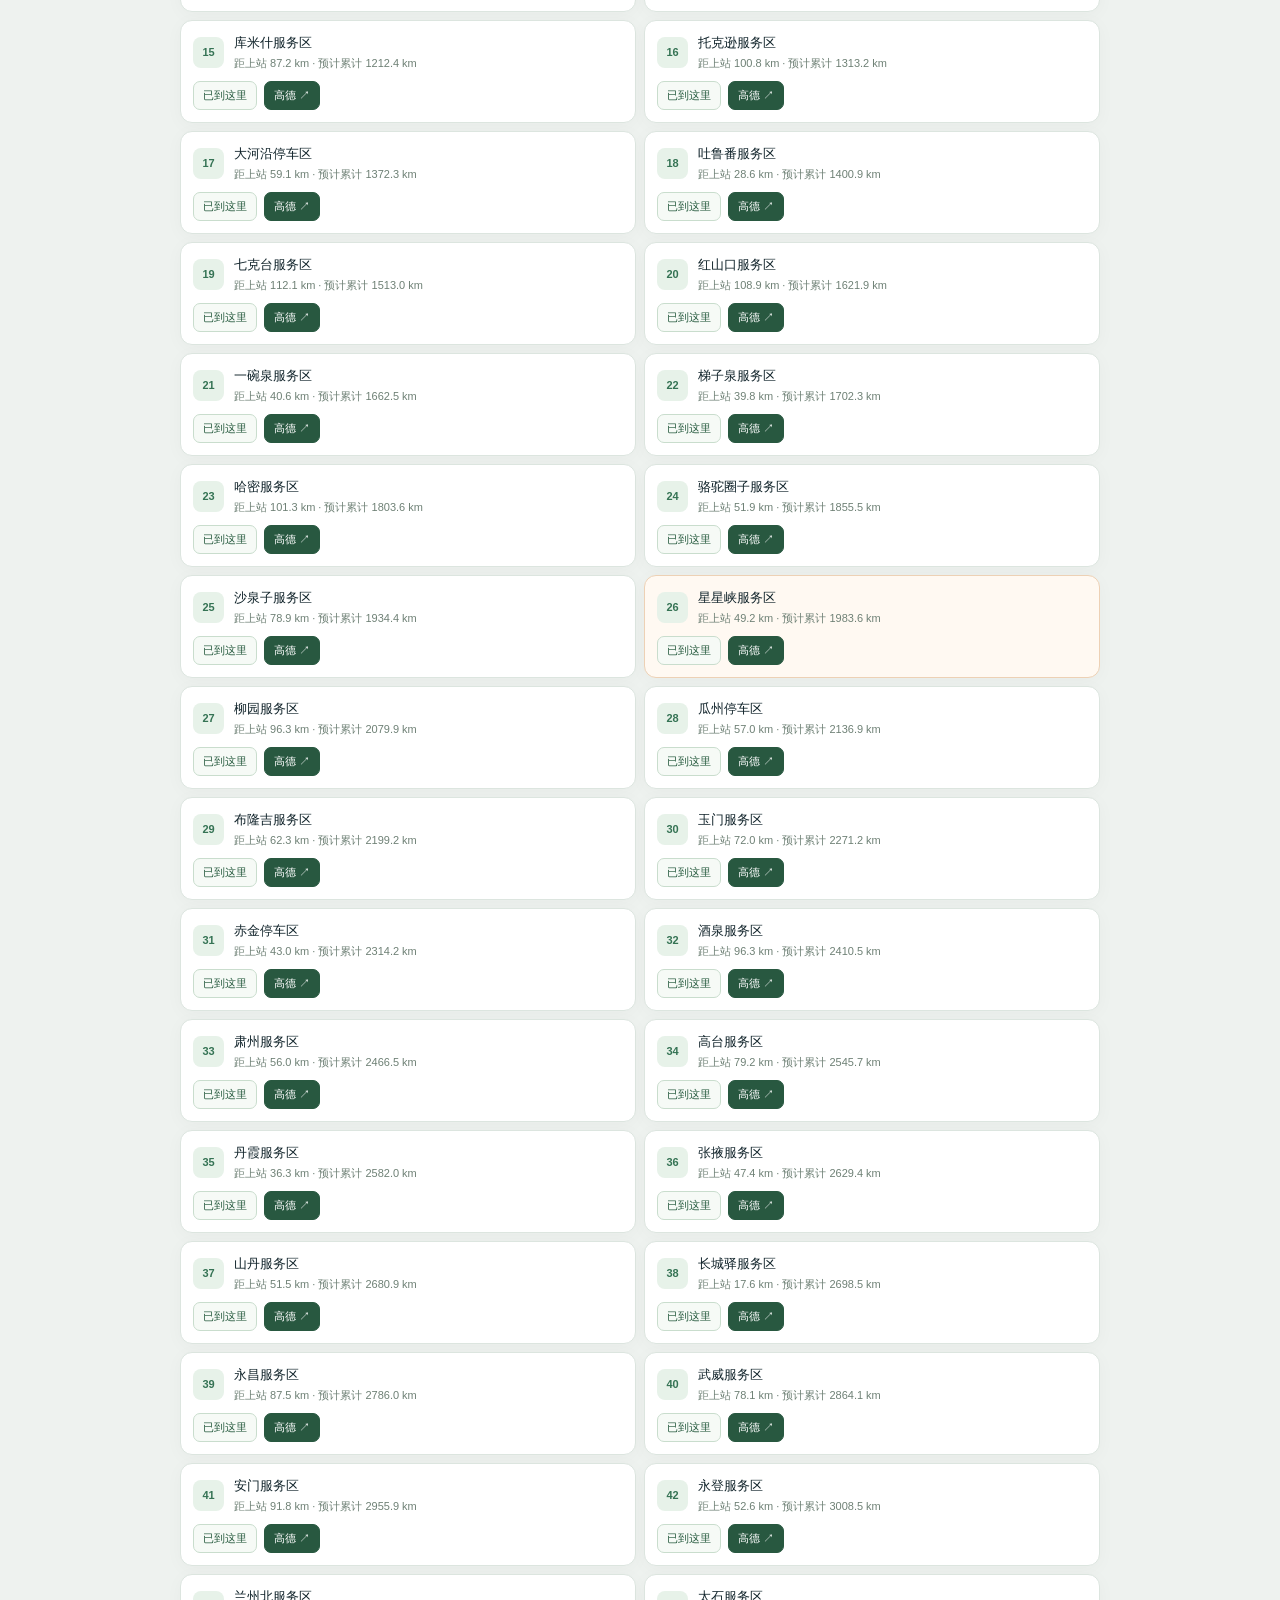
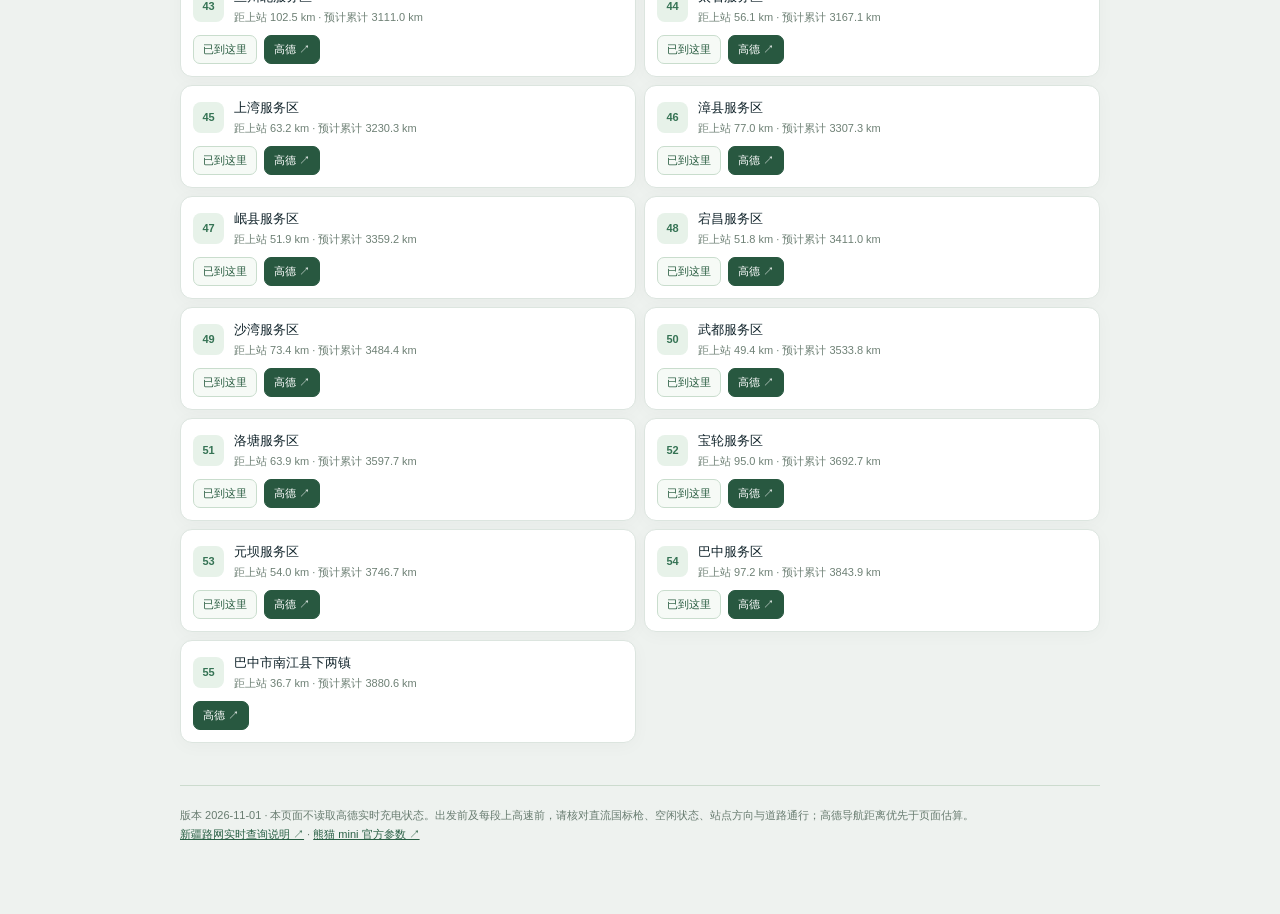
==== commit 885ba744: "Mark unverified charging stops and expand route audit" ====
--- a/index.html
+++ b/index.html
@@ -1,19 +1,19 @@
 <!doctype html><html lang="zh-CN"><head><meta charset="utf-8"><meta name="viewport" content="width=device-width,initial-scale=1,viewport-fit=cover"><meta name="theme-color" content="#101c24"><meta name="description" content="喀什火车站到巴中下两镇，熊猫 mini 充电优先路书"><title>熊猫 mini 回家充电路书</title><link rel="stylesheet" href="./style.css?v=10"></head><body>
 <main class="wrap">
  <header class="hero"><div class="eyebrow">G3012 吐和 → G30 连霍 · 充电优先</div><h1>熊猫 mini<br><span>回家充电路书</span></h1><p>喀什火车站 → 巴中市南江县下两镇</p><div class="hero-stats"><div><b>约 3,881</b><small>公里 · 含补电绕行</small></div><div><b>9 天</b><small>建议留 8–10 天弹性</small></div><div><b>100–120</b><small>公里开始找补电</small></div></div></header>
- <p class="risk" style="padding:14px 18px;margin:16px 0 0"><strong>阳霞→焉耆补电绕行已规划：</strong>经双丰立交到铁门关筑磊站约 95.5 公里，充后返回 G3012 到焉耆约 93.5 公里。进站前用高德核对国标直流枪、实时营业和道路通行。</p>
+ <p class="risk" style="padding:14px 18px;margin:16px 0 0"><strong>关键充电点尚未确认可用：</strong>铁门关筑磊、哈密、星星峡、兰州北都须核对去巴中方向、国标直流枪及当日状态。阳霞→筑磊→焉耆的 95.5＋93.5 公里是 2026-10-24 的历史高德规划，本轮手机高德尚未复核出口、回高速入口和绕行里程。未确认前不要仅凭本页驶入无备用补电点的长路段。</p>
  <nav class="tabs" aria-label="页面分区"><a href="#assist">途中助手</a><a href="#plan">九天计划</a><a href="#stay">住宿备选</a><a href="#contact">电话核实</a><a href="#route">全部站点</a></nav>
- <section id="assist" class="section"><div class="section-title"><span>01 / 途中助手</span><h2>现在该去哪里补电？</h2></div>
-  <div class="card"><div class="row"><div><b>当前位置</b><p id="locationText" class="muted">先授权定位，或手动选择最近经过的站</p></div><button id="locateBtn" class="secondary">获取定位</button></div><label for="currentStop">最近经过的服务区 / 起点</label><select id="currentStop"></select><p class="help">定位只用于粗略判断路段；请用高德确认你所在的行驶方向。手动选择会覆盖定位估算。</p>
-  <div class="inputs"><div><label for="range">表显剩余可跑里程</label><div class="input-unit"><input id="range" type="number" min="0" max="500" step="1" value="150" inputmode="numeric"><span>公里</span></div></div><div><label for="reserve">希望保留的余量</label><div class="input-unit"><input id="reserve" type="number" min="0" max="80" step="5" value="25" inputmode="numeric"><span>公里</span></div></div></div>
+ <section id="assist" class="section"><div class="section-title"><span>01 / 途中助手</span><h2>下一处候选补电点在哪？</h2></div>
+  <div class="card"><div class="row"><div><b>当前位置</b><p id="locationText" class="muted">先授权定位，或手动选择最近经过的站</p></div><button id="locateBtn" class="secondary">获取定位</button></div><label for="currentStop">最近经过的服务区 / 起点</label><select id="currentStop"></select><p class="help">定位只用于粗略判断路段；请用高德确认你所在的行驶方向。手动选择会覆盖定位估算。下方显示的站点只是路书候选，不代表今天可充电。</p>
+  <div class="inputs"><div><label for="range">表显剩余可跑里程</label><div class="input-unit"><input id="range" type="number" min="0" max="500" step="1" value="150" inputmode="numeric"><span>公里</span></div></div><div><label for="reserve">希望保留的余量</label><div class="input-unit"><input id="reserve" type="number" min="25" max="80" step="5" value="25" inputmode="numeric"><span>公里</span></div></div></div>
   <div class="range-chips"><button data-range="80">80</button><button data-range="100">100</button><button data-range="120">120</button><button data-range="150">150</button><button data-range="180">180</button></div><p class="help">按表显里程的 80% 做保守估算，另留上面设置的余量；高速逆风、低温时可再加大余量。</p></div>
   <article id="recommendation" class="recommend" aria-live="polite"></article><div id="nextStops" class="next-list"></div>
  </section>
- <section class="section"><div class="section-title"><span>02 / 必须留意</span><h2>4 段超过 120 公里的补电关口</h2></div><p class="intro">按不在中途补电的连续路程统计：第 2 天阳霞→焉耆约 183.5 km、第 4 天梯子泉→骆驼圈子 153.2 km、第 5 天沙泉子→柳园 145.5 km、第 7 天永登→太石 158.6 km。下面分别标出中途补电点；每天卡片里的“最长候选补电间隔”不把未核实快充的停车区算作补电点，只有确认能充电后才可据此规划续航。</p><div class="risk-grid">
+ <section class="section"><div class="section-title"><span>02 / 必须留意</span><h2>4 段超过 120 公里的补电关口</h2></div><p class="intro">按不在中途补电的连续路程统计：第 2 天阳霞→焉耆约 183.5 km、第 4 天梯子泉→骆驼圈子 153.2 km、第 5 天沙泉子→柳园 145.5 km、第 7 天永登→太石 158.6 km。下面标出候选中途补电点；去巴中方向的可用直流枪尚未核实，不能认为长距离风险已解除。每天卡片里的“最长候选补电间隔”是路书估算，不是已验证的补电间隔。</p><p class="intro">另有 6 段相邻站的路书估算超过 100 km：阿恰→库勒 106.0、库米什→托克逊 100.8、吐鲁番→七克台 112.1、七克台→红山口 108.9、梯子泉→哈密 101.3、永登→兰州北 102.5 km。实际驾车距离、行驶方向和备用补电点均须逐段用手机高德核对。</p><div class="risk-grid">
   <article class="risk"><b>阳霞 → 铁门关筑磊 → 焉耆 <em>95.5 + 93.5 km</em></b><p>高德驾车路线已核对：从阳霞服务区（吐鲁番方向）沿 G3012 行驶约 81.7 公里，经<strong>双丰立交</strong>驶离高速；走迎宾路、库东公路到<strong>新电途汽车充电站（铁门关市筑磊 640KW 超充站 24h）</strong>，位于博古其镇巴州筑磊建材有限公司旁利华绿原加油加气站。补电后沿库东公路返回 G3012，继续往焉耆服务区（吐鲁番方向）。高德分段约 95.5 与 93.5 公里，同起终点整段比较：直达约 183.5 公里，途经筑磊约 189.3 公里，多走约 5.8 公里。分段里程相加与整段规划差约 0.3 公里。出发前务必在高德查看国标直流枪是否可用、站点是否营业；“640KW”是站点名称，不保证熊猫 mini 可按此功率充电。</p><p>沁鑫酒店站点位于上库园区中泰大道，石化园实行封闭管理，园区边界及可否入内没有独立核实，因此从推荐中排除。库尔楚不等于库尔勒，也不是此处补电站。</p><a id="detourRoute" class="action" href="#" target="_blank" rel="noopener">一键打开高德：阳霞 → 筑磊 → 焉耆 ↗</a><br><a id="detourCharger" href="#" target="_blank" rel="noopener">只导航到筑磊充电站 ↗</a> · <a href="https://www.xjkel.gov.cn/xjkrls/c110164/202603/78001e4f631f472bbc2d42831641f511.shtml" target="_blank" rel="noopener">上库园区封闭公告 ↗</a></article>
-  <article class="risk"><b>梯子泉 → 骆驼圈子 <em>153.2 km</em></b><p>中途加哈密服务区。官方报道 2026 年已投运 24 座充电桩；到站前仍须看出疆方向和实时空闲。</p><a href="https://app.xinhuanet.com/news/article.html?articleId=20260727d174bbe7e91a4087a6c690c4014076ea" target="_blank" rel="noopener">查看报道 ↗</a></article>
-  <article class="risk"><b>沙泉子 → 柳园 <em>145.5 km</em></b><p>中途加星星峡服务区。哈密市政府 2026 年 8 月报道该服务区已投运，配有 8 座充电桩；出疆方向直流枪及实时空闲仍须在出发前核对。</p><a href="https://www.hami.gov.cn/hami/c119977/202607/c7229e81aeb74bb99a2f2dc278dbe3d9.shtml" target="_blank" rel="noopener">查看官方信息 ↗</a></article>
-  <article class="risk"><b>永登 → 太石 <em>158.6 km</em></b><p>中途加兰州北服务区。永登至兰州北约 102.5 km（里程桩推算），再到太石约 56 km；实际进出站路程看高德。</p><a href="https://jtys.gansu.gov.cn/jtys/c106393/202110/1880956/files/91c36695680d4c87b001a8243939674c.pdf" target="_blank" rel="noopener">查看官方里程 ↗</a></article>
+  <article class="risk"><b>梯子泉 → 骆驼圈子 <em>153.2 km</em></b><p>哈密服务区是候选中途补电点。官方报道 2026 年已投运 24 座充电桩；出疆方向、国标直流枪及实时可用性未核实。</p><a href="https://app.xinhuanet.com/news/article.html?articleId=20260727d174bbe7e91a4087a6c690c4014076ea" target="_blank" rel="noopener">查看报道 ↗</a></article>
+  <article class="risk"><b>沙泉子 → 柳园 <em>145.5 km</em></b><p>星星峡服务区是候选中途补电点。哈密市政府 2026 年 8 月报道该服务区已投运，配有 8 座充电桩；出疆方向、国标直流枪及实时可用性未核实。</p><a href="https://www.hami.gov.cn/hami/c119977/202607/c7229e81aeb74bb99a2f2dc278dbe3d9.shtml" target="_blank" rel="noopener">查看官方信息 ↗</a></article>
+ <article class="risk"><b>永登 → 太石 <em>158.6 km</em></b><p>兰州北服务区是候选中途补电点。永登至兰州北约 102.5 km（路书估算），再到太石约 56 km；实际进出站路程看高德。甘肃交通运输厅 2024 年材料称兰州北双区超充站正在建设，是否已投运及当日可用未核实。</p><a href="https://jtys.gansu.gov.cn/jtys/c115625/202409/173988539/files/76e8b2e781bb414a96d264bc7e346364.pdf" target="_blank" rel="noopener">查看官方材料 ↗</a></article>
  </div></section>
  <section id="plan" class="section"><div class="section-title"><span>03 / 旅途节奏</span><h2>9 天路线图与补电计划</h2></div><p class="intro">每天的线路示意图按高德截图累计里程排列服务区，焉耆以后按两段里程叠加约 5.6 公里；整段路线同起终点比较则多走约 5.8 公里。展开可看逐站距离；4 段原始连续路程超过 120 公里，已在第 2、4、5、7 天标出中途补电点。第 2 天约 547 公里，可根据充电与疲劳情况拆成两天。全程约 3,881 公里，实际时间会因充电、天气和路况增加。</p><div id="days" class="days"></div><p class="footnote">日终点是路书节点，不等于住宿地点；下方列出进城住宿备选。到站前实时核对充电枪、道路和行驶方向。</p></section>
  <section id="stay" class="section"><div class="section-title"><span>04 / 住宿备选</span><h2>下高速进城住哪里</h2></div><p class="intro">以下是沿线城市与已查到的高速出口，不是酒店订单，也不是已核实的高德进出城驾车里程。住店当晚先在高德选定可用的国标直流充电站，再看附近酒店；导航应依次检查出口→充电站→酒店→次日重新上高速，尤其留意返程入口是否能往巴中方向。服务区不能当作市区出口。</p><div class="risk-grid">
@@ -22,10 +22,10 @@
  <article class="risk"><b>D3 鄯善县城</b><p>走 G30 鄯善东／鄯善西出口，以高德当时规划为准。去七克台服务区前就应决定是否进城；七克台在鄯善县城以东。</p></article>
  <article class="risk"><b>D4 哈密伊州区</b><p>走 G30 哈密北等市区出口，先在高德核实当日开放的下道口。沙泉子服务区比路书中的哈密服务区继续向东约 130.8 km；若要住哈密，不能把沙泉子作为当晚到达点。住哈密会把这约 131 km 移到次日，需重新核对星星峡、柳园的充电安排。</p></article>
  <article class="risk"><b>D5 酒泉肃州区</b><p>走 G30 酒泉／酒泉经开区出口，按酒店与直流充电站位置选。出高速前先确认次日能顺路返回 G30 东行方向。</p></article>
- <article class="risk"><b>D6 武威凉州区</b><p>走 G30 武威出口。武威服务区本身可补电，进城住酒店时再核实市区直流站与停车条件。</p></article>
+ <article class="risk"><b>D6 武威凉州区</b><p>走 G30 武威出口。武威服务区的当日充电可用性未核实；进城住酒店时需另查市区直流站与停车条件。</p></article>
  <article class="risk"><b>D7 岷县县城</b><p>走 G75 岷县出口。现有日终是漳县服务区；岷县服务区在其后约 51.9 km，若住宿改到岷县，需把这一段算进当天行程，并在途中提前补电。漳县西出口也存在，但到漳县县城的实际进城路线未核实。</p></article>
  <article class="risk"><b>D8 宝轮镇／广元市区</b><p>想少离开主线可查 G75 宝轮出口进宝轮镇；想住更大的城区可查 G75 广元出口。广元市规划资料列宝轮出口到宝轮城区约 2 km；这是规划资料数字，实际从服务区到酒店的驾驶里程仍看高德。</p></article>
- </div><p class="footnote">手机高德镜像目前连接超时，以上出口名称来自交通运输、地方政府及道路资料；具体匝道、酒店、充电站的当日可用性和绕行公里数仍待在高德逐段复核。<a href="https://jtyst.xinjiang.gov.cn/xjjtysj/tjgf/201412/ad543d97af8047e8a80db42eb344d8f3.shtml" target="_blank" rel="noopener">新疆收费站资料 ↗</a> · <a href="https://static.sse.com.cn/bond/bridge2/disclosure/announcement/c/202404/035514_20240425_HXWF.pdf" target="_blank" rel="noopener">G30 互通资料 ↗</a> · <a href="https://www.gansu.gov.cn/gsszf/c100056/202011/270338/files/64a1889bbb7a44da9ae75da1155893b0.pdf" target="_blank" rel="noopener">G75 出口资料 ↗</a> · <a href="https://jxj.cngy.gov.cn/UploadFile/SiteFile/20160720104022017/2023/10/25/1afd1ca5e483454da8200a3e011fbda8.pdf" target="_blank" rel="noopener">广元规划资料 ↗</a></p></section>
+ </div><p class="footnote">本轮手机高德逐项核查尚未完成。以上出口名称来自交通运输、地方政府及道路资料；具体匝道、酒店、充电站的当日可用性和绕行公里数仍待在高德逐段复核。<a href="https://jtyst.xinjiang.gov.cn/xjjtysj/tjgf/201412/ad543d97af8047e8a80db42eb344d8f3.shtml" target="_blank" rel="noopener">新疆收费站资料 ↗</a> · <a href="https://static.sse.com.cn/bond/bridge2/disclosure/announcement/c/202404/035514_20240425_HXWF.pdf" target="_blank" rel="noopener">G30 互通资料 ↗</a> · <a href="https://www.gansu.gov.cn/gsszf/c100056/202011/270338/files/64a1889bbb7a44da9ae75da1155893b0.pdf" target="_blank" rel="noopener">G75 出口资料 ↗</a> · <a href="https://jxj.cngy.gov.cn/UploadFile/SiteFile/20160720104022017/2023/10/25/1afd1ca5e483454da8200a3e011fbda8.pdf" target="_blank" rel="noopener">广元规划资料 ↗</a></p></section>
  <section id="contact" class="section"><div class="section-title"><span>05 / 电话核实</span><h2>进站前确认充电枪</h2></div><p class="intro">尚未找到能逐站核对的公开现场值班电话名录，不能把路网热线写成某个充电站的管理员电话。优先在高德充电站详情查看“电话”与运营商；没有电话时，拨打当地路网咨询热线，请对方转服务区值班人员或提供充电运营商联系方式。</p><div class="risk-grid">
  <article class="risk"><b>新疆段 · G3012 / G30</b><p><a href="tel:12328">拨打 12328 交通运输咨询 ↗</a>。报完整站名、去巴中方向和服务区南北侧，询问现场电话、国标直流枪是否可用。<a href="https://jtyst.xinjiang.gov.cn/xjjtysj/zwgg/202609/57644a3cda6c4cdaa9fd29081bff42d4.shtml" target="_blank" rel="noopener">新疆路网实时查询说明 ↗</a>。12122 是高速救援与路况咨询，遇故障或紧急情况使用。</p></article>
  <article class="risk"><b>甘肃段 · G30 / G75</b><p><a href="tel:12328">拨打 12328 甘肃高速路况出行热线 ↗</a>，要求转对应服务区或充电站运营方。<a href="https://www.gsgaosu.cn/col_gis/index/" target="_blank" rel="noopener">甘肃高速官方电话说明 ↗</a>。</p></article>
@@ -34,4 +34,4 @@
  </div><p class="footnote">重点先核实：铁门关筑磊、哈密服务区、星星峡服务区、兰州北服务区。通话时问清“我行驶方向能否进站、至少几把国标直流枪正在工作、是否 24 小时开放、若故障最近的替代站在哪”。电话只能确认当时状态；出发和接近站点时还需再次看实时状态。</p></section>
  <section id="route" class="section"><div class="section-title"><span>06 / 站点清单</span><h2>沿途服务区</h2></div><p class="intro">站点里程主要来自高德截图；铁门关绕行按高德驾车分段里程计入，焉耆以后累计里程比原截图约多 5.6 公里。选择任意站可设为“已经过”，也可打开高德查站。轮台东、大河沿停车区快充未核实，不纳入自动推荐。酒泉公安交警 2026 年 4 月清单列出瓜州停车区、赤金服务区连云港方向南区的充电枪；实时可用情况仍须核对。<a href="https://www.toutiao.com/article/7633337547795464739/" target="_blank" rel="noopener">查看交警清单转载 ↗</a></p><div id="allStops" class="all-stops"></div></section>
  <footer>版本 2026-11-01 · 本页面不读取高德实时充电状态。出发前及每段上高速前，请核对直流国标枪、空闲状态、站点方向与道路通行；高德导航距离优先于页面估算。<br><a href="https://jtyst.xinjiang.gov.cn/xjjtysj/zwgg/202609/57644a3cda6c4cdaa9fd29081bff42d4.shtml" target="_blank" rel="noopener">新疆路网实时查询说明 ↗</a> · <a href="https://www.geely.com/-/media/project/web-portal/parallel-car/xiongmaomini/geely-xiongmao-mini-specification-table.pdf" target="_blank" rel="noopener">熊猫 mini 官方参数 ↗</a></footer>
-</main><script type="module" src="./app.js?v=15"></script></body></html>
+</main><script type="module" src="./app.js?v=16"></script></body></html>
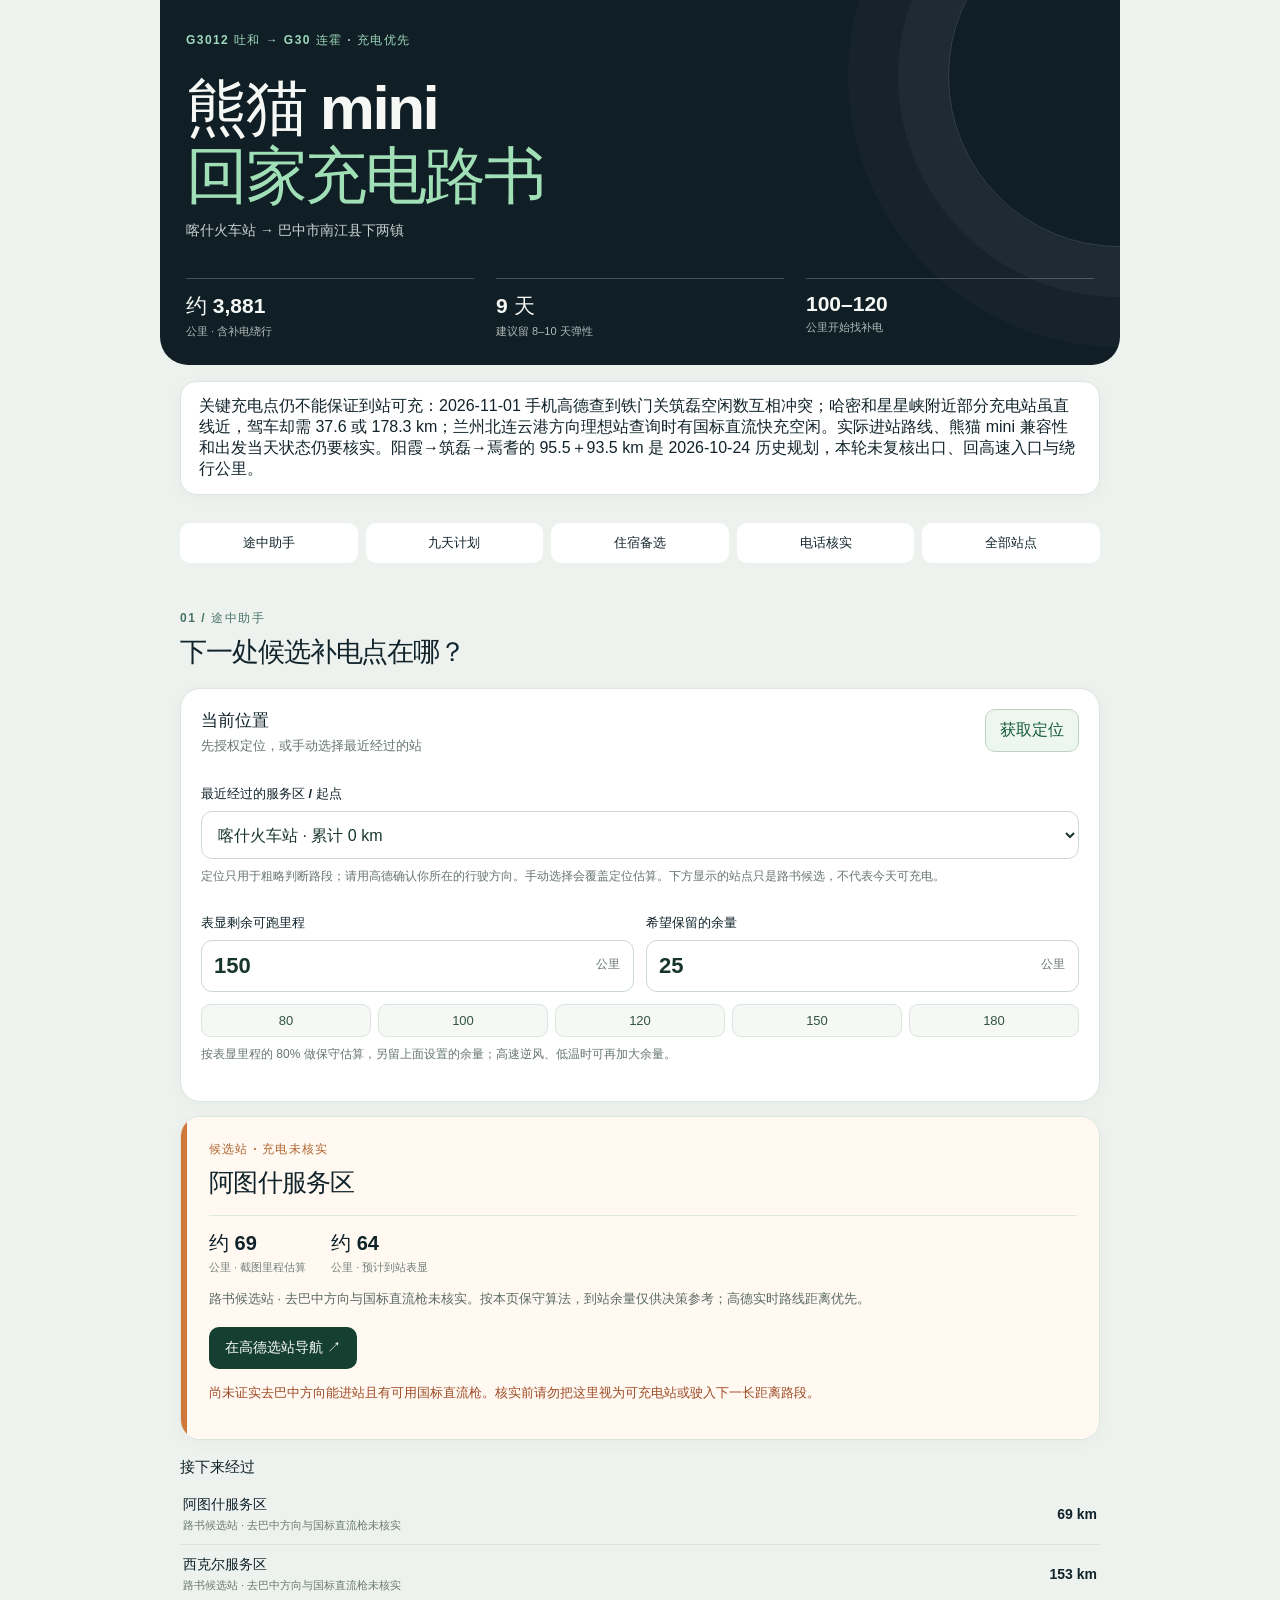
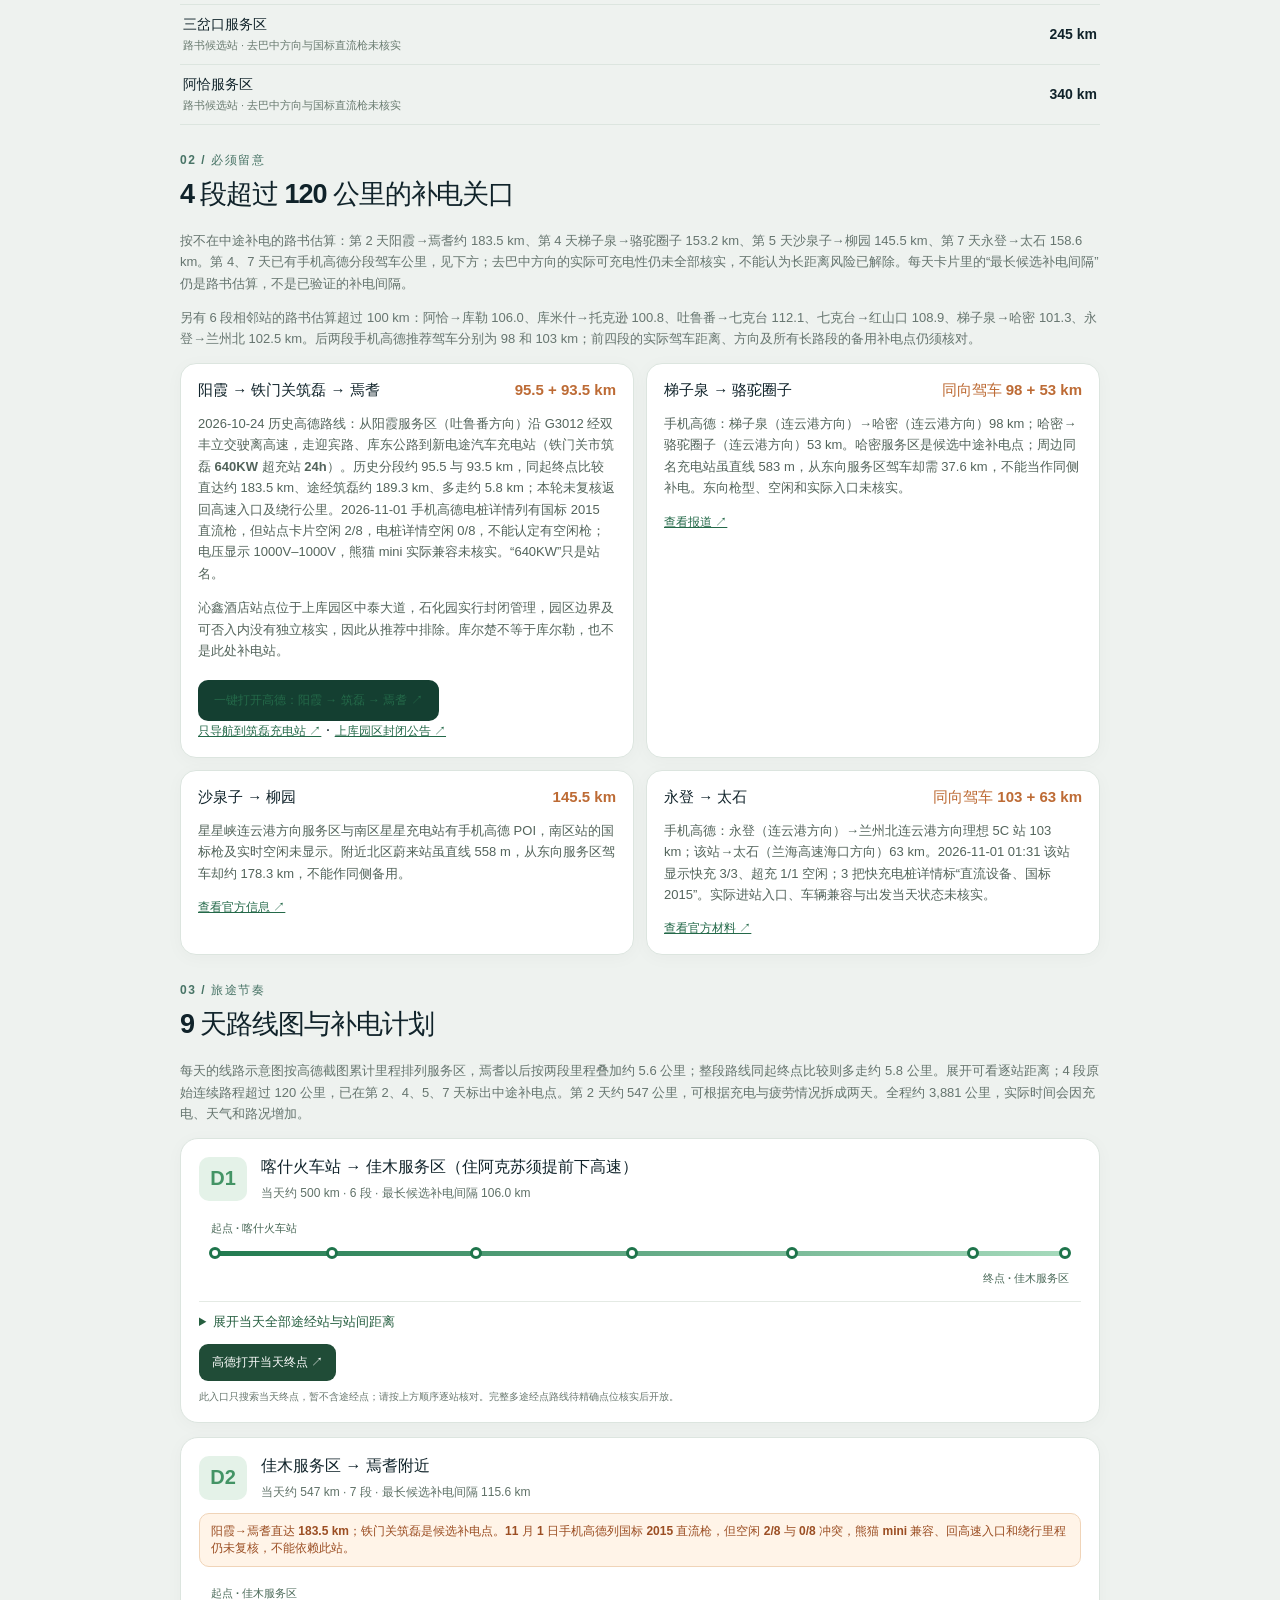
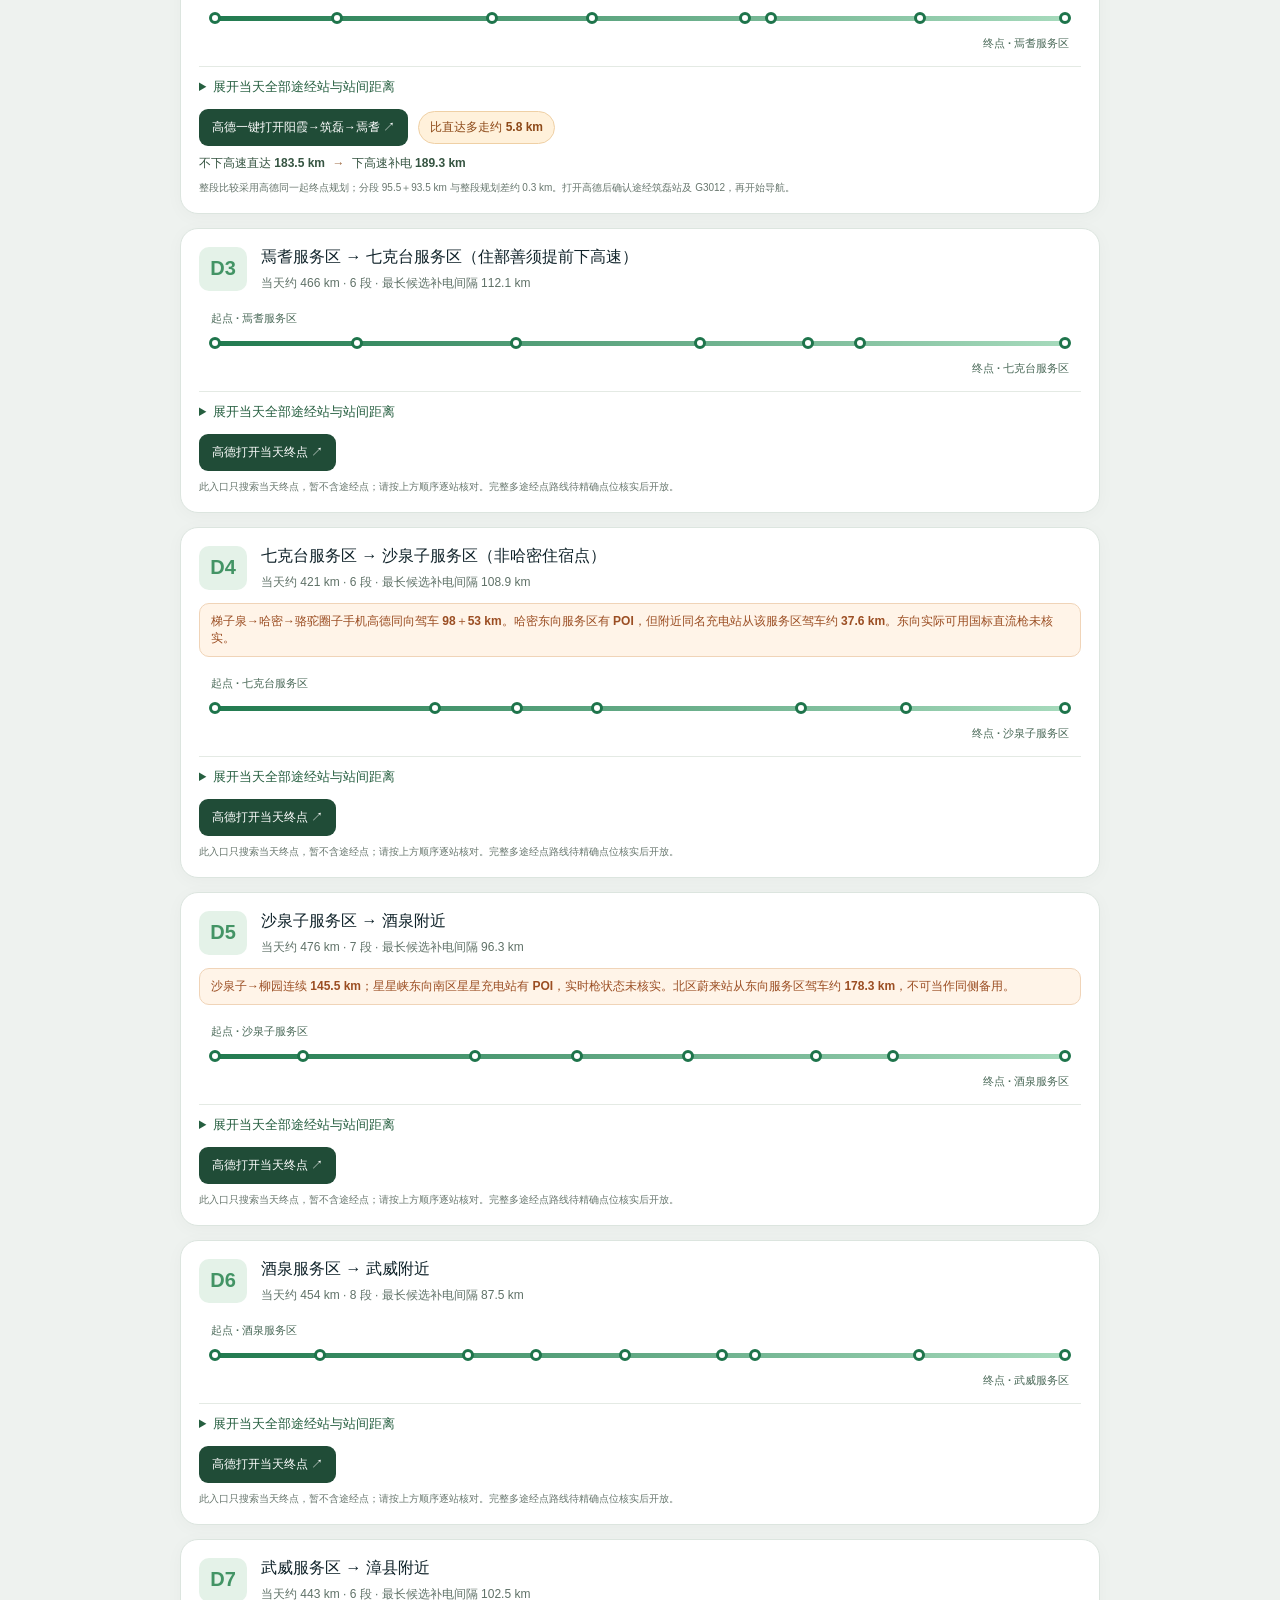
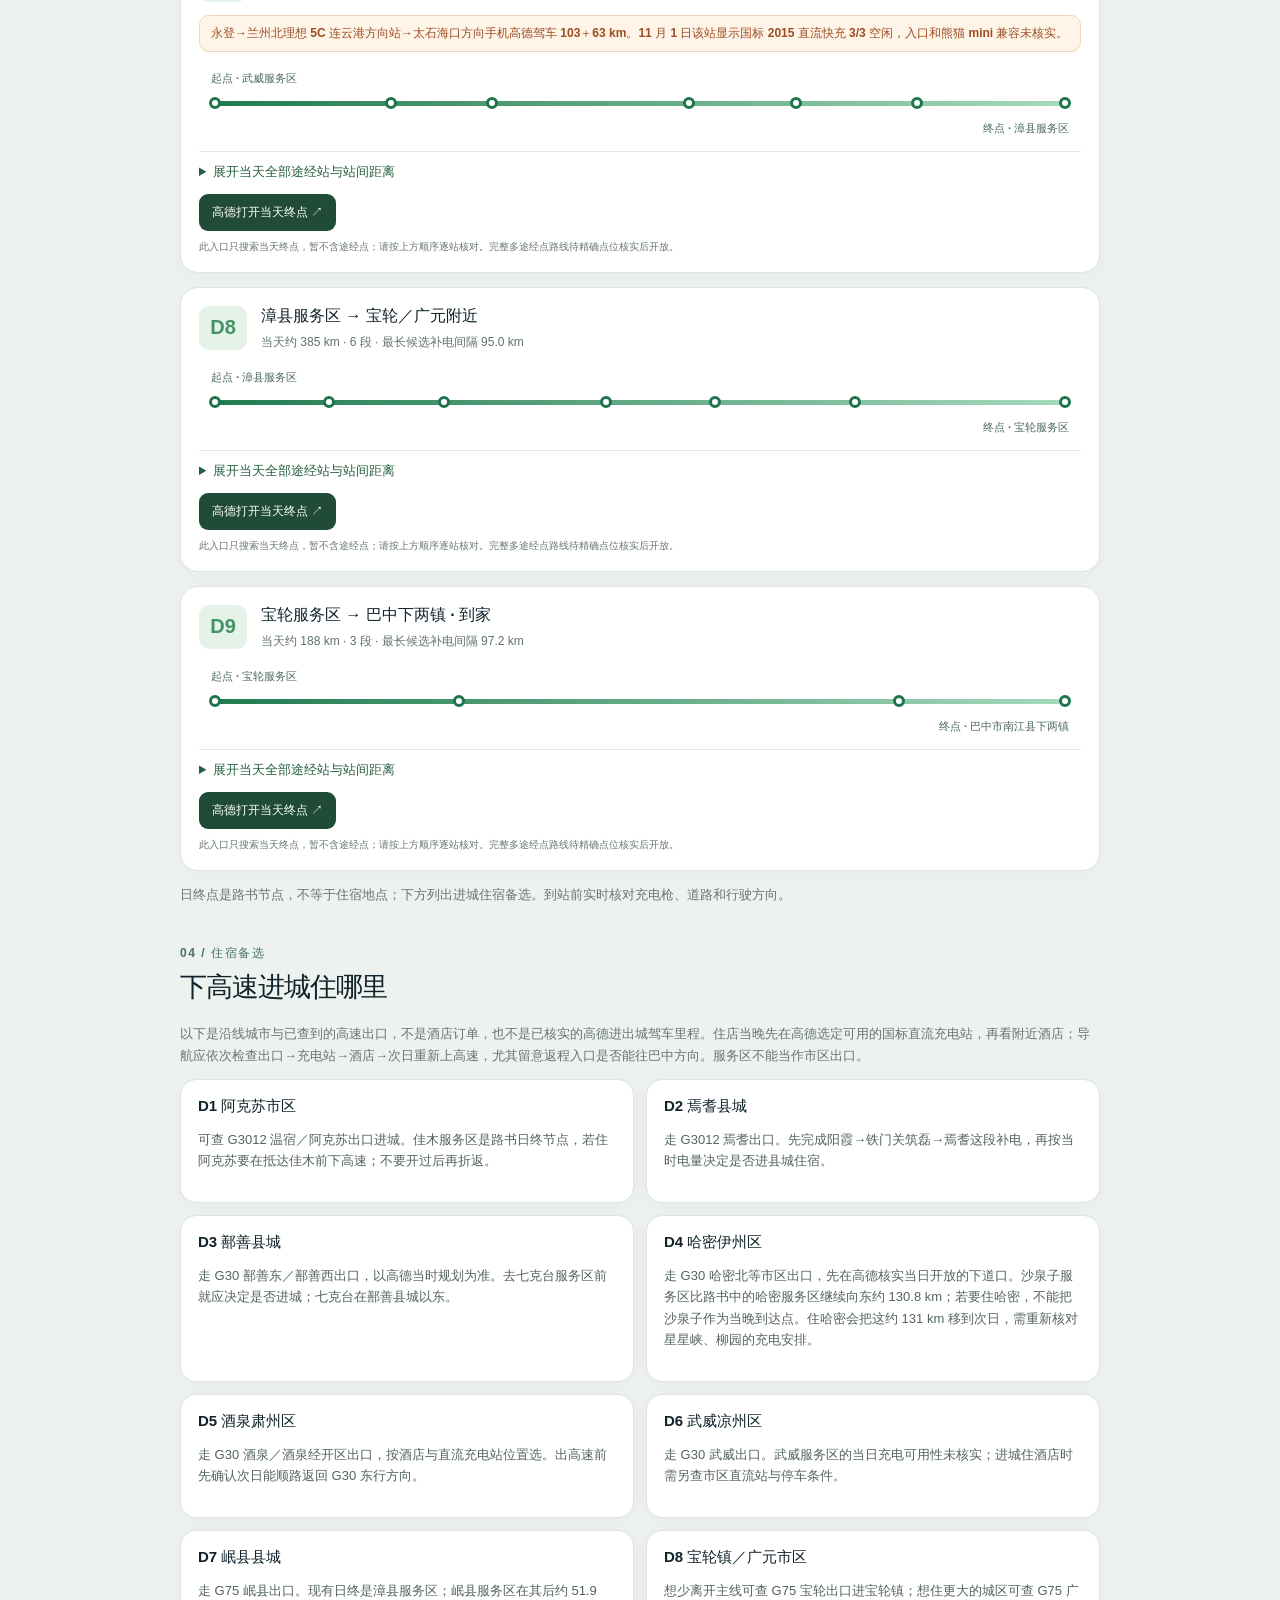
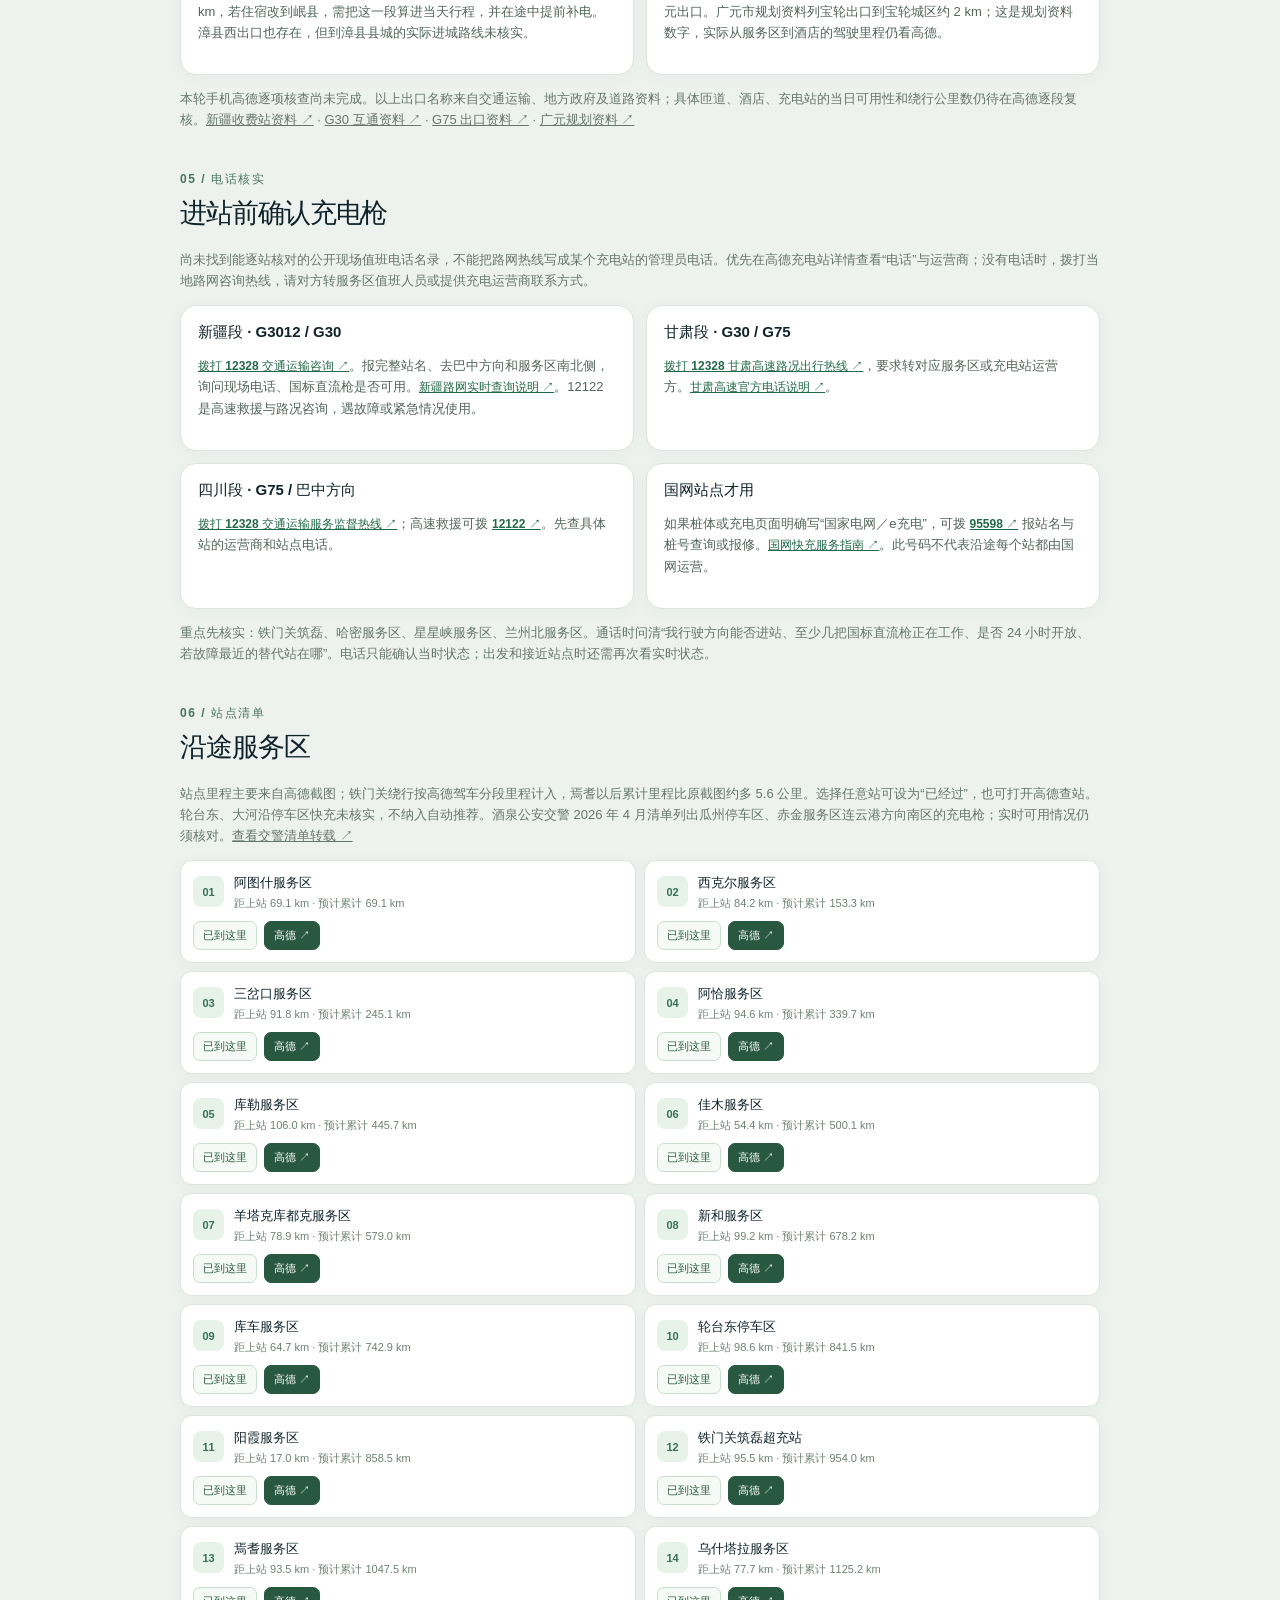
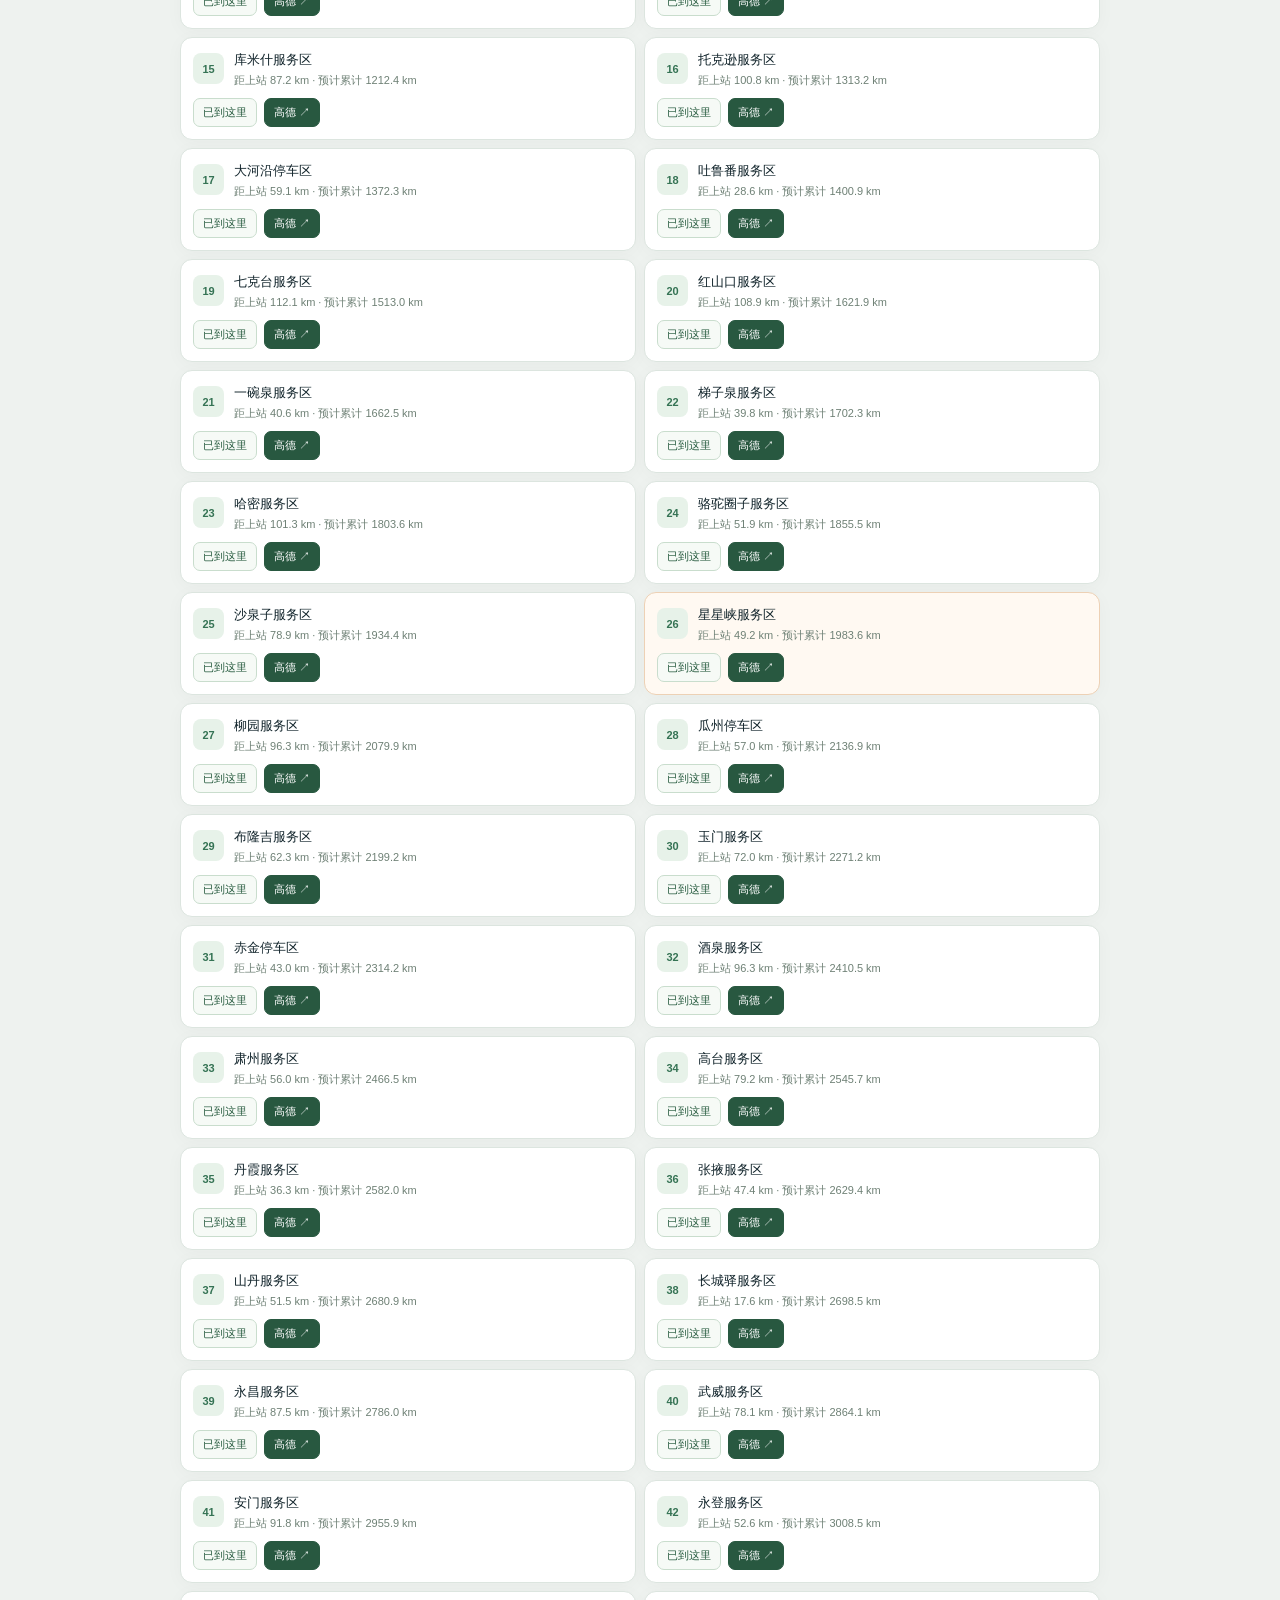
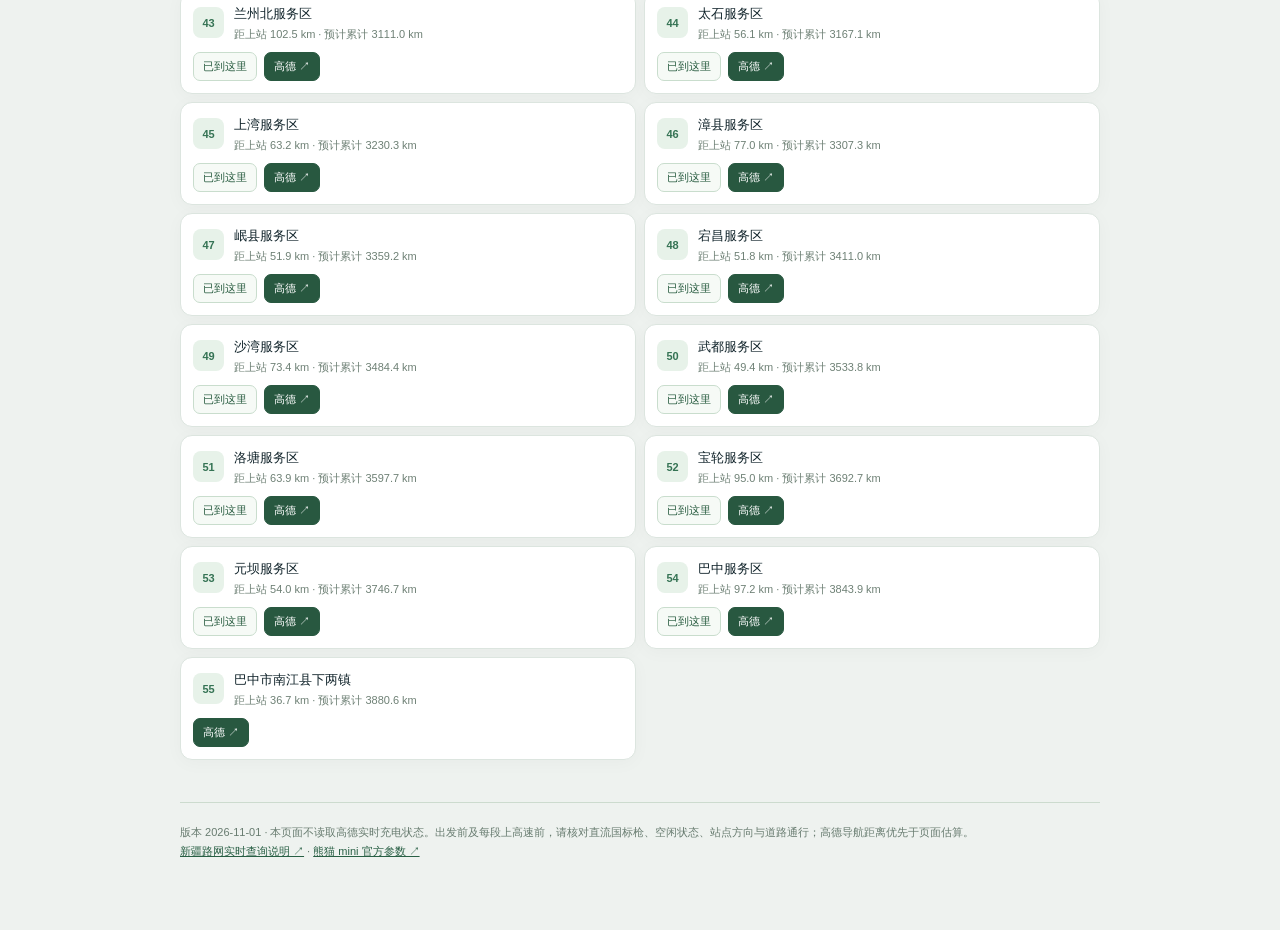
==== commit 467996c3: "Record mobile AMap charging audit findings" ====
--- a/index.html
+++ b/index.html
@@ -1,7 +1,7 @@
 <!doctype html><html lang="zh-CN"><head><meta charset="utf-8"><meta name="viewport" content="width=device-width,initial-scale=1,viewport-fit=cover"><meta name="theme-color" content="#101c24"><meta name="description" content="喀什火车站到巴中下两镇，熊猫 mini 充电优先路书"><title>熊猫 mini 回家充电路书</title><link rel="stylesheet" href="./style.css?v=10"></head><body>
 <main class="wrap">
  <header class="hero"><div class="eyebrow">G3012 吐和 → G30 连霍 · 充电优先</div><h1>熊猫 mini<br><span>回家充电路书</span></h1><p>喀什火车站 → 巴中市南江县下两镇</p><div class="hero-stats"><div><b>约 3,881</b><small>公里 · 含补电绕行</small></div><div><b>9 天</b><small>建议留 8–10 天弹性</small></div><div><b>100–120</b><small>公里开始找补电</small></div></div></header>
- <p class="risk" style="padding:14px 18px;margin:16px 0 0"><strong>关键充电点尚未确认可用：</strong>铁门关筑磊、哈密、星星峡、兰州北都须核对去巴中方向、国标直流枪及当日状态。阳霞→筑磊→焉耆的 95.5＋93.5 公里是 2026-10-24 的历史高德规划，本轮手机高德尚未复核出口、回高速入口和绕行里程。未确认前不要仅凭本页驶入无备用补电点的长路段。</p>
+ <p class="risk" style="padding:14px 18px;margin:16px 0 0"><strong>关键充电点仍不能保证到站可充：</strong>2026-11-01 手机高德查到铁门关筑磊空闲数互相冲突；哈密和星星峡附近部分充电站虽直线近，驾车却需 37.6 或 178.3 km；兰州北连云港方向理想站查询时有国标直流快充空闲。实际进站路线、熊猫 mini 兼容性和出发当天状态仍要核实。阳霞→筑磊→焉耆的 95.5＋93.5 km 是 2026-10-24 历史规划，本轮未复核出口、回高速入口与绕行公里。</p>
  <nav class="tabs" aria-label="页面分区"><a href="#assist">途中助手</a><a href="#plan">九天计划</a><a href="#stay">住宿备选</a><a href="#contact">电话核实</a><a href="#route">全部站点</a></nav>
  <section id="assist" class="section"><div class="section-title"><span>01 / 途中助手</span><h2>下一处候选补电点在哪？</h2></div>
   <div class="card"><div class="row"><div><b>当前位置</b><p id="locationText" class="muted">先授权定位，或手动选择最近经过的站</p></div><button id="locateBtn" class="secondary">获取定位</button></div><label for="currentStop">最近经过的服务区 / 起点</label><select id="currentStop"></select><p class="help">定位只用于粗略判断路段；请用高德确认你所在的行驶方向。手动选择会覆盖定位估算。下方显示的站点只是路书候选，不代表今天可充电。</p>
@@ -9,11 +9,11 @@
   <div class="range-chips"><button data-range="80">80</button><button data-range="100">100</button><button data-range="120">120</button><button data-range="150">150</button><button data-range="180">180</button></div><p class="help">按表显里程的 80% 做保守估算，另留上面设置的余量；高速逆风、低温时可再加大余量。</p></div>
   <article id="recommendation" class="recommend" aria-live="polite"></article><div id="nextStops" class="next-list"></div>
  </section>
- <section class="section"><div class="section-title"><span>02 / 必须留意</span><h2>4 段超过 120 公里的补电关口</h2></div><p class="intro">按不在中途补电的连续路程统计：第 2 天阳霞→焉耆约 183.5 km、第 4 天梯子泉→骆驼圈子 153.2 km、第 5 天沙泉子→柳园 145.5 km、第 7 天永登→太石 158.6 km。下面标出候选中途补电点；去巴中方向的可用直流枪尚未核实，不能认为长距离风险已解除。每天卡片里的“最长候选补电间隔”是路书估算，不是已验证的补电间隔。</p><p class="intro">另有 6 段相邻站的路书估算超过 100 km：阿恰→库勒 106.0、库米什→托克逊 100.8、吐鲁番→七克台 112.1、七克台→红山口 108.9、梯子泉→哈密 101.3、永登→兰州北 102.5 km。实际驾车距离、行驶方向和备用补电点均须逐段用手机高德核对。</p><div class="risk-grid">
-  <article class="risk"><b>阳霞 → 铁门关筑磊 → 焉耆 <em>95.5 + 93.5 km</em></b><p>高德驾车路线已核对：从阳霞服务区（吐鲁番方向）沿 G3012 行驶约 81.7 公里，经<strong>双丰立交</strong>驶离高速；走迎宾路、库东公路到<strong>新电途汽车充电站（铁门关市筑磊 640KW 超充站 24h）</strong>，位于博古其镇巴州筑磊建材有限公司旁利华绿原加油加气站。补电后沿库东公路返回 G3012，继续往焉耆服务区（吐鲁番方向）。高德分段约 95.5 与 93.5 公里，同起终点整段比较：直达约 183.5 公里，途经筑磊约 189.3 公里，多走约 5.8 公里。分段里程相加与整段规划差约 0.3 公里。出发前务必在高德查看国标直流枪是否可用、站点是否营业；“640KW”是站点名称，不保证熊猫 mini 可按此功率充电。</p><p>沁鑫酒店站点位于上库园区中泰大道，石化园实行封闭管理，园区边界及可否入内没有独立核实，因此从推荐中排除。库尔楚不等于库尔勒，也不是此处补电站。</p><a id="detourRoute" class="action" href="#" target="_blank" rel="noopener">一键打开高德：阳霞 → 筑磊 → 焉耆 ↗</a><br><a id="detourCharger" href="#" target="_blank" rel="noopener">只导航到筑磊充电站 ↗</a> · <a href="https://www.xjkel.gov.cn/xjkrls/c110164/202603/78001e4f631f472bbc2d42831641f511.shtml" target="_blank" rel="noopener">上库园区封闭公告 ↗</a></article>
-  <article class="risk"><b>梯子泉 → 骆驼圈子 <em>153.2 km</em></b><p>哈密服务区是候选中途补电点。官方报道 2026 年已投运 24 座充电桩；出疆方向、国标直流枪及实时可用性未核实。</p><a href="https://app.xinhuanet.com/news/article.html?articleId=20260727d174bbe7e91a4087a6c690c4014076ea" target="_blank" rel="noopener">查看报道 ↗</a></article>
-  <article class="risk"><b>沙泉子 → 柳园 <em>145.5 km</em></b><p>星星峡服务区是候选中途补电点。哈密市政府 2026 年 8 月报道该服务区已投运，配有 8 座充电桩；出疆方向、国标直流枪及实时可用性未核实。</p><a href="https://www.hami.gov.cn/hami/c119977/202607/c7229e81aeb74bb99a2f2dc278dbe3d9.shtml" target="_blank" rel="noopener">查看官方信息 ↗</a></article>
- <article class="risk"><b>永登 → 太石 <em>158.6 km</em></b><p>兰州北服务区是候选中途补电点。永登至兰州北约 102.5 km（路书估算），再到太石约 56 km；实际进出站路程看高德。甘肃交通运输厅 2024 年材料称兰州北双区超充站正在建设，是否已投运及当日可用未核实。</p><a href="https://jtys.gansu.gov.cn/jtys/c115625/202409/173988539/files/76e8b2e781bb414a96d264bc7e346364.pdf" target="_blank" rel="noopener">查看官方材料 ↗</a></article>
+ <section class="section"><div class="section-title"><span>02 / 必须留意</span><h2>4 段超过 120 公里的补电关口</h2></div><p class="intro">按不在中途补电的路书估算：第 2 天阳霞→焉耆约 183.5 km、第 4 天梯子泉→骆驼圈子 153.2 km、第 5 天沙泉子→柳园 145.5 km、第 7 天永登→太石 158.6 km。第 4、7 天已有手机高德分段驾车公里，见下方；去巴中方向的实际可充电性仍未全部核实，不能认为长距离风险已解除。每天卡片里的“最长候选补电间隔”仍是路书估算，不是已验证的补电间隔。</p><p class="intro">另有 6 段相邻站的路书估算超过 100 km：阿恰→库勒 106.0、库米什→托克逊 100.8、吐鲁番→七克台 112.1、七克台→红山口 108.9、梯子泉→哈密 101.3、永登→兰州北 102.5 km。后两段手机高德推荐驾车分别为 98 和 103 km；前四段的实际驾车距离、方向及所有长路段的备用补电点仍须核对。</p><div class="risk-grid">
+  <article class="risk"><b>阳霞 → 铁门关筑磊 → 焉耆 <em>95.5 + 93.5 km</em></b><p>2026-10-24 历史高德路线：从阳霞服务区（吐鲁番方向）沿 G3012 经<strong>双丰立交</strong>驶离高速，走迎宾路、库东公路到<strong>新电途汽车充电站（铁门关市筑磊 640KW 超充站 24h）</strong>。历史分段约 95.5 与 93.5 km，同起终点比较直达约 183.5 km、途经筑磊约 189.3 km、多走约 5.8 km；本轮未复核返回高速入口及绕行公里。2026-11-01 手机高德电桩详情列有国标 2015 直流枪，但站点卡片空闲 2/8，电桩详情空闲 0/8，不能认定有空闲枪；电压显示 1000V–1000V，熊猫 mini 实际兼容未核实。“640KW”只是站名。</p><p>沁鑫酒店站点位于上库园区中泰大道，石化园实行封闭管理，园区边界及可否入内没有独立核实，因此从推荐中排除。库尔楚不等于库尔勒，也不是此处补电站。</p><a id="detourRoute" class="action" href="#" target="_blank" rel="noopener">一键打开高德：阳霞 → 筑磊 → 焉耆 ↗</a><br><a id="detourCharger" href="#" target="_blank" rel="noopener">只导航到筑磊充电站 ↗</a> · <a href="https://www.xjkel.gov.cn/xjkrls/c110164/202603/78001e4f631f472bbc2d42831641f511.shtml" target="_blank" rel="noopener">上库园区封闭公告 ↗</a></article>
+  <article class="risk"><b>梯子泉 → 骆驼圈子 <em>同向驾车 98 + 53 km</em></b><p>手机高德：梯子泉（连云港方向）→哈密（连云港方向）98 km；哈密→骆驼圈子（连云港方向）53 km。哈密服务区是候选中途补电点；周边同名充电站虽直线 583 m，从东向服务区驾车却需 37.6 km，不能当作同侧补电。东向枪型、空闲和实际入口未核实。</p><a href="https://app.xinhuanet.com/news/article.html?articleId=20260727d174bbe7e91a4087a6c690c4014076ea" target="_blank" rel="noopener">查看报道 ↗</a></article>
+  <article class="risk"><b>沙泉子 → 柳园 <em>145.5 km</em></b><p>星星峡连云港方向服务区与南区星星充电站有手机高德 POI，南区站的国标枪及实时空闲未显示。附近北区蔚来站虽直线 558 m，从东向服务区驾车却约 178.3 km，不能作同侧备用。</p><a href="https://www.hami.gov.cn/hami/c119977/202607/c7229e81aeb74bb99a2f2dc278dbe3d9.shtml" target="_blank" rel="noopener">查看官方信息 ↗</a></article>
+ <article class="risk"><b>永登 → 太石 <em>同向驾车 103 + 63 km</em></b><p>手机高德：永登（连云港方向）→兰州北连云港方向理想 5C 站 103 km；该站→太石（兰海高速海口方向）63 km。2026-11-01 01:31 该站显示快充 3/3、超充 1/1 空闲；3 把快充电桩详情标“直流设备、国标 2015”。实际进站入口、车辆兼容与出发当天状态未核实。</p><a href="https://jtys.gansu.gov.cn/jtys/c115625/202409/173988539/files/76e8b2e781bb414a96d264bc7e346364.pdf" target="_blank" rel="noopener">查看官方材料 ↗</a></article>
  </div></section>
  <section id="plan" class="section"><div class="section-title"><span>03 / 旅途节奏</span><h2>9 天路线图与补电计划</h2></div><p class="intro">每天的线路示意图按高德截图累计里程排列服务区，焉耆以后按两段里程叠加约 5.6 公里；整段路线同起终点比较则多走约 5.8 公里。展开可看逐站距离；4 段原始连续路程超过 120 公里，已在第 2、4、5、7 天标出中途补电点。第 2 天约 547 公里，可根据充电与疲劳情况拆成两天。全程约 3,881 公里，实际时间会因充电、天气和路况增加。</p><div id="days" class="days"></div><p class="footnote">日终点是路书节点，不等于住宿地点；下方列出进城住宿备选。到站前实时核对充电枪、道路和行驶方向。</p></section>
  <section id="stay" class="section"><div class="section-title"><span>04 / 住宿备选</span><h2>下高速进城住哪里</h2></div><p class="intro">以下是沿线城市与已查到的高速出口，不是酒店订单，也不是已核实的高德进出城驾车里程。住店当晚先在高德选定可用的国标直流充电站，再看附近酒店；导航应依次检查出口→充电站→酒店→次日重新上高速，尤其留意返程入口是否能往巴中方向。服务区不能当作市区出口。</p><div class="risk-grid">
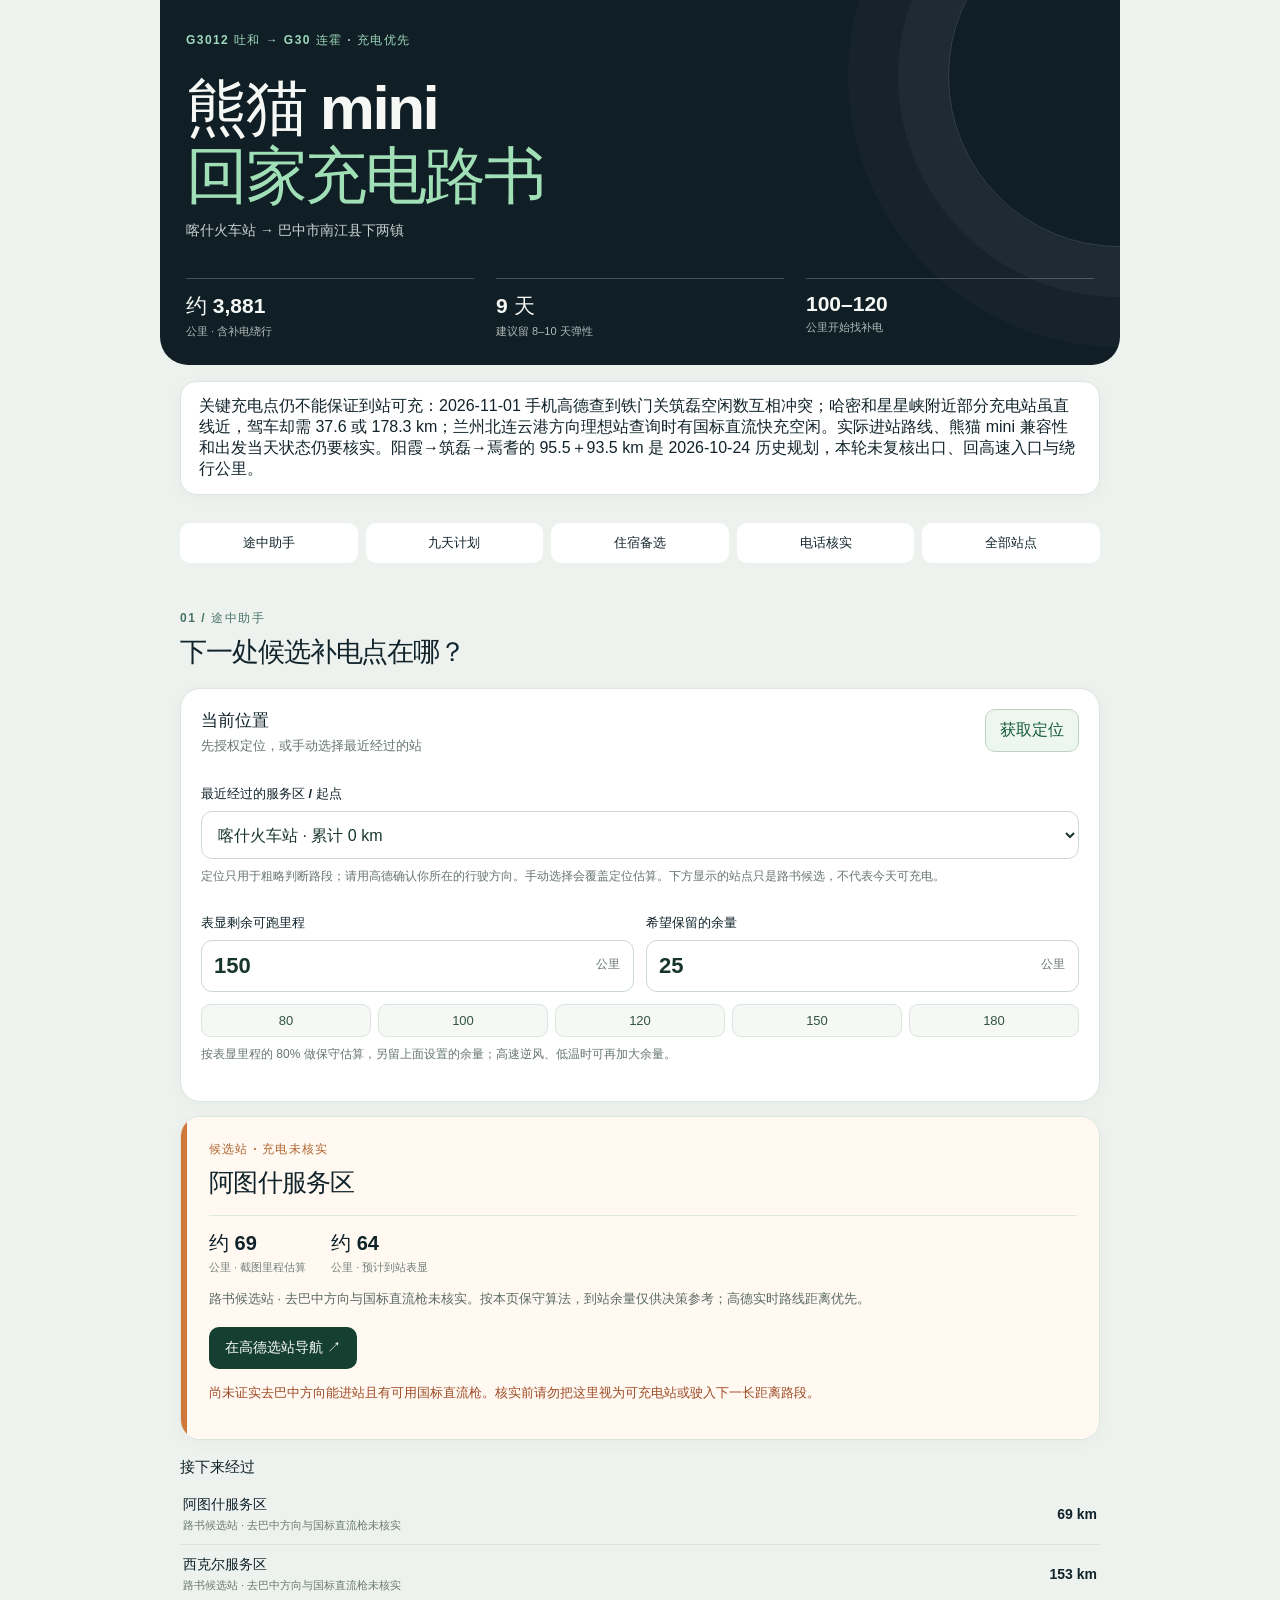
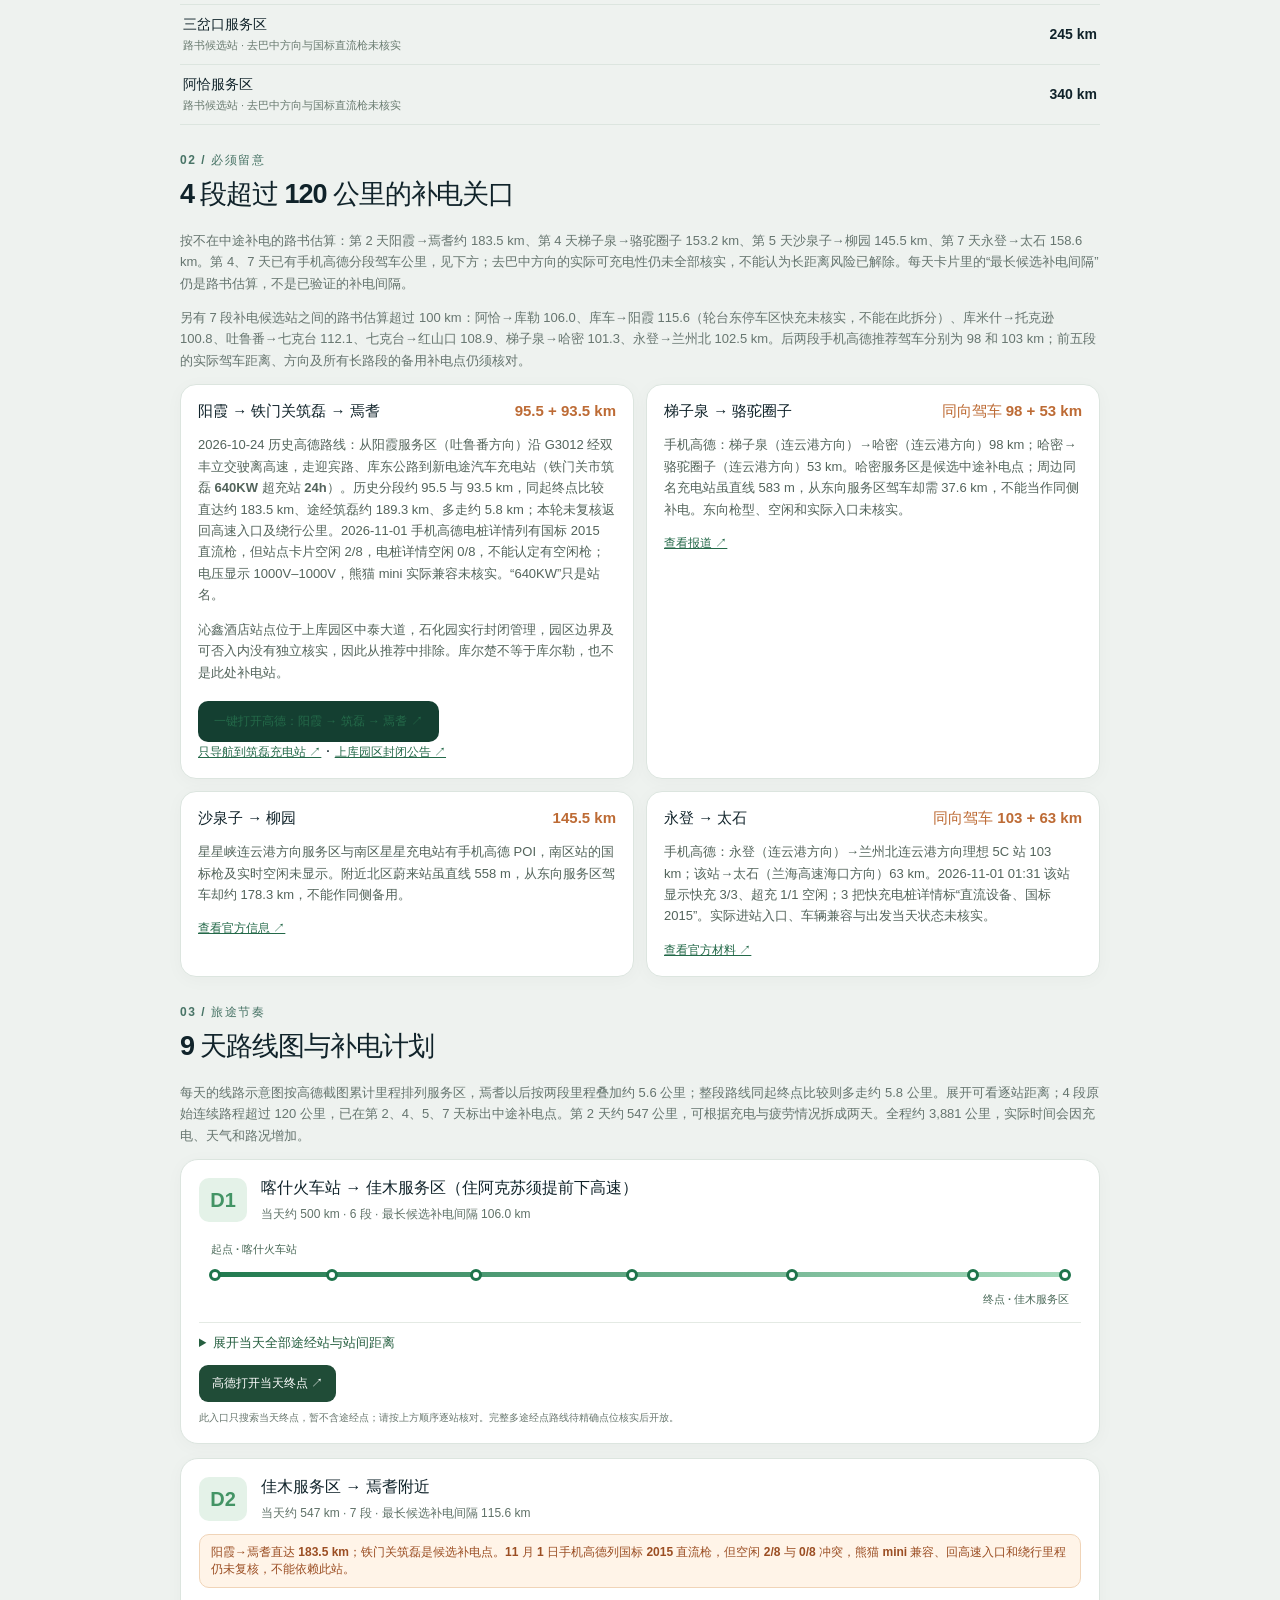
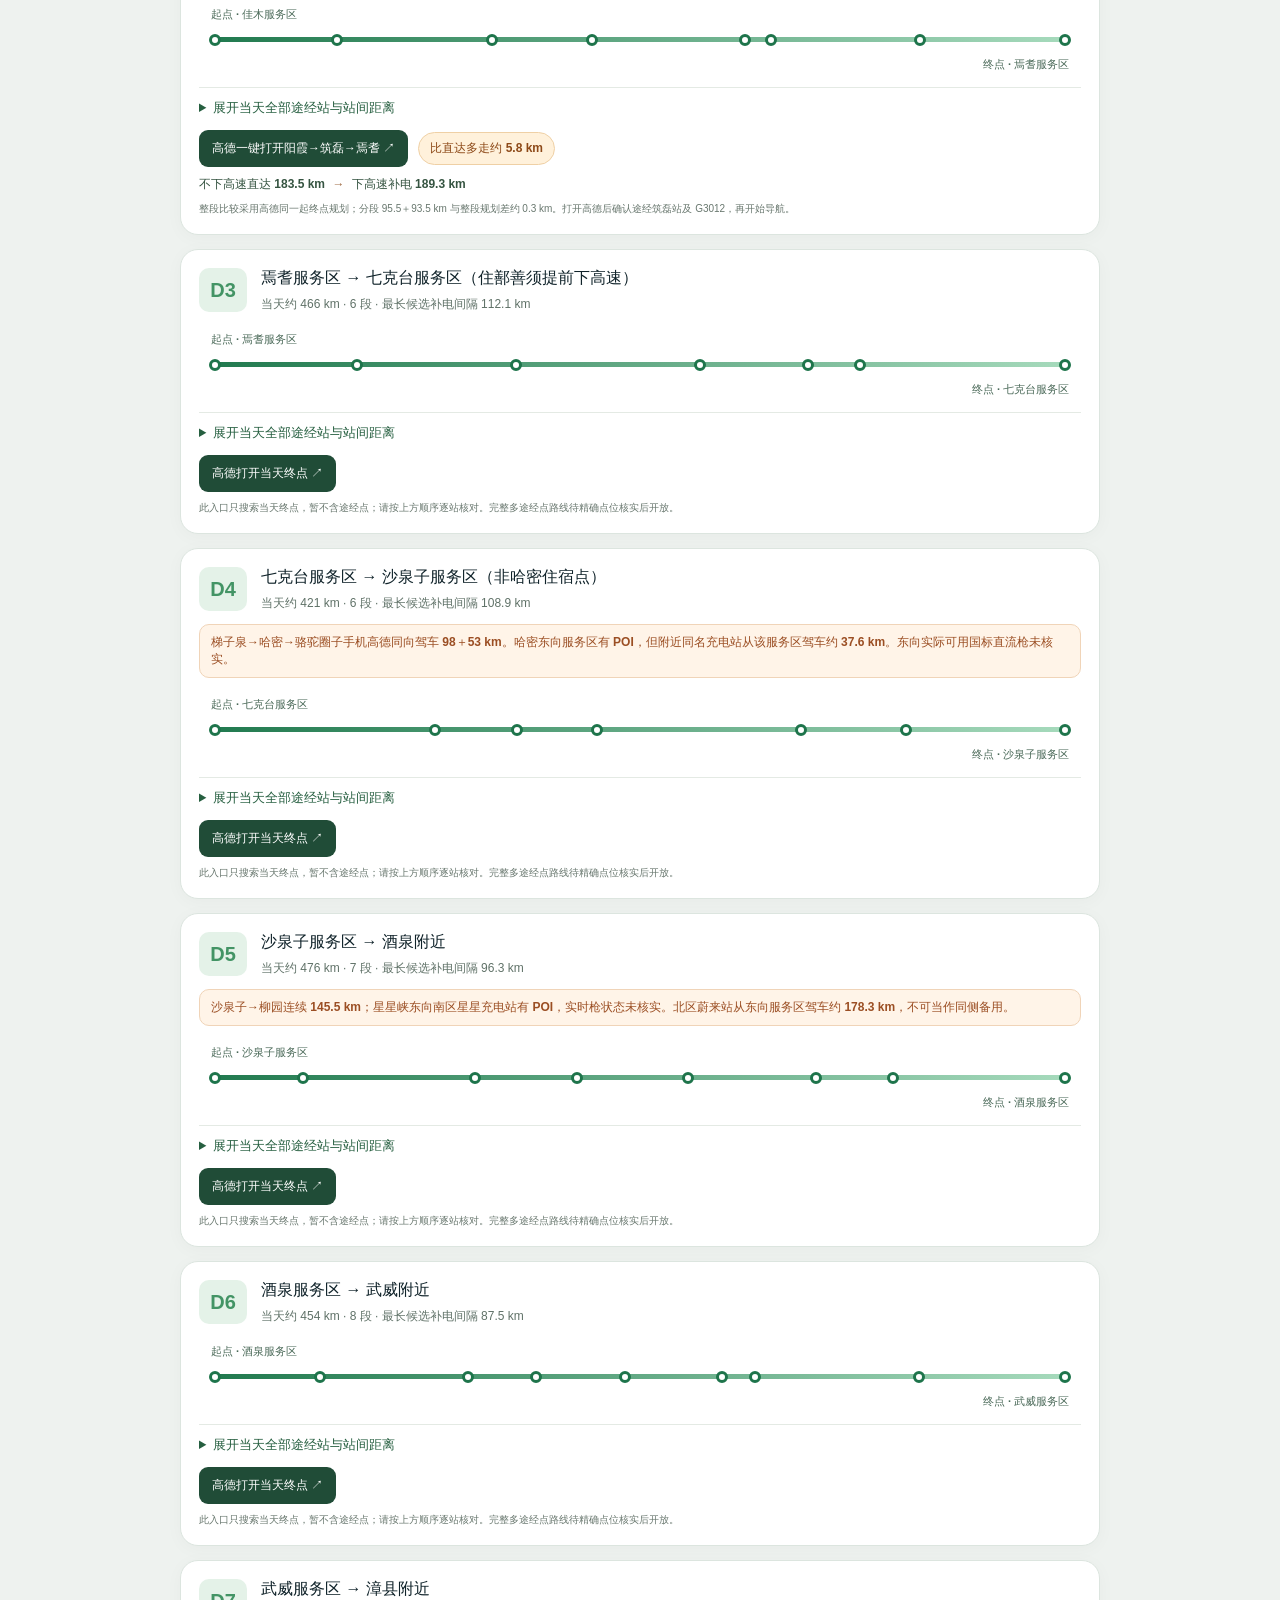
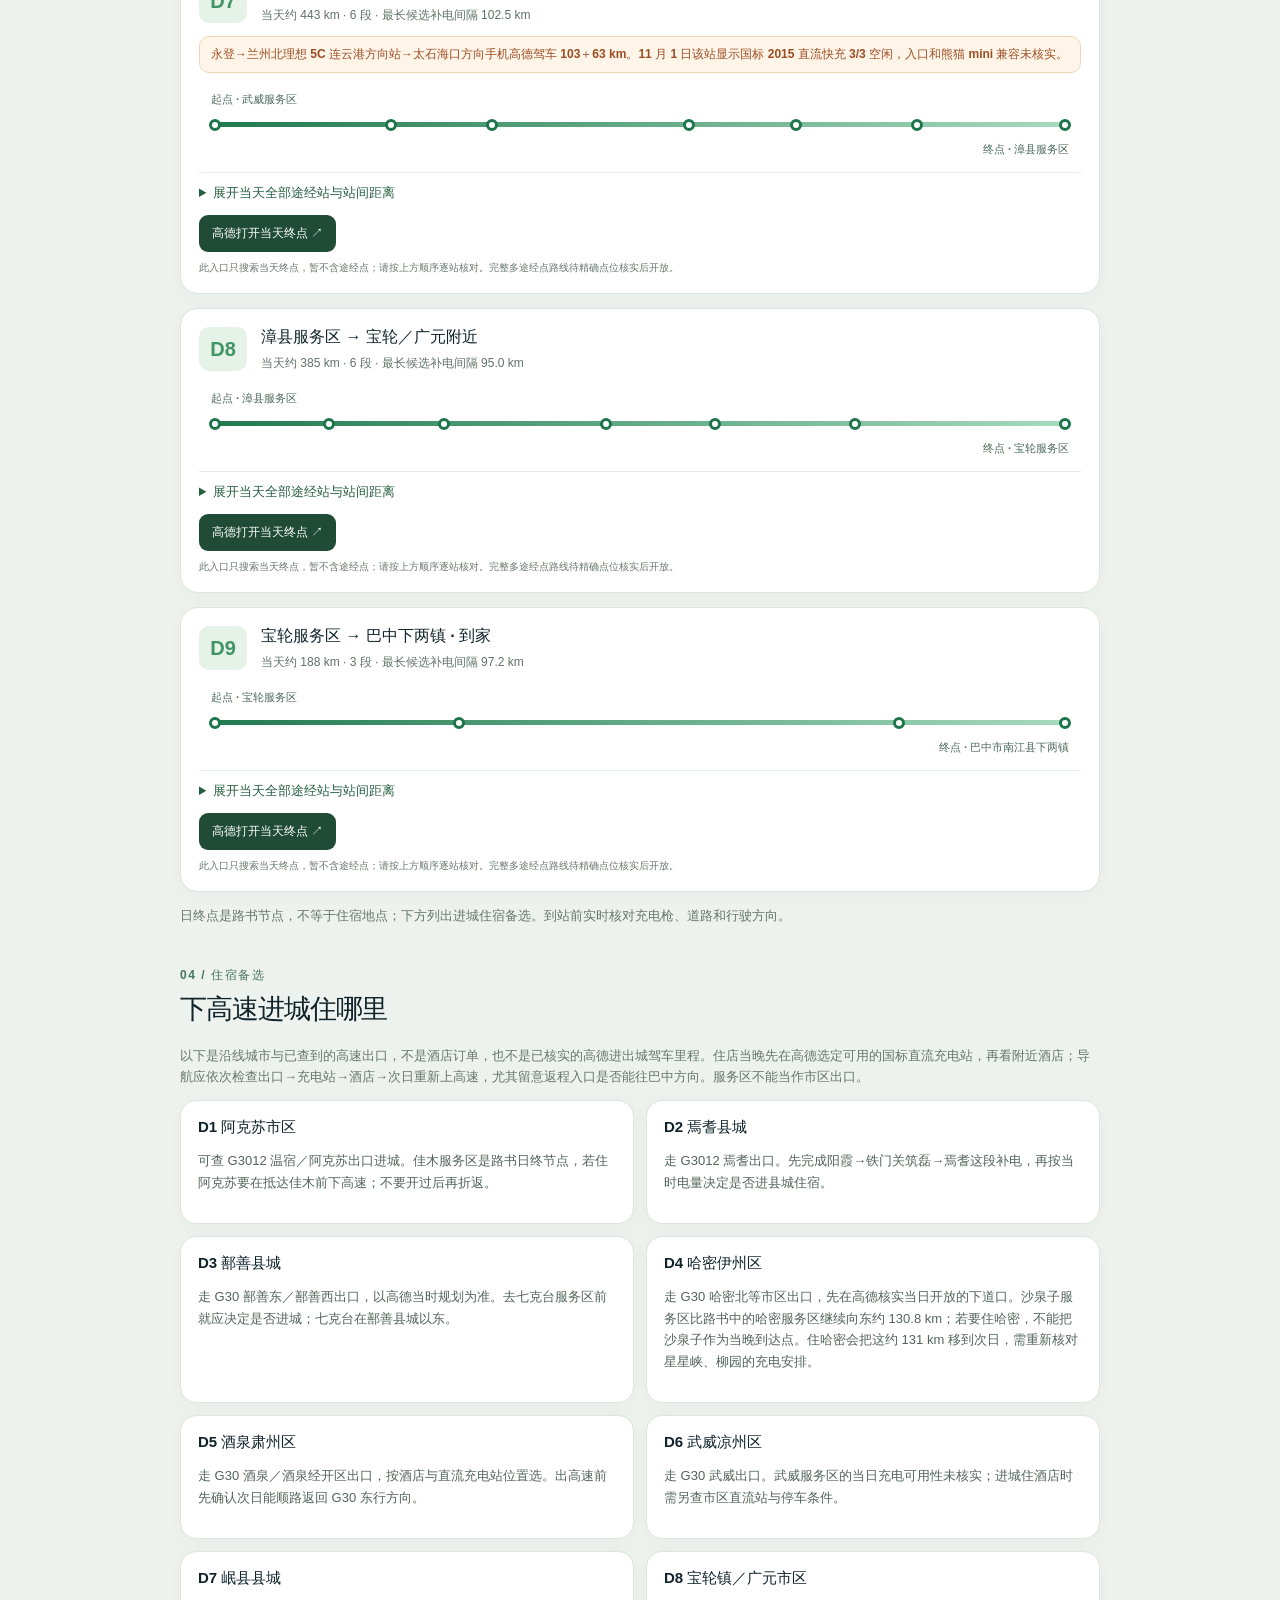
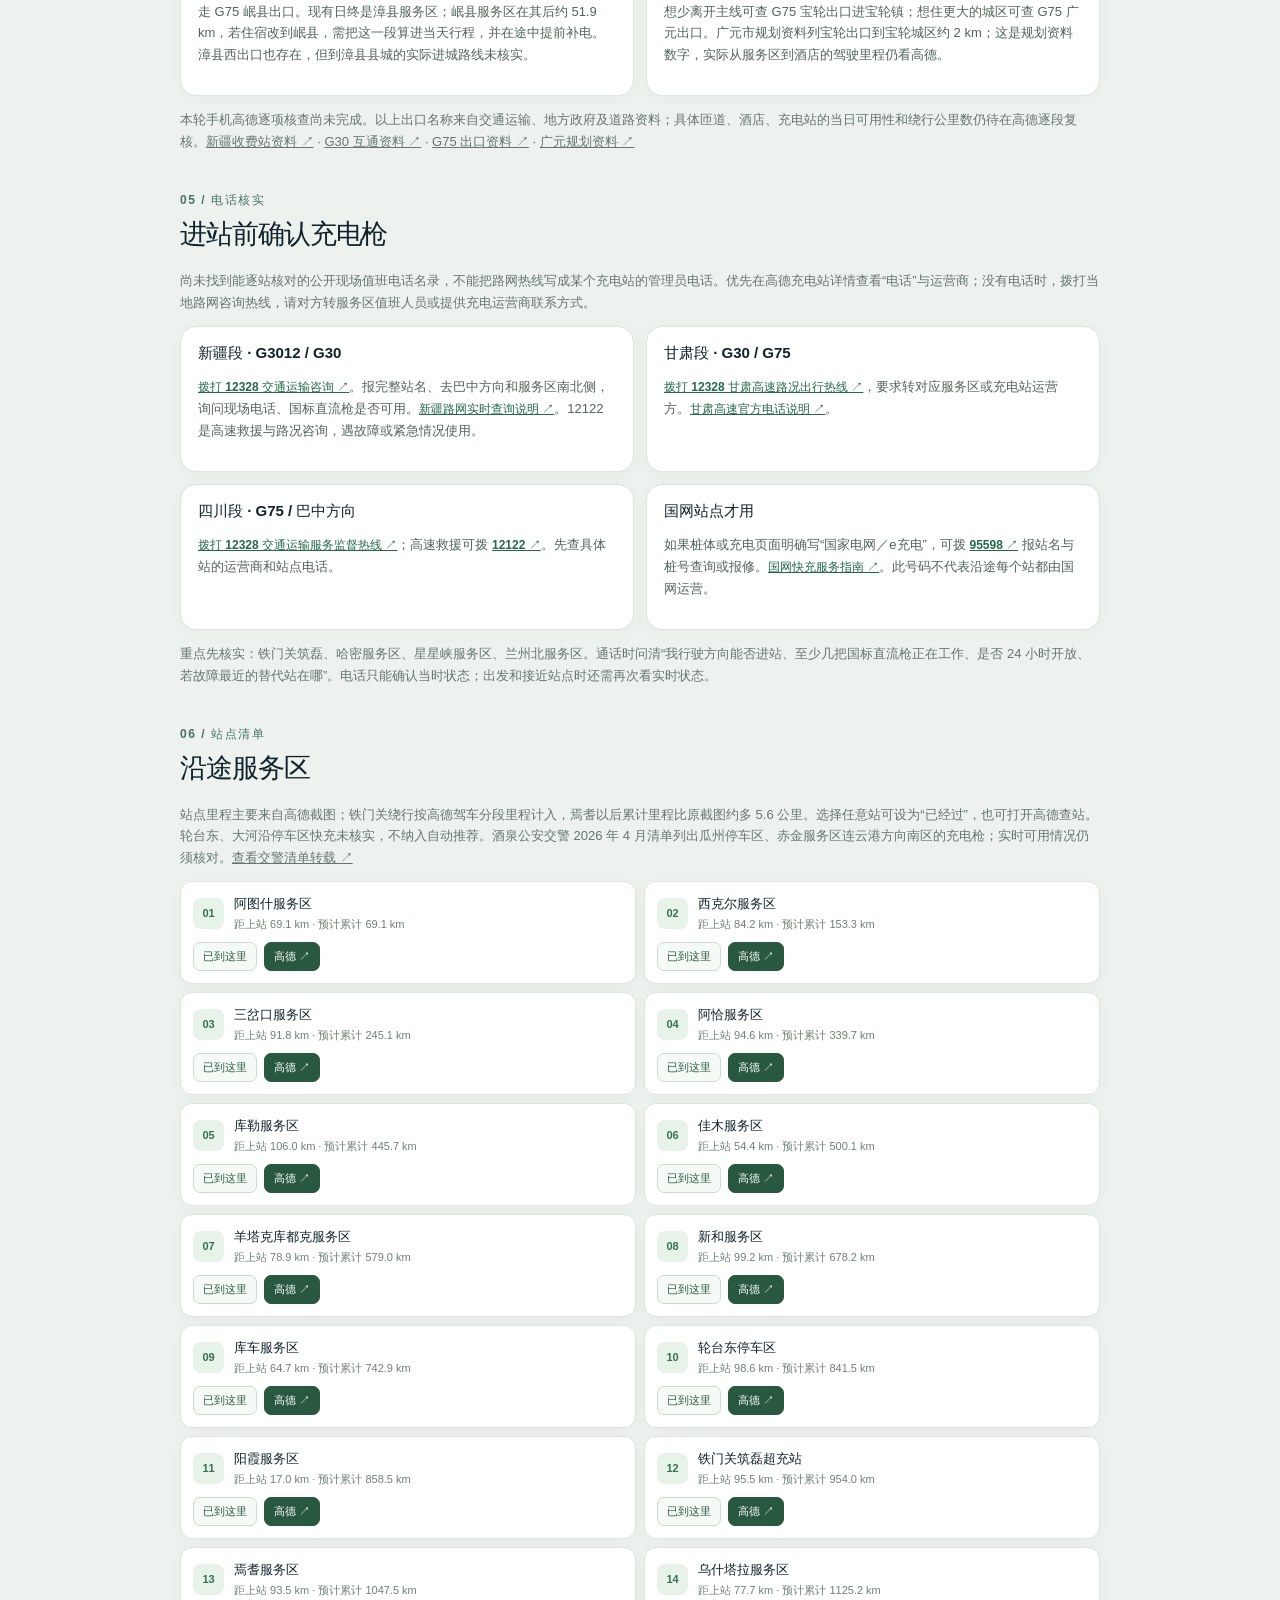
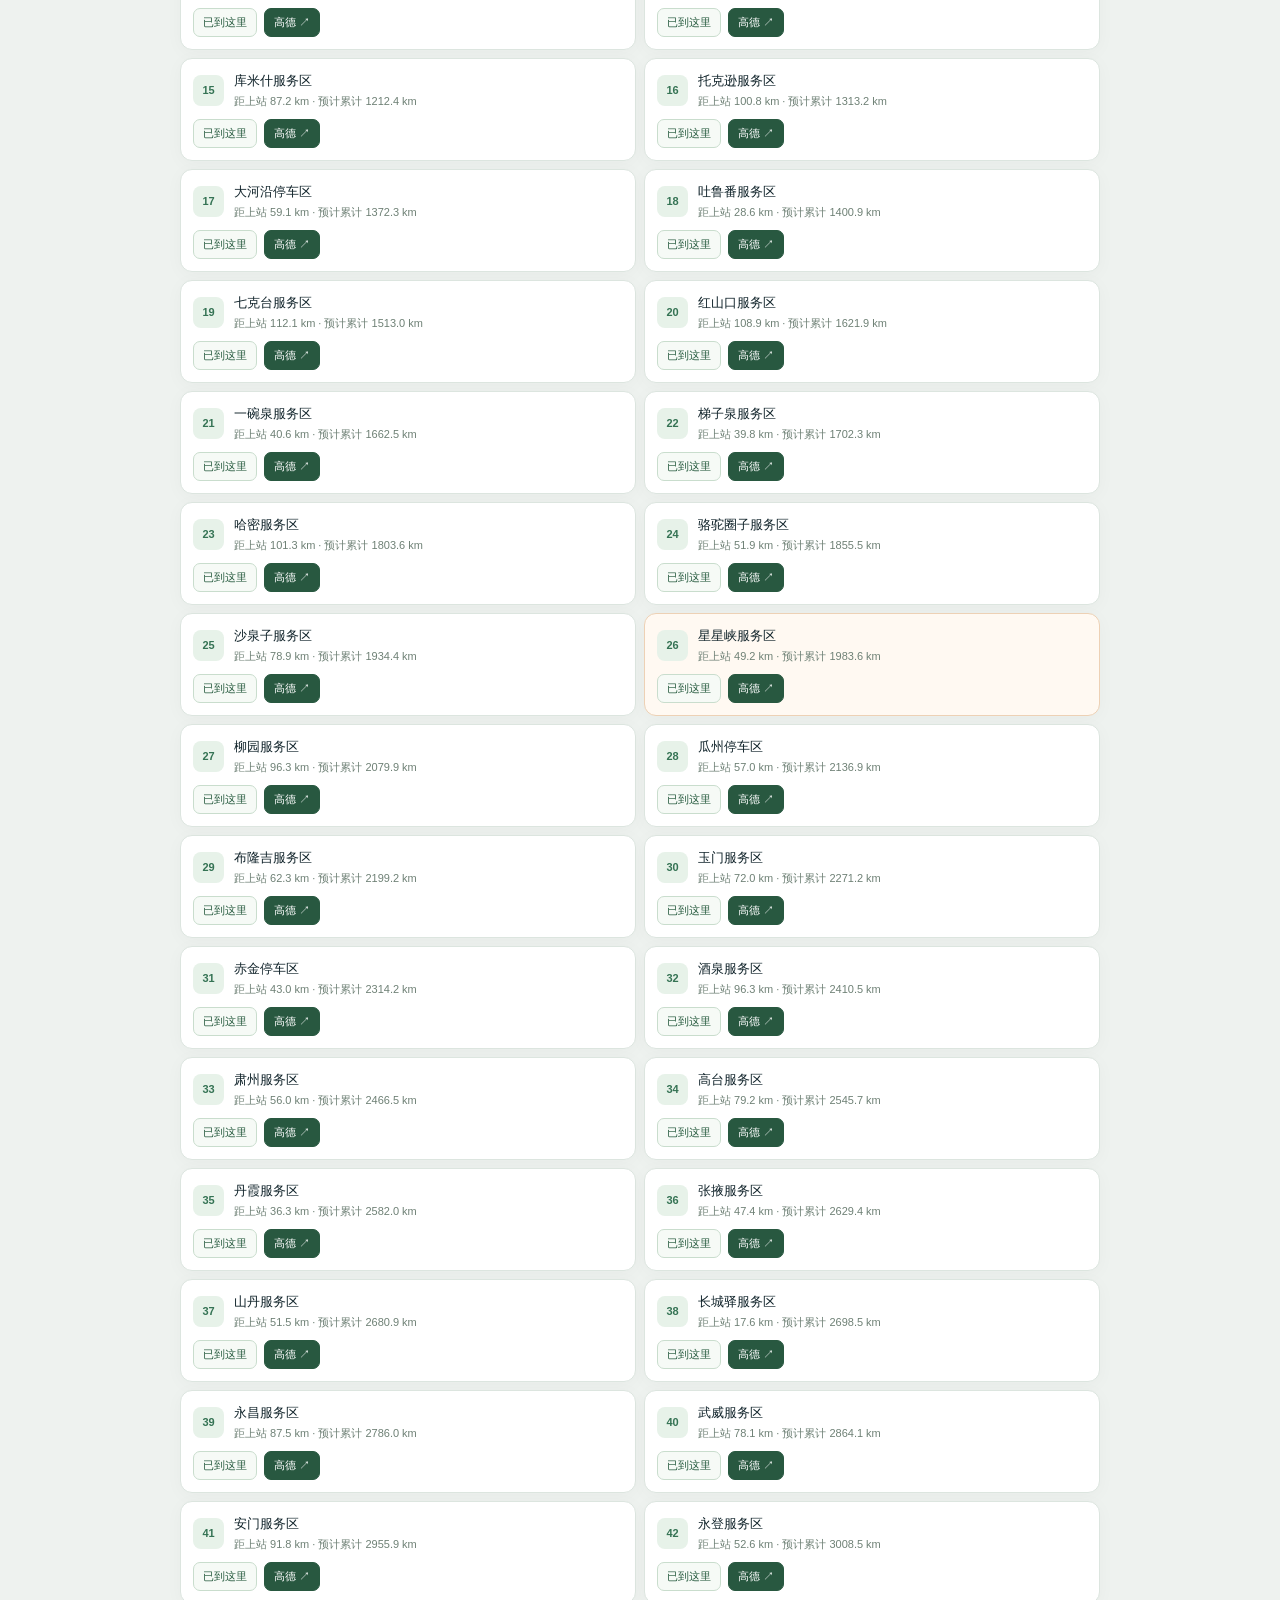
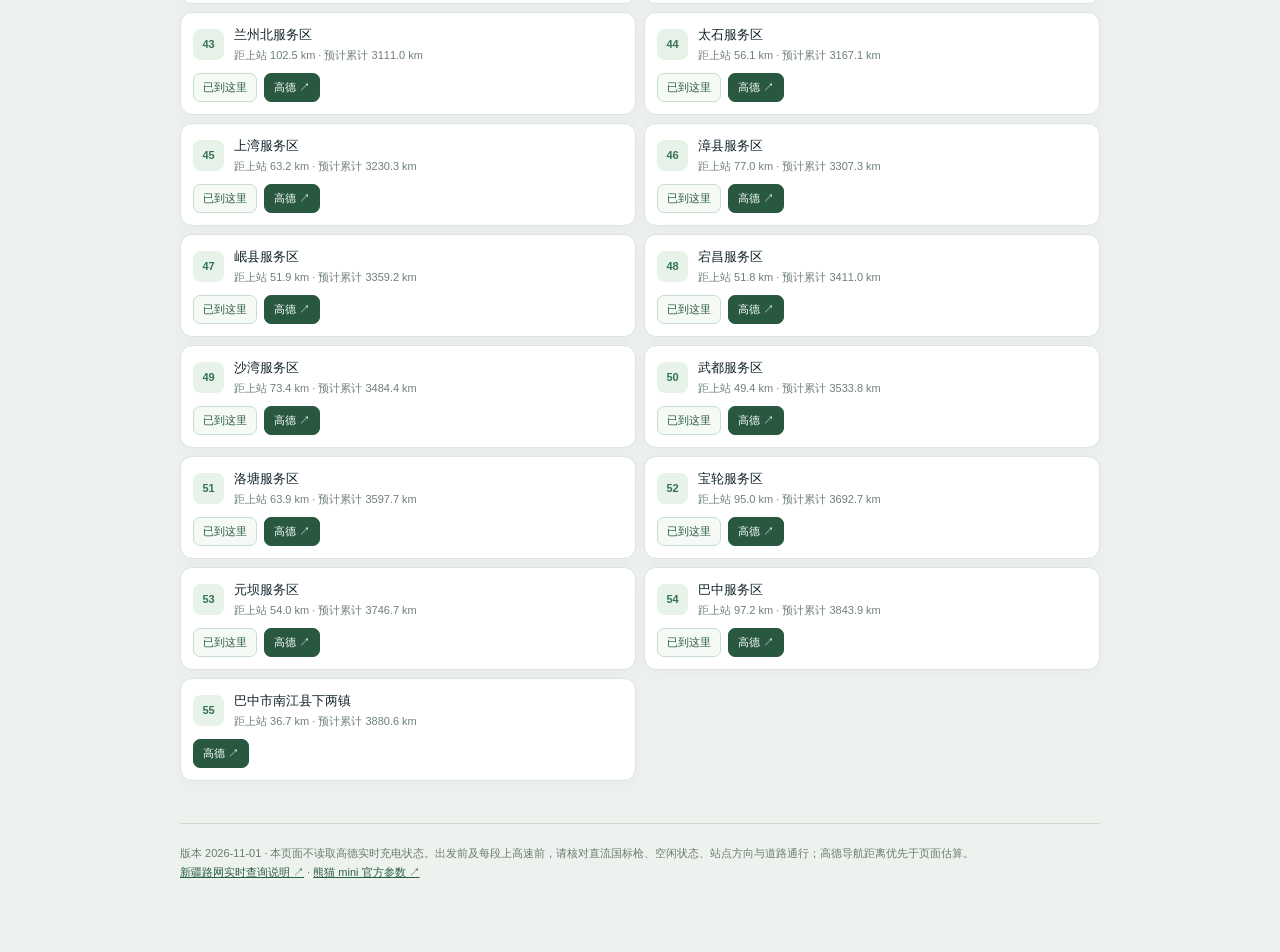
==== commit f23e9c18: "Audit charging gaps excluding unverified parking areas" ====
--- a/index.html
+++ b/index.html
@@ -9,7 +9,7 @@
   <div class="range-chips"><button data-range="80">80</button><button data-range="100">100</button><button data-range="120">120</button><button data-range="150">150</button><button data-range="180">180</button></div><p class="help">按表显里程的 80% 做保守估算，另留上面设置的余量；高速逆风、低温时可再加大余量。</p></div>
   <article id="recommendation" class="recommend" aria-live="polite"></article><div id="nextStops" class="next-list"></div>
  </section>
- <section class="section"><div class="section-title"><span>02 / 必须留意</span><h2>4 段超过 120 公里的补电关口</h2></div><p class="intro">按不在中途补电的路书估算：第 2 天阳霞→焉耆约 183.5 km、第 4 天梯子泉→骆驼圈子 153.2 km、第 5 天沙泉子→柳园 145.5 km、第 7 天永登→太石 158.6 km。第 4、7 天已有手机高德分段驾车公里，见下方；去巴中方向的实际可充电性仍未全部核实，不能认为长距离风险已解除。每天卡片里的“最长候选补电间隔”仍是路书估算，不是已验证的补电间隔。</p><p class="intro">另有 6 段相邻站的路书估算超过 100 km：阿恰→库勒 106.0、库米什→托克逊 100.8、吐鲁番→七克台 112.1、七克台→红山口 108.9、梯子泉→哈密 101.3、永登→兰州北 102.5 km。后两段手机高德推荐驾车分别为 98 和 103 km；前四段的实际驾车距离、方向及所有长路段的备用补电点仍须核对。</p><div class="risk-grid">
+ <section class="section"><div class="section-title"><span>02 / 必须留意</span><h2>4 段超过 120 公里的补电关口</h2></div><p class="intro">按不在中途补电的路书估算：第 2 天阳霞→焉耆约 183.5 km、第 4 天梯子泉→骆驼圈子 153.2 km、第 5 天沙泉子→柳园 145.5 km、第 7 天永登→太石 158.6 km。第 4、7 天已有手机高德分段驾车公里，见下方；去巴中方向的实际可充电性仍未全部核实，不能认为长距离风险已解除。每天卡片里的“最长候选补电间隔”仍是路书估算，不是已验证的补电间隔。</p><p class="intro">另有 7 段补电候选站之间的路书估算超过 100 km：阿恰→库勒 106.0、库车→阳霞 115.6（轮台东停车区快充未核实，不能在此拆分）、库米什→托克逊 100.8、吐鲁番→七克台 112.1、七克台→红山口 108.9、梯子泉→哈密 101.3、永登→兰州北 102.5 km。后两段手机高德推荐驾车分别为 98 和 103 km；前五段的实际驾车距离、方向及所有长路段的备用补电点仍须核对。</p><div class="risk-grid">
   <article class="risk"><b>阳霞 → 铁门关筑磊 → 焉耆 <em>95.5 + 93.5 km</em></b><p>2026-10-24 历史高德路线：从阳霞服务区（吐鲁番方向）沿 G3012 经<strong>双丰立交</strong>驶离高速，走迎宾路、库东公路到<strong>新电途汽车充电站（铁门关市筑磊 640KW 超充站 24h）</strong>。历史分段约 95.5 与 93.5 km，同起终点比较直达约 183.5 km、途经筑磊约 189.3 km、多走约 5.8 km；本轮未复核返回高速入口及绕行公里。2026-11-01 手机高德电桩详情列有国标 2015 直流枪，但站点卡片空闲 2/8，电桩详情空闲 0/8，不能认定有空闲枪；电压显示 1000V–1000V，熊猫 mini 实际兼容未核实。“640KW”只是站名。</p><p>沁鑫酒店站点位于上库园区中泰大道，石化园实行封闭管理，园区边界及可否入内没有独立核实，因此从推荐中排除。库尔楚不等于库尔勒，也不是此处补电站。</p><a id="detourRoute" class="action" href="#" target="_blank" rel="noopener">一键打开高德：阳霞 → 筑磊 → 焉耆 ↗</a><br><a id="detourCharger" href="#" target="_blank" rel="noopener">只导航到筑磊充电站 ↗</a> · <a href="https://www.xjkel.gov.cn/xjkrls/c110164/202603/78001e4f631f472bbc2d42831641f511.shtml" target="_blank" rel="noopener">上库园区封闭公告 ↗</a></article>
   <article class="risk"><b>梯子泉 → 骆驼圈子 <em>同向驾车 98 + 53 km</em></b><p>手机高德：梯子泉（连云港方向）→哈密（连云港方向）98 km；哈密→骆驼圈子（连云港方向）53 km。哈密服务区是候选中途补电点；周边同名充电站虽直线 583 m，从东向服务区驾车却需 37.6 km，不能当作同侧补电。东向枪型、空闲和实际入口未核实。</p><a href="https://app.xinhuanet.com/news/article.html?articleId=20260727d174bbe7e91a4087a6c690c4014076ea" target="_blank" rel="noopener">查看报道 ↗</a></article>
   <article class="risk"><b>沙泉子 → 柳园 <em>145.5 km</em></b><p>星星峡连云港方向服务区与南区星星充电站有手机高德 POI，南区站的国标枪及实时空闲未显示。附近北区蔚来站虽直线 558 m，从东向服务区驾车却约 178.3 km，不能作同侧备用。</p><a href="https://www.hami.gov.cn/hami/c119977/202607/c7229e81aeb74bb99a2f2dc278dbe3d9.shtml" target="_blank" rel="noopener">查看官方信息 ↗</a></article>
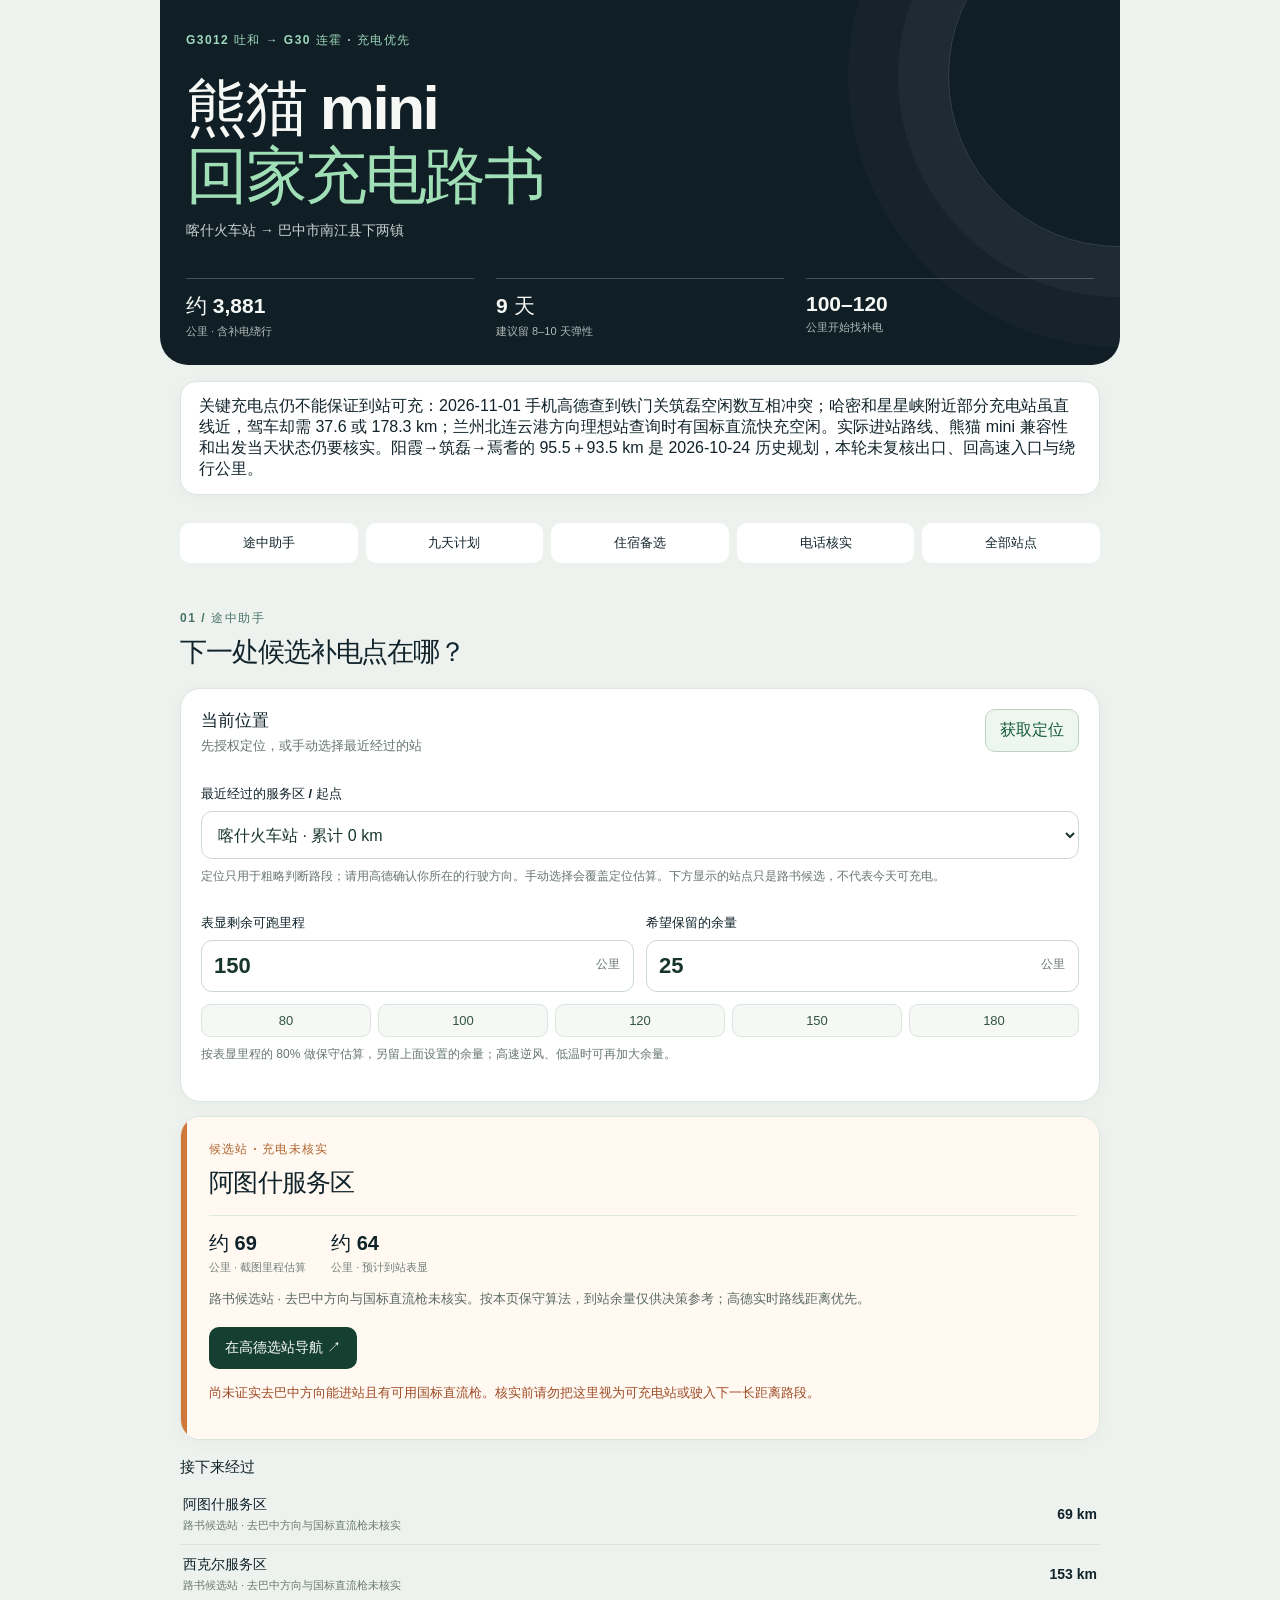
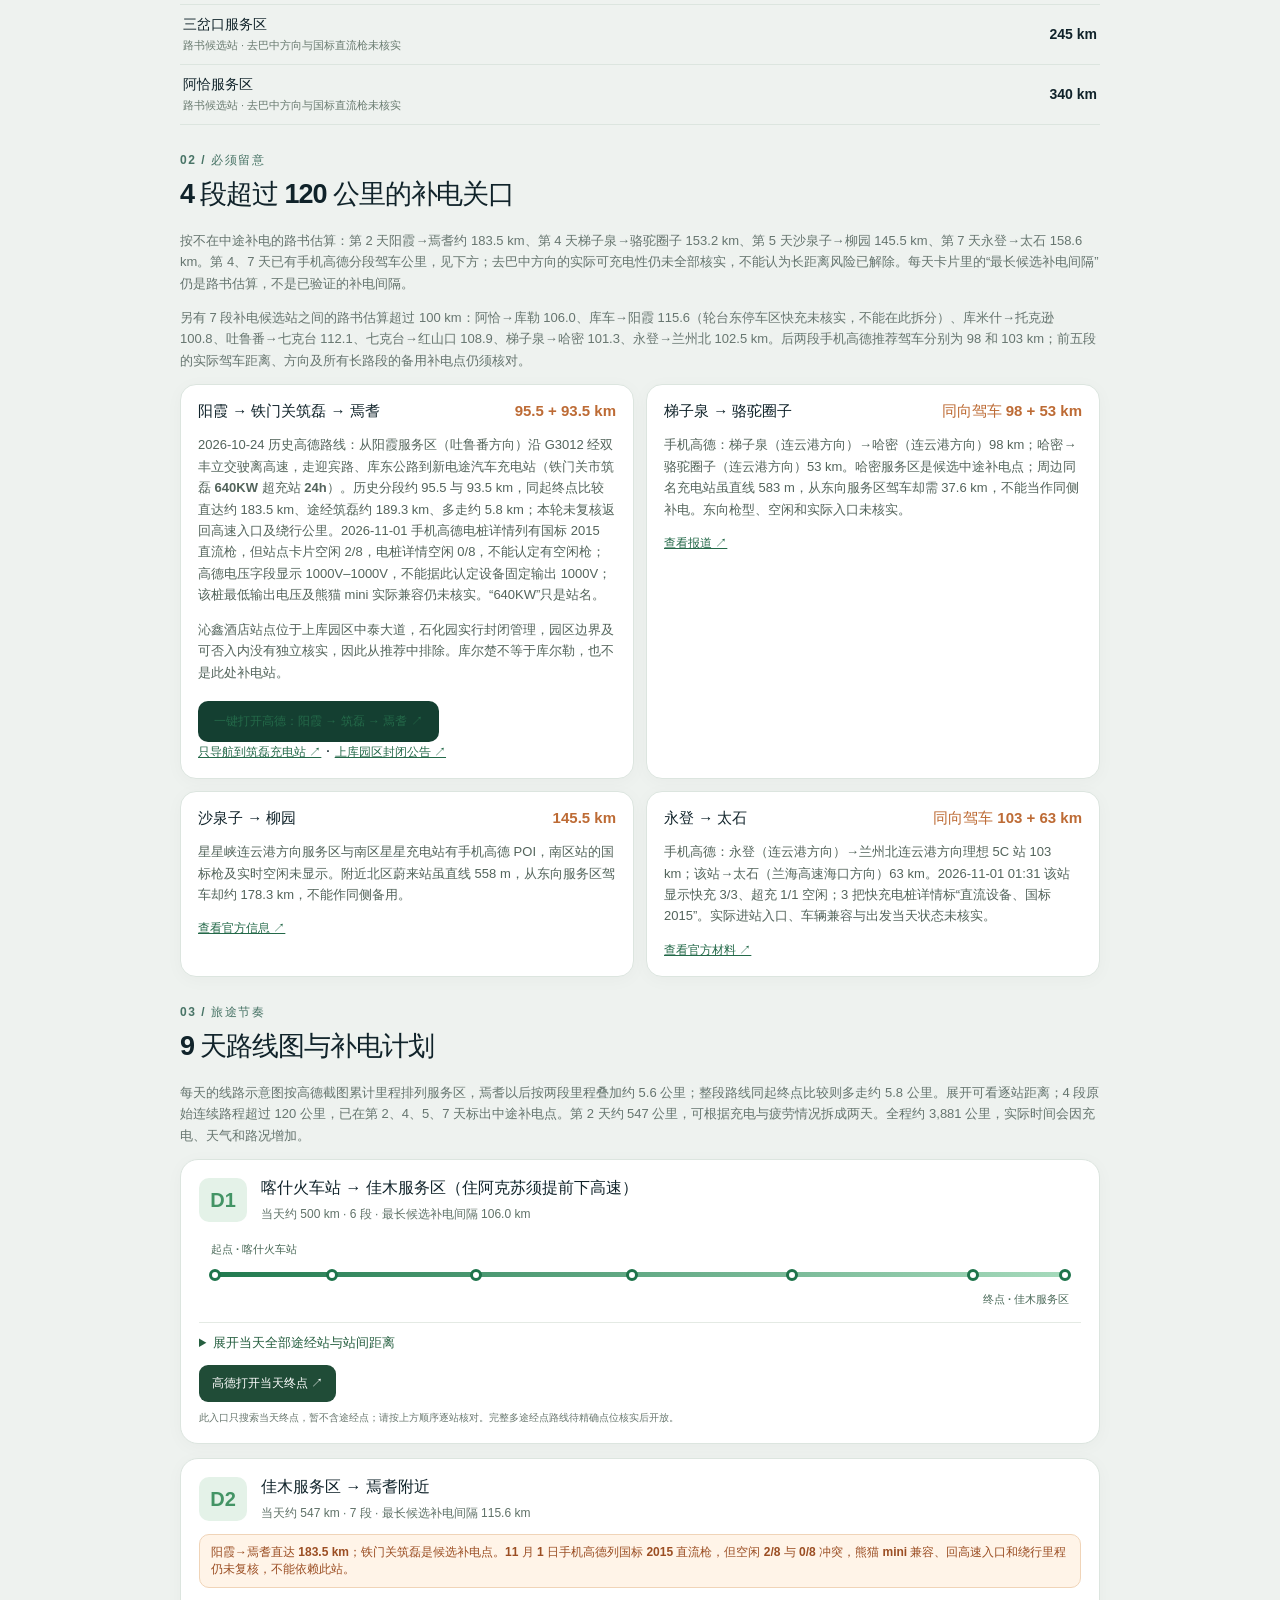
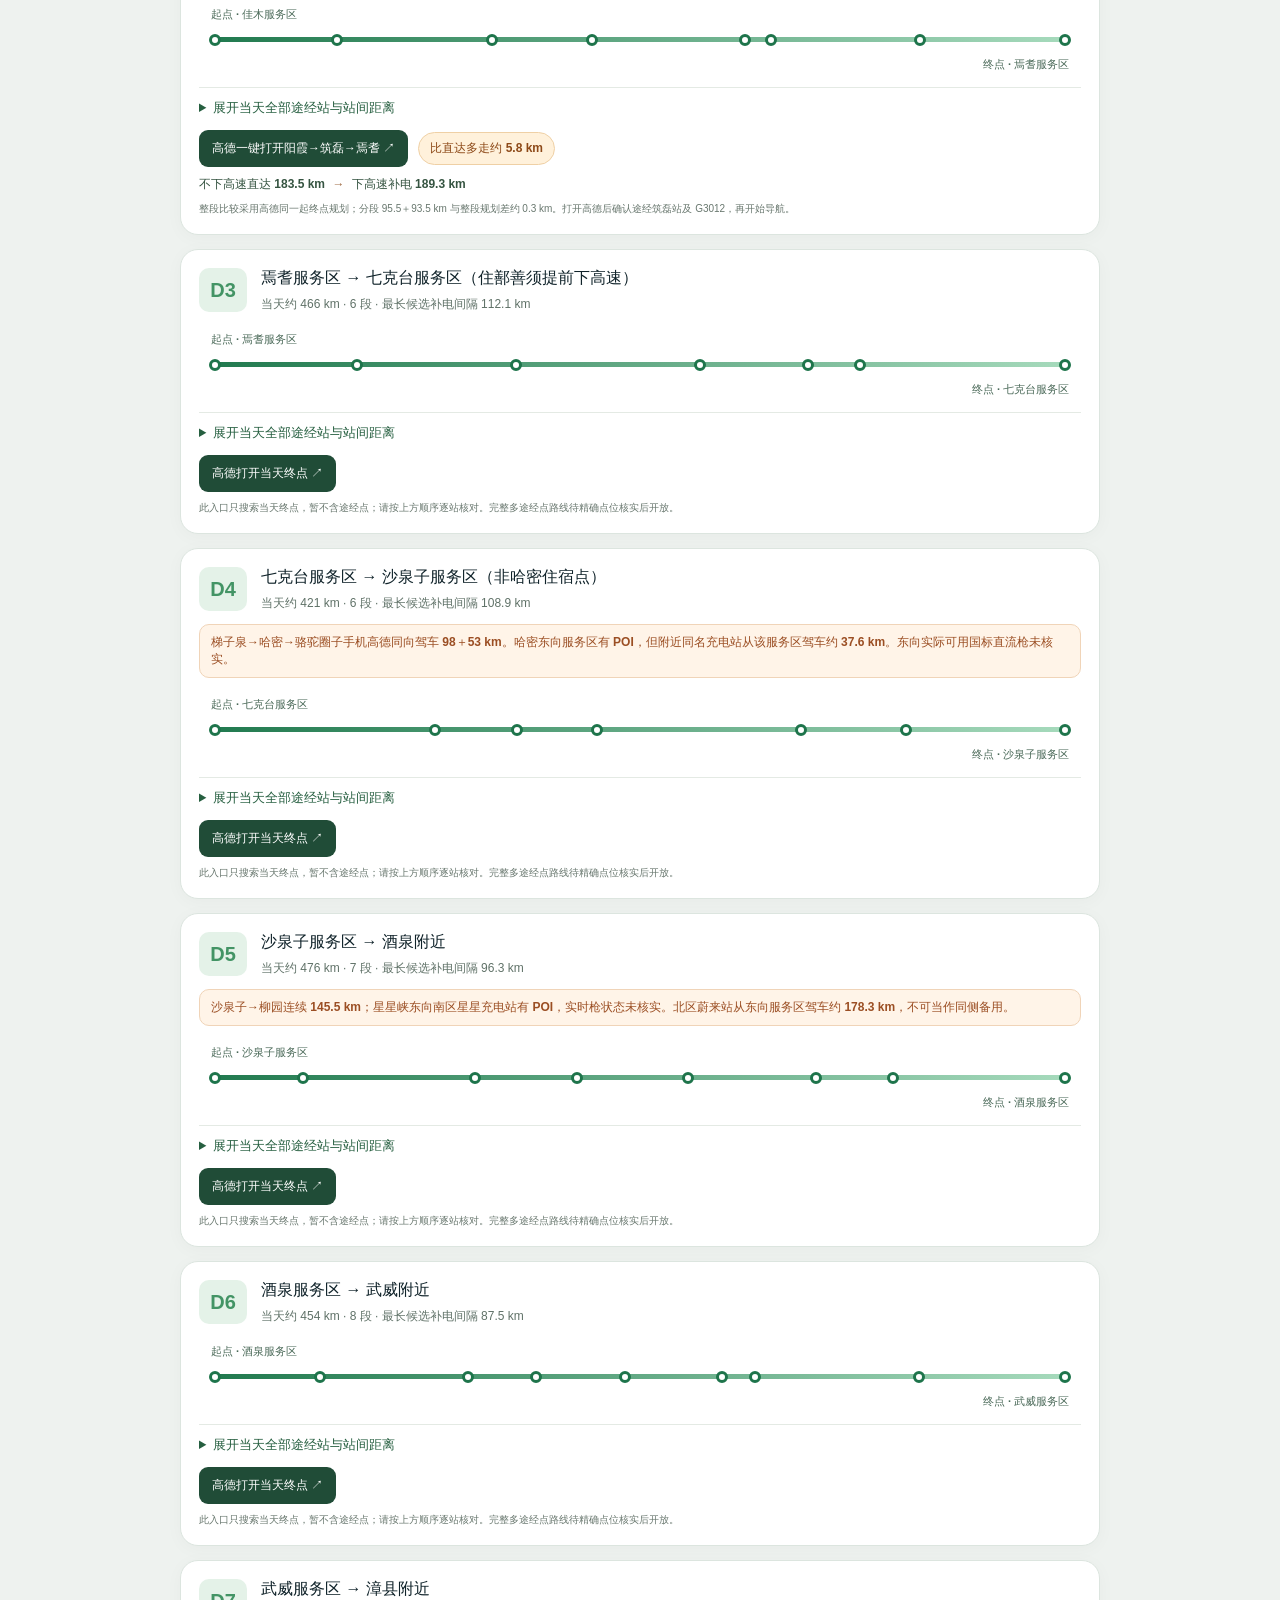
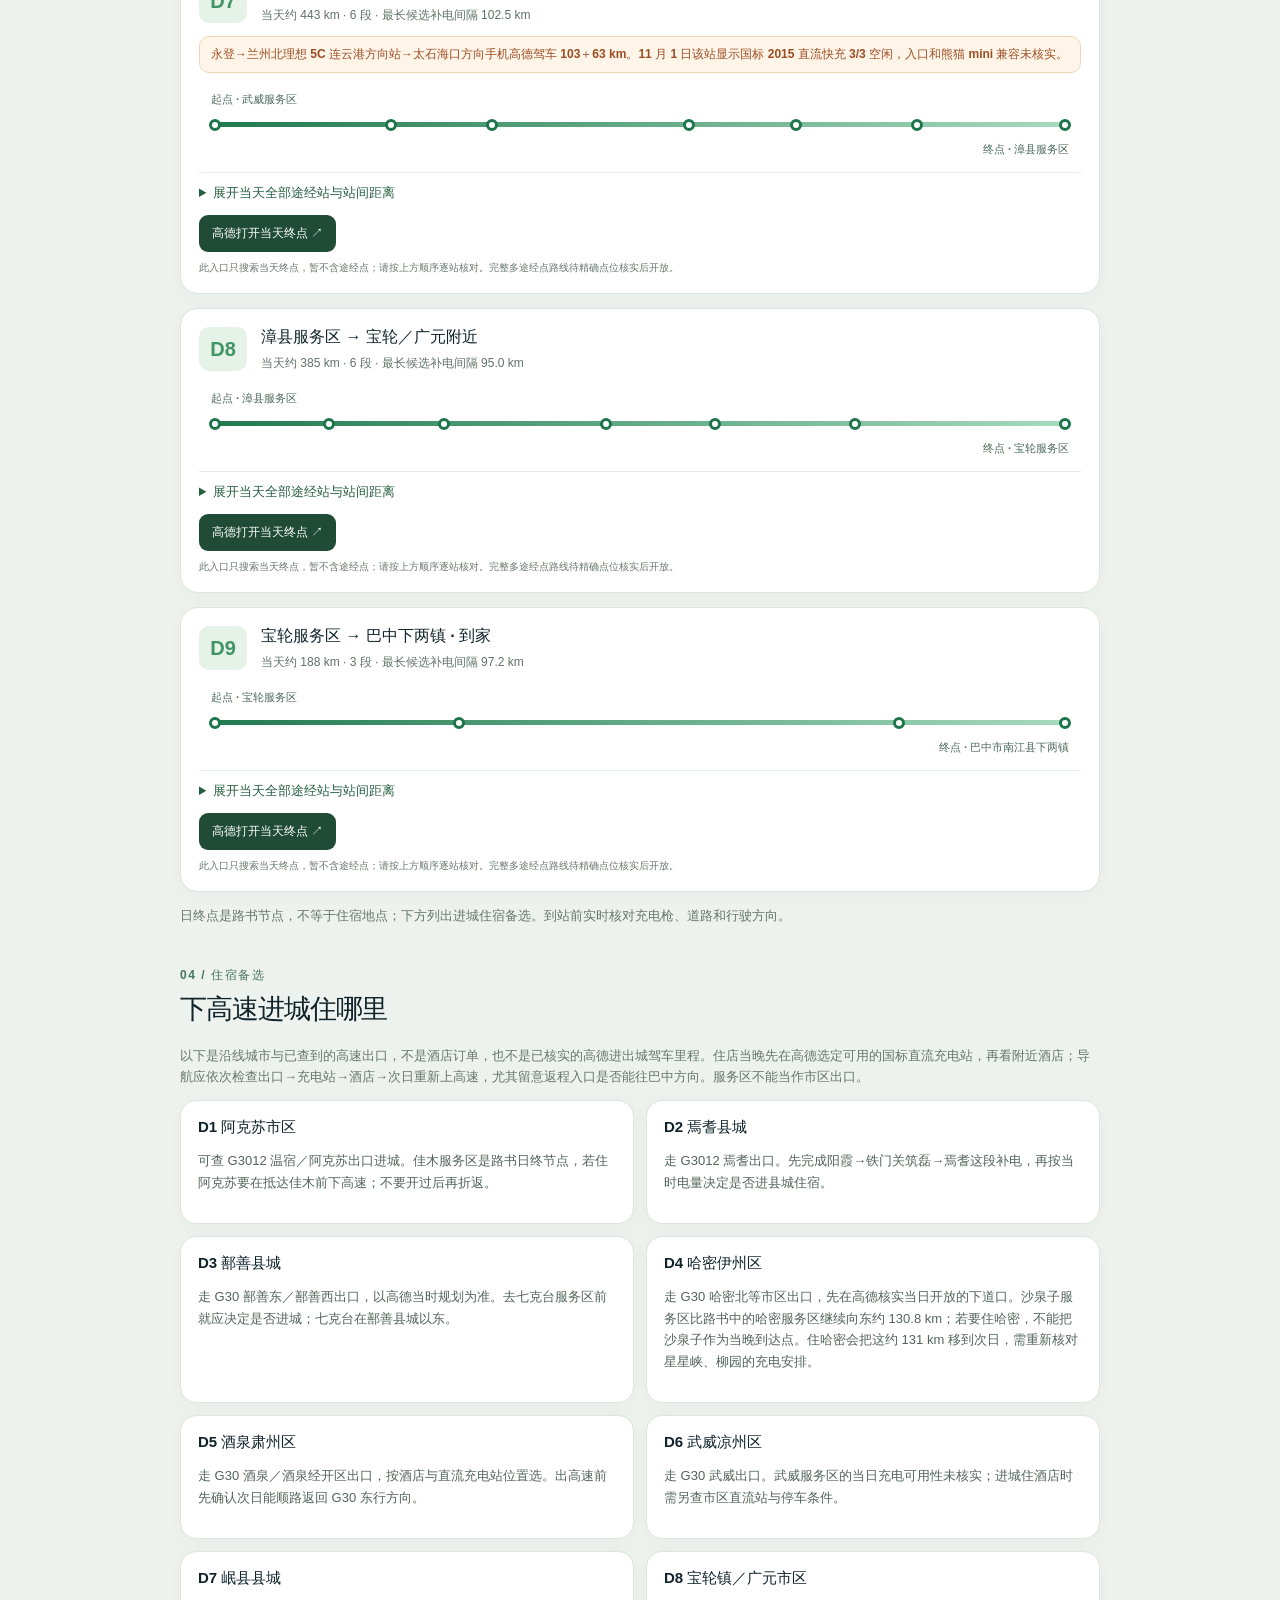
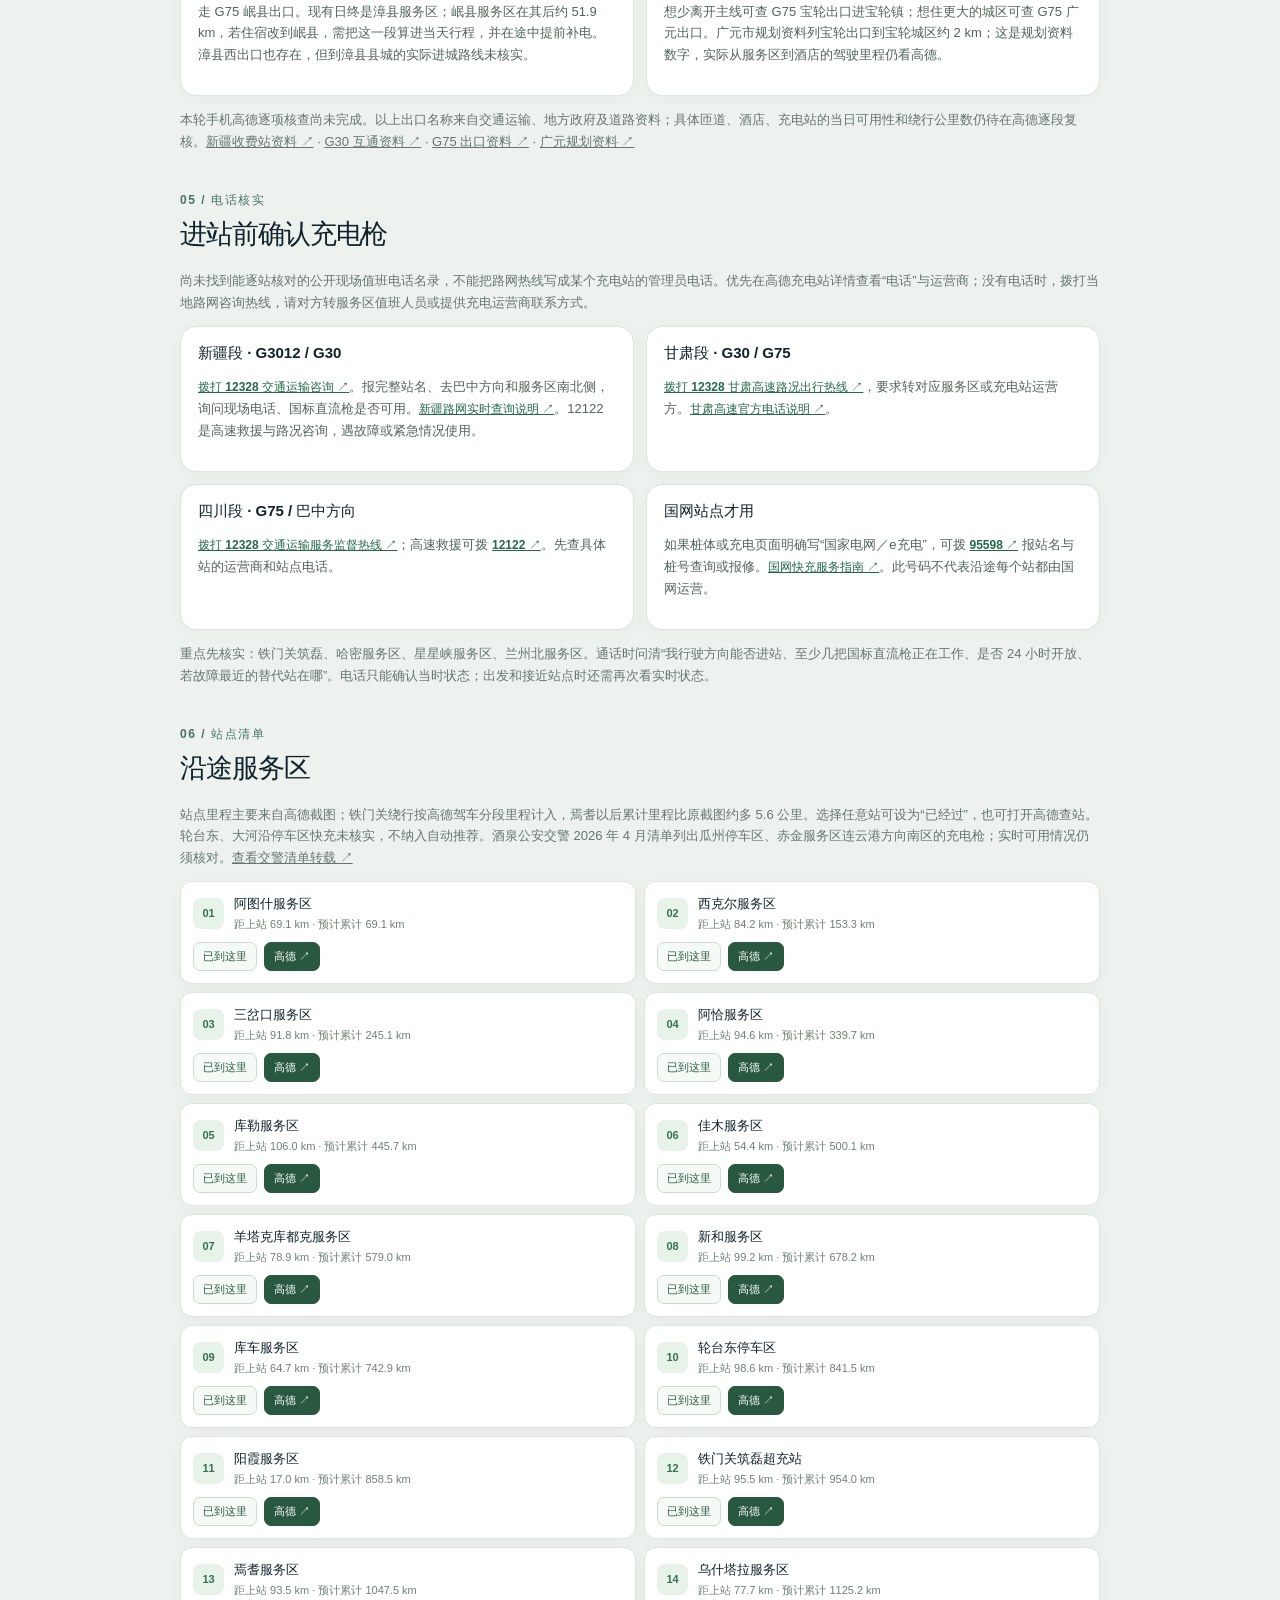
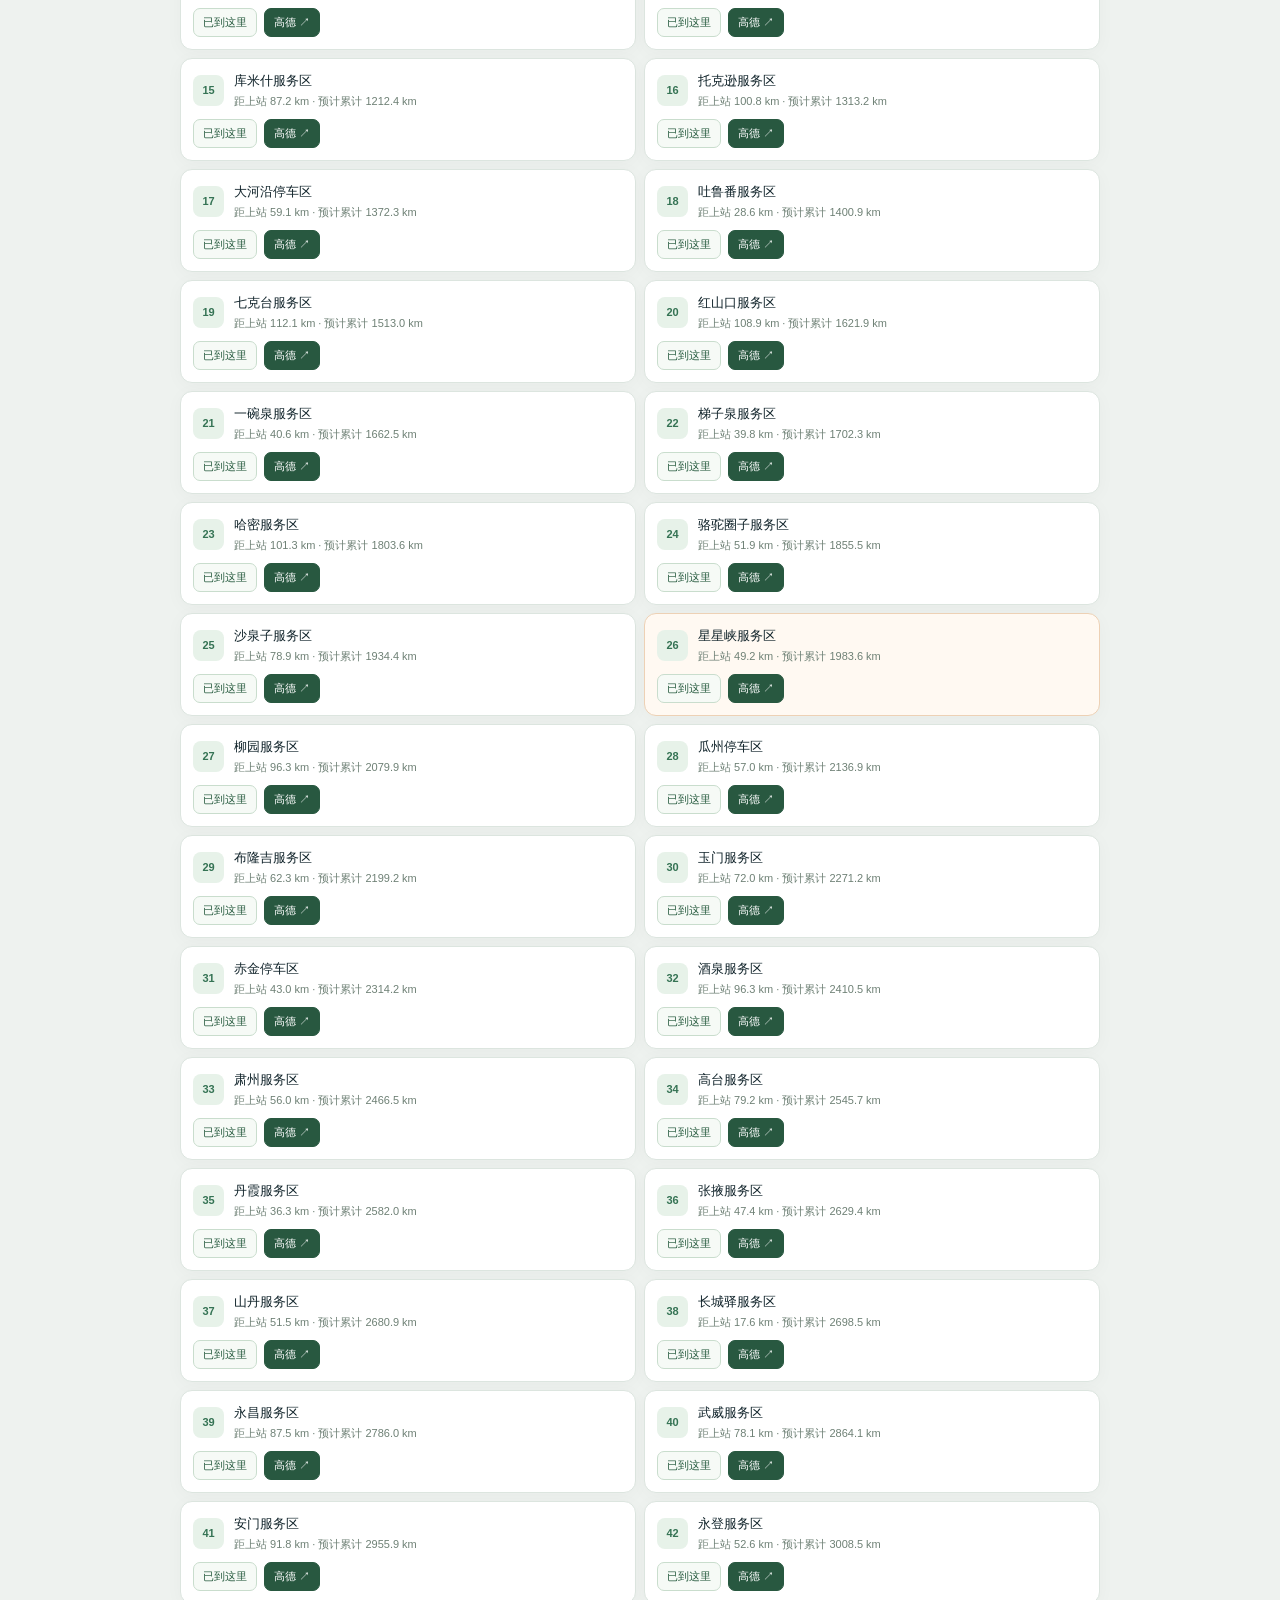
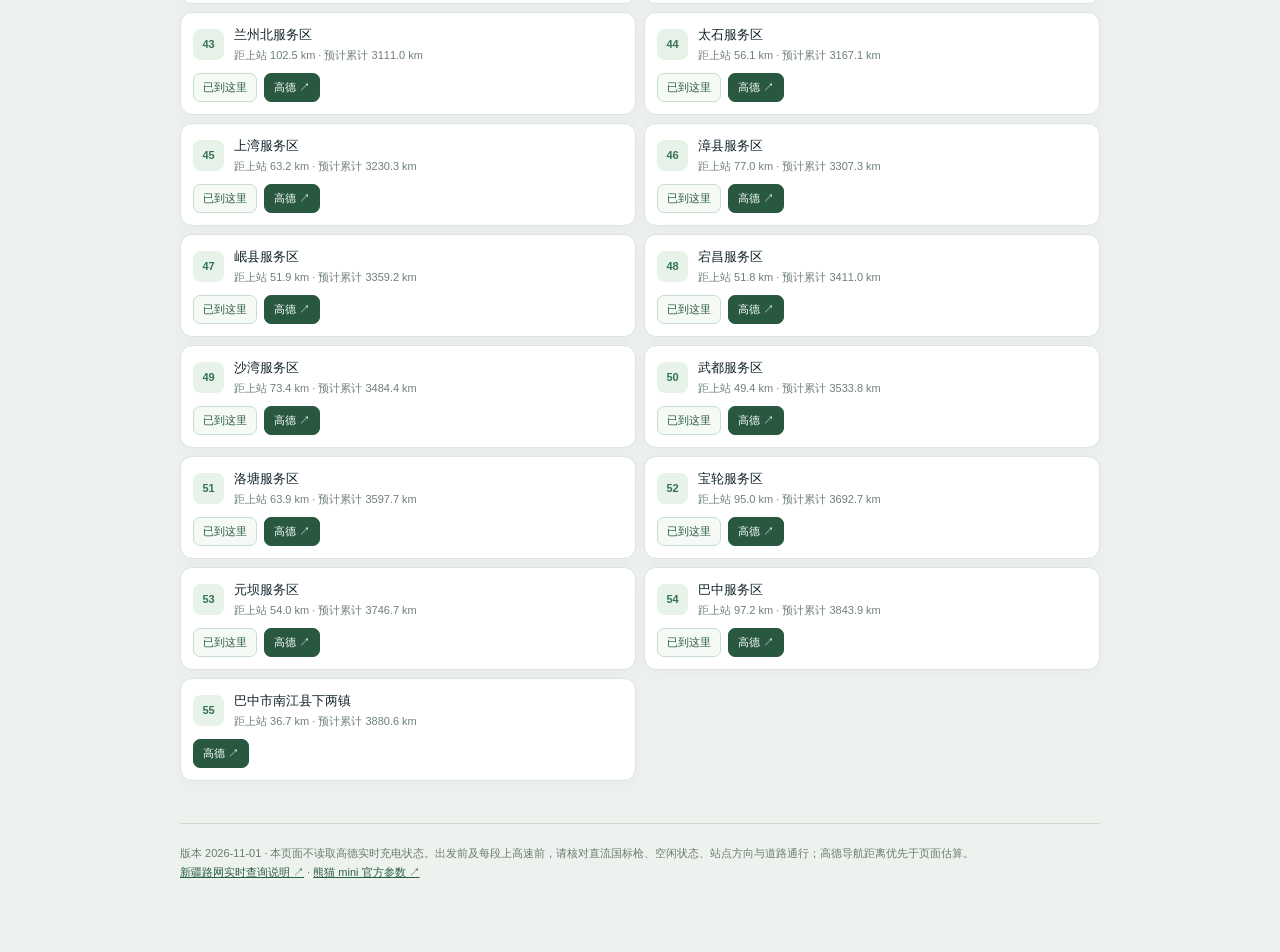
==== commit cebd5bfa: "Clarify adjustable DC charger voltage" ====
--- a/index.html
+++ b/index.html
@@ -10,7 +10,7 @@
   <article id="recommendation" class="recommend" aria-live="polite"></article><div id="nextStops" class="next-list"></div>
  </section>
  <section class="section"><div class="section-title"><span>02 / 必须留意</span><h2>4 段超过 120 公里的补电关口</h2></div><p class="intro">按不在中途补电的路书估算：第 2 天阳霞→焉耆约 183.5 km、第 4 天梯子泉→骆驼圈子 153.2 km、第 5 天沙泉子→柳园 145.5 km、第 7 天永登→太石 158.6 km。第 4、7 天已有手机高德分段驾车公里，见下方；去巴中方向的实际可充电性仍未全部核实，不能认为长距离风险已解除。每天卡片里的“最长候选补电间隔”仍是路书估算，不是已验证的补电间隔。</p><p class="intro">另有 7 段补电候选站之间的路书估算超过 100 km：阿恰→库勒 106.0、库车→阳霞 115.6（轮台东停车区快充未核实，不能在此拆分）、库米什→托克逊 100.8、吐鲁番→七克台 112.1、七克台→红山口 108.9、梯子泉→哈密 101.3、永登→兰州北 102.5 km。后两段手机高德推荐驾车分别为 98 和 103 km；前五段的实际驾车距离、方向及所有长路段的备用补电点仍须核对。</p><div class="risk-grid">
-  <article class="risk"><b>阳霞 → 铁门关筑磊 → 焉耆 <em>95.5 + 93.5 km</em></b><p>2026-10-24 历史高德路线：从阳霞服务区（吐鲁番方向）沿 G3012 经<strong>双丰立交</strong>驶离高速，走迎宾路、库东公路到<strong>新电途汽车充电站（铁门关市筑磊 640KW 超充站 24h）</strong>。历史分段约 95.5 与 93.5 km，同起终点比较直达约 183.5 km、途经筑磊约 189.3 km、多走约 5.8 km；本轮未复核返回高速入口及绕行公里。2026-11-01 手机高德电桩详情列有国标 2015 直流枪，但站点卡片空闲 2/8，电桩详情空闲 0/8，不能认定有空闲枪；电压显示 1000V–1000V，熊猫 mini 实际兼容未核实。“640KW”只是站名。</p><p>沁鑫酒店站点位于上库园区中泰大道，石化园实行封闭管理，园区边界及可否入内没有独立核实，因此从推荐中排除。库尔楚不等于库尔勒，也不是此处补电站。</p><a id="detourRoute" class="action" href="#" target="_blank" rel="noopener">一键打开高德：阳霞 → 筑磊 → 焉耆 ↗</a><br><a id="detourCharger" href="#" target="_blank" rel="noopener">只导航到筑磊充电站 ↗</a> · <a href="https://www.xjkel.gov.cn/xjkrls/c110164/202603/78001e4f631f472bbc2d42831641f511.shtml" target="_blank" rel="noopener">上库园区封闭公告 ↗</a></article>
+  <article class="risk"><b>阳霞 → 铁门关筑磊 → 焉耆 <em>95.5 + 93.5 km</em></b><p>2026-10-24 历史高德路线：从阳霞服务区（吐鲁番方向）沿 G3012 经<strong>双丰立交</strong>驶离高速，走迎宾路、库东公路到<strong>新电途汽车充电站（铁门关市筑磊 640KW 超充站 24h）</strong>。历史分段约 95.5 与 93.5 km，同起终点比较直达约 183.5 km、途经筑磊约 189.3 km、多走约 5.8 km；本轮未复核返回高速入口及绕行公里。2026-11-01 手机高德电桩详情列有国标 2015 直流枪，但站点卡片空闲 2/8，电桩详情空闲 0/8，不能认定有空闲枪；高德电压字段显示 1000V–1000V，不能据此认定设备固定输出 1000V；该桩最低输出电压及熊猫 mini 实际兼容仍未核实。“640KW”只是站名。</p><p>沁鑫酒店站点位于上库园区中泰大道，石化园实行封闭管理，园区边界及可否入内没有独立核实，因此从推荐中排除。库尔楚不等于库尔勒，也不是此处补电站。</p><a id="detourRoute" class="action" href="#" target="_blank" rel="noopener">一键打开高德：阳霞 → 筑磊 → 焉耆 ↗</a><br><a id="detourCharger" href="#" target="_blank" rel="noopener">只导航到筑磊充电站 ↗</a> · <a href="https://www.xjkel.gov.cn/xjkrls/c110164/202603/78001e4f631f472bbc2d42831641f511.shtml" target="_blank" rel="noopener">上库园区封闭公告 ↗</a></article>
   <article class="risk"><b>梯子泉 → 骆驼圈子 <em>同向驾车 98 + 53 km</em></b><p>手机高德：梯子泉（连云港方向）→哈密（连云港方向）98 km；哈密→骆驼圈子（连云港方向）53 km。哈密服务区是候选中途补电点；周边同名充电站虽直线 583 m，从东向服务区驾车却需 37.6 km，不能当作同侧补电。东向枪型、空闲和实际入口未核实。</p><a href="https://app.xinhuanet.com/news/article.html?articleId=20260727d174bbe7e91a4087a6c690c4014076ea" target="_blank" rel="noopener">查看报道 ↗</a></article>
   <article class="risk"><b>沙泉子 → 柳园 <em>145.5 km</em></b><p>星星峡连云港方向服务区与南区星星充电站有手机高德 POI，南区站的国标枪及实时空闲未显示。附近北区蔚来站虽直线 558 m，从东向服务区驾车却约 178.3 km，不能作同侧备用。</p><a href="https://www.hami.gov.cn/hami/c119977/202607/c7229e81aeb74bb99a2f2dc278dbe3d9.shtml" target="_blank" rel="noopener">查看官方信息 ↗</a></article>
  <article class="risk"><b>永登 → 太石 <em>同向驾车 103 + 63 km</em></b><p>手机高德：永登（连云港方向）→兰州北连云港方向理想 5C 站 103 km；该站→太石（兰海高速海口方向）63 km。2026-11-01 01:31 该站显示快充 3/3、超充 1/1 空闲；3 把快充电桩详情标“直流设备、国标 2015”。实际进站入口、车辆兼容与出发当天状态未核实。</p><a href="https://jtys.gansu.gov.cn/jtys/c115625/202409/173988539/files/76e8b2e781bb414a96d264bc7e346364.pdf" target="_blank" rel="noopener">查看官方材料 ↗</a></article>
